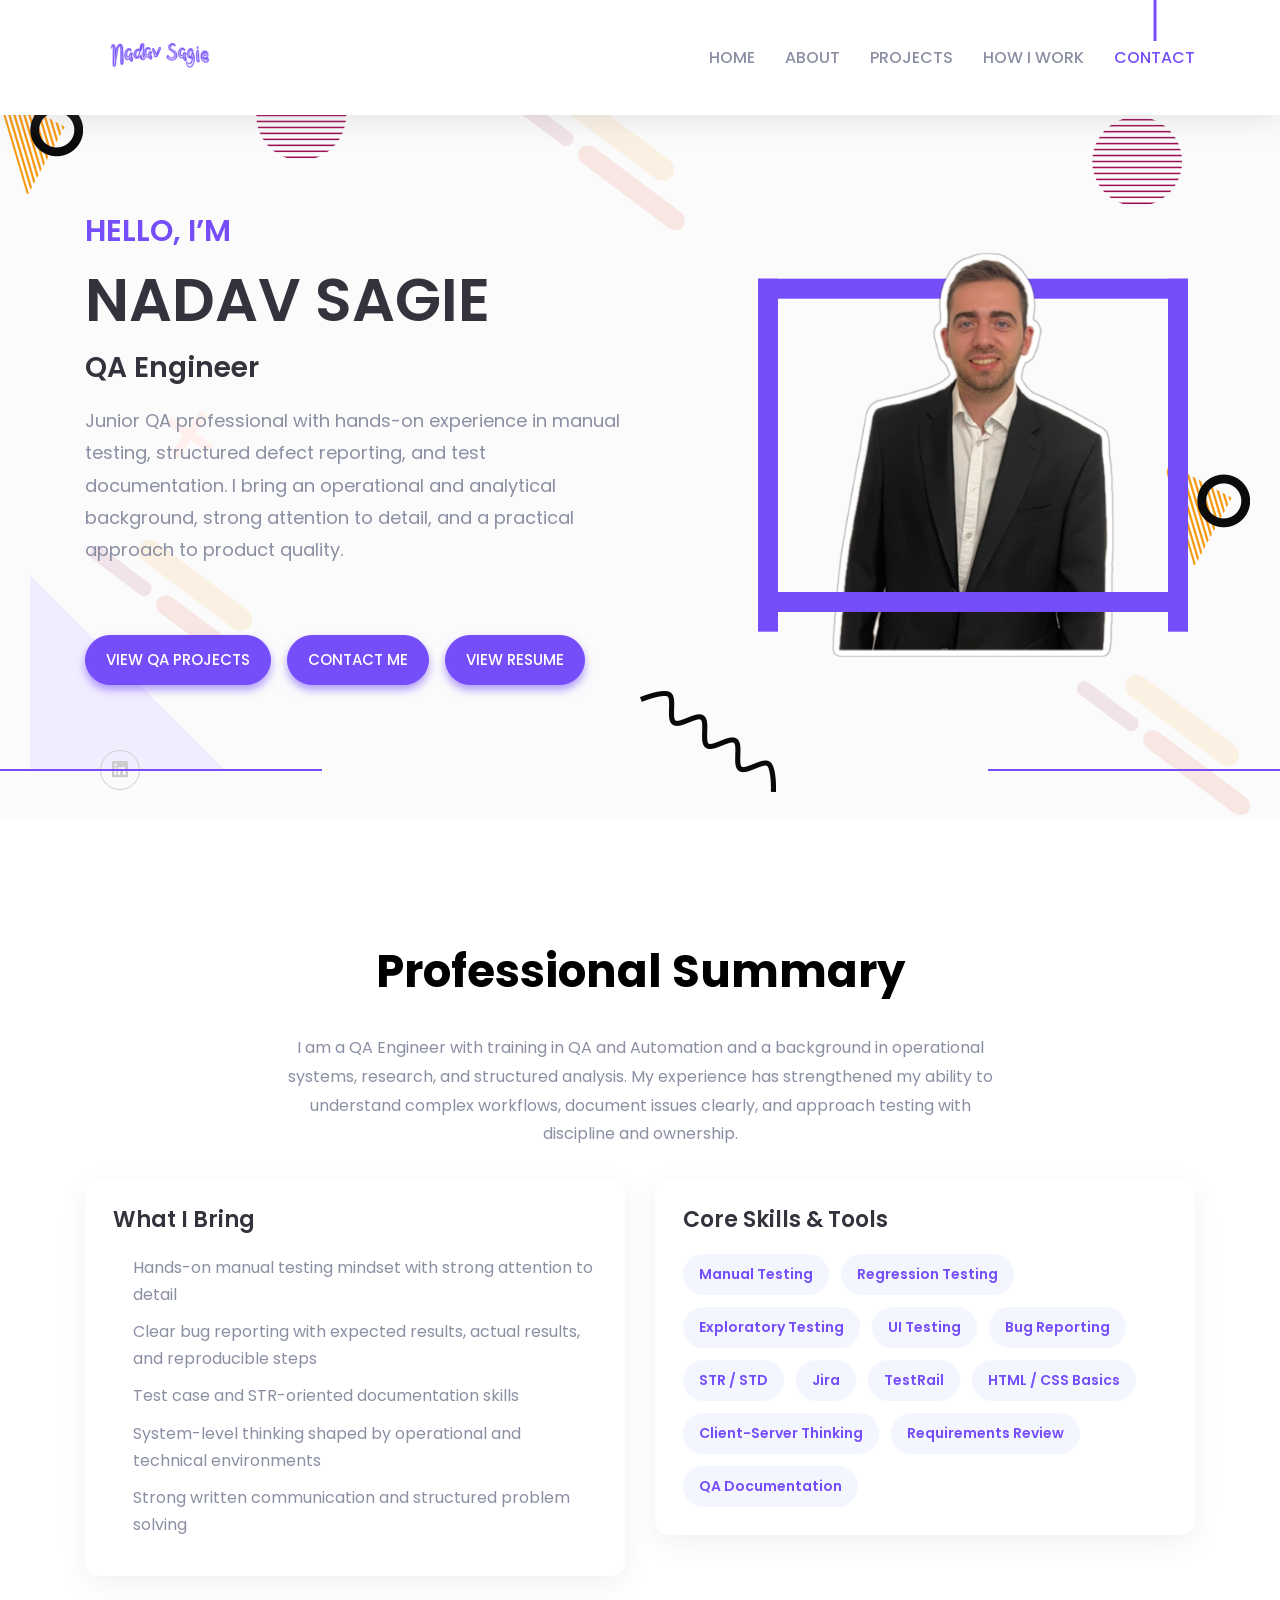
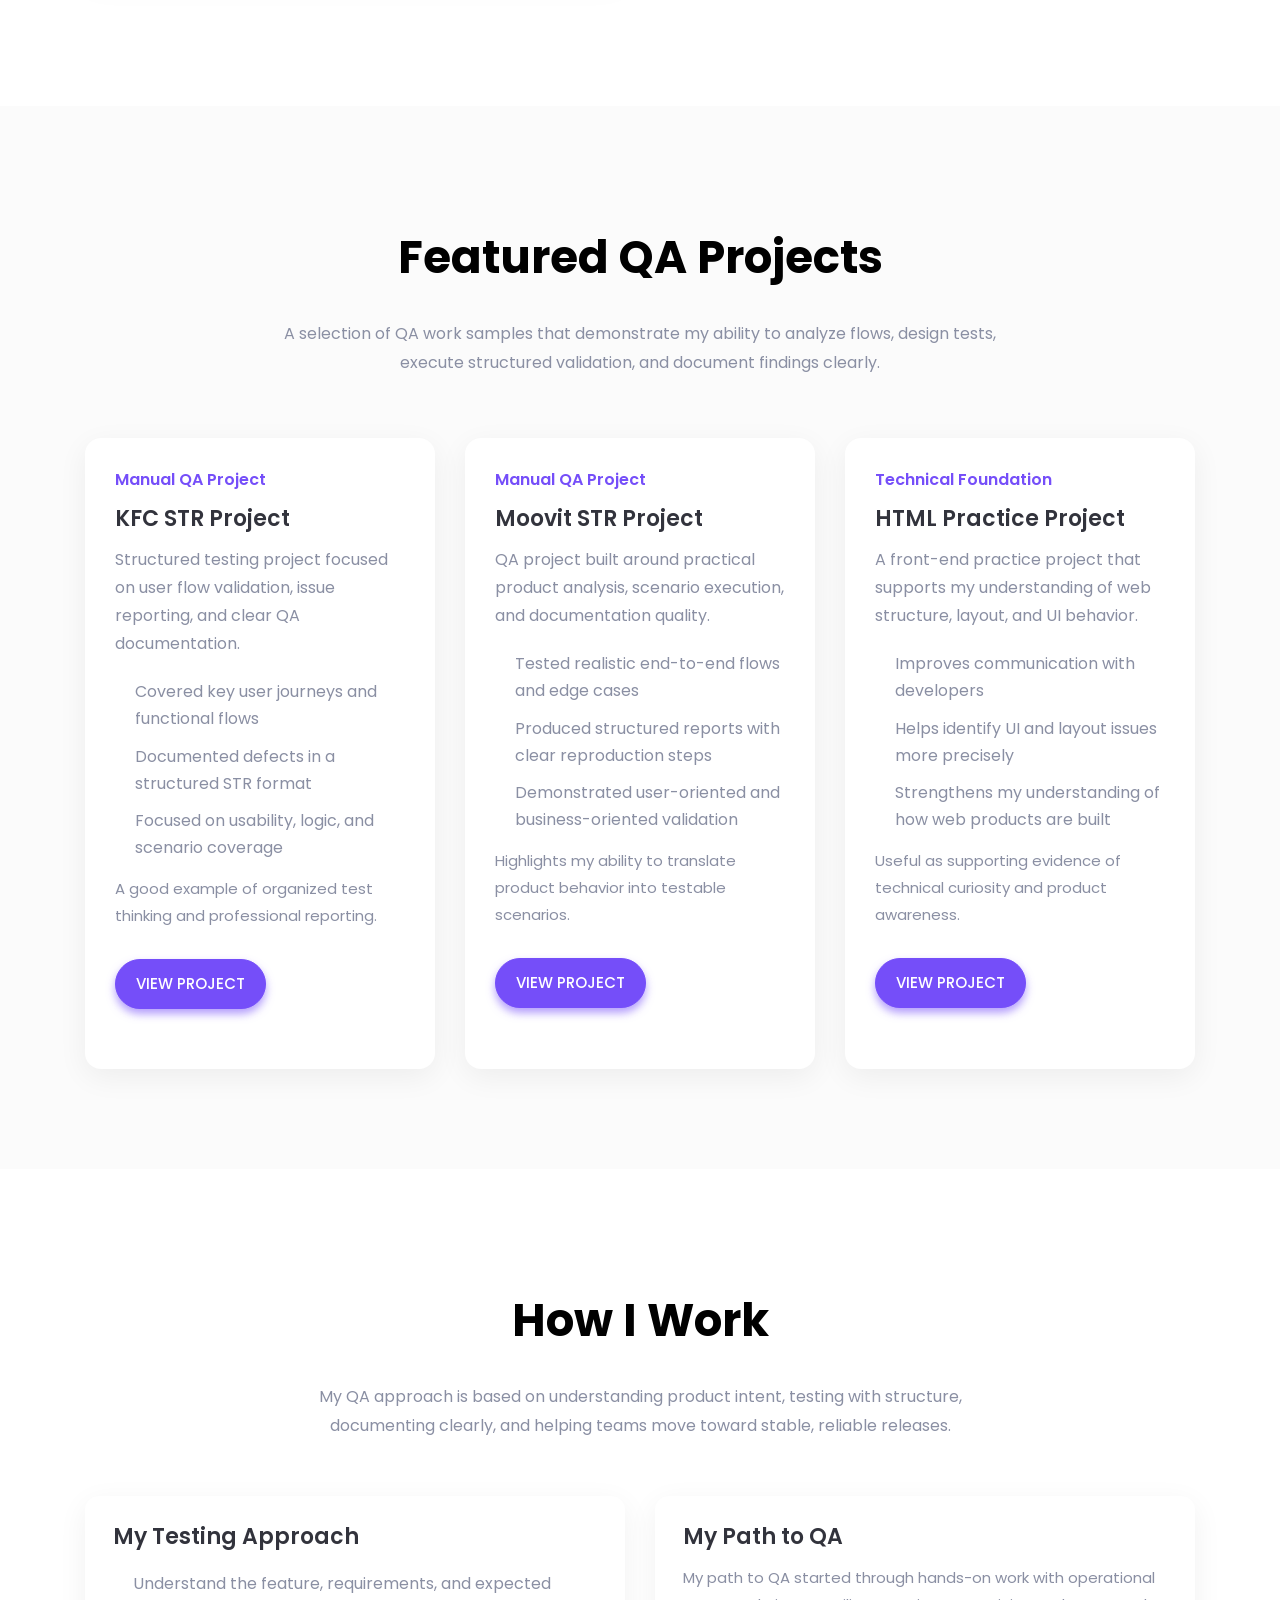
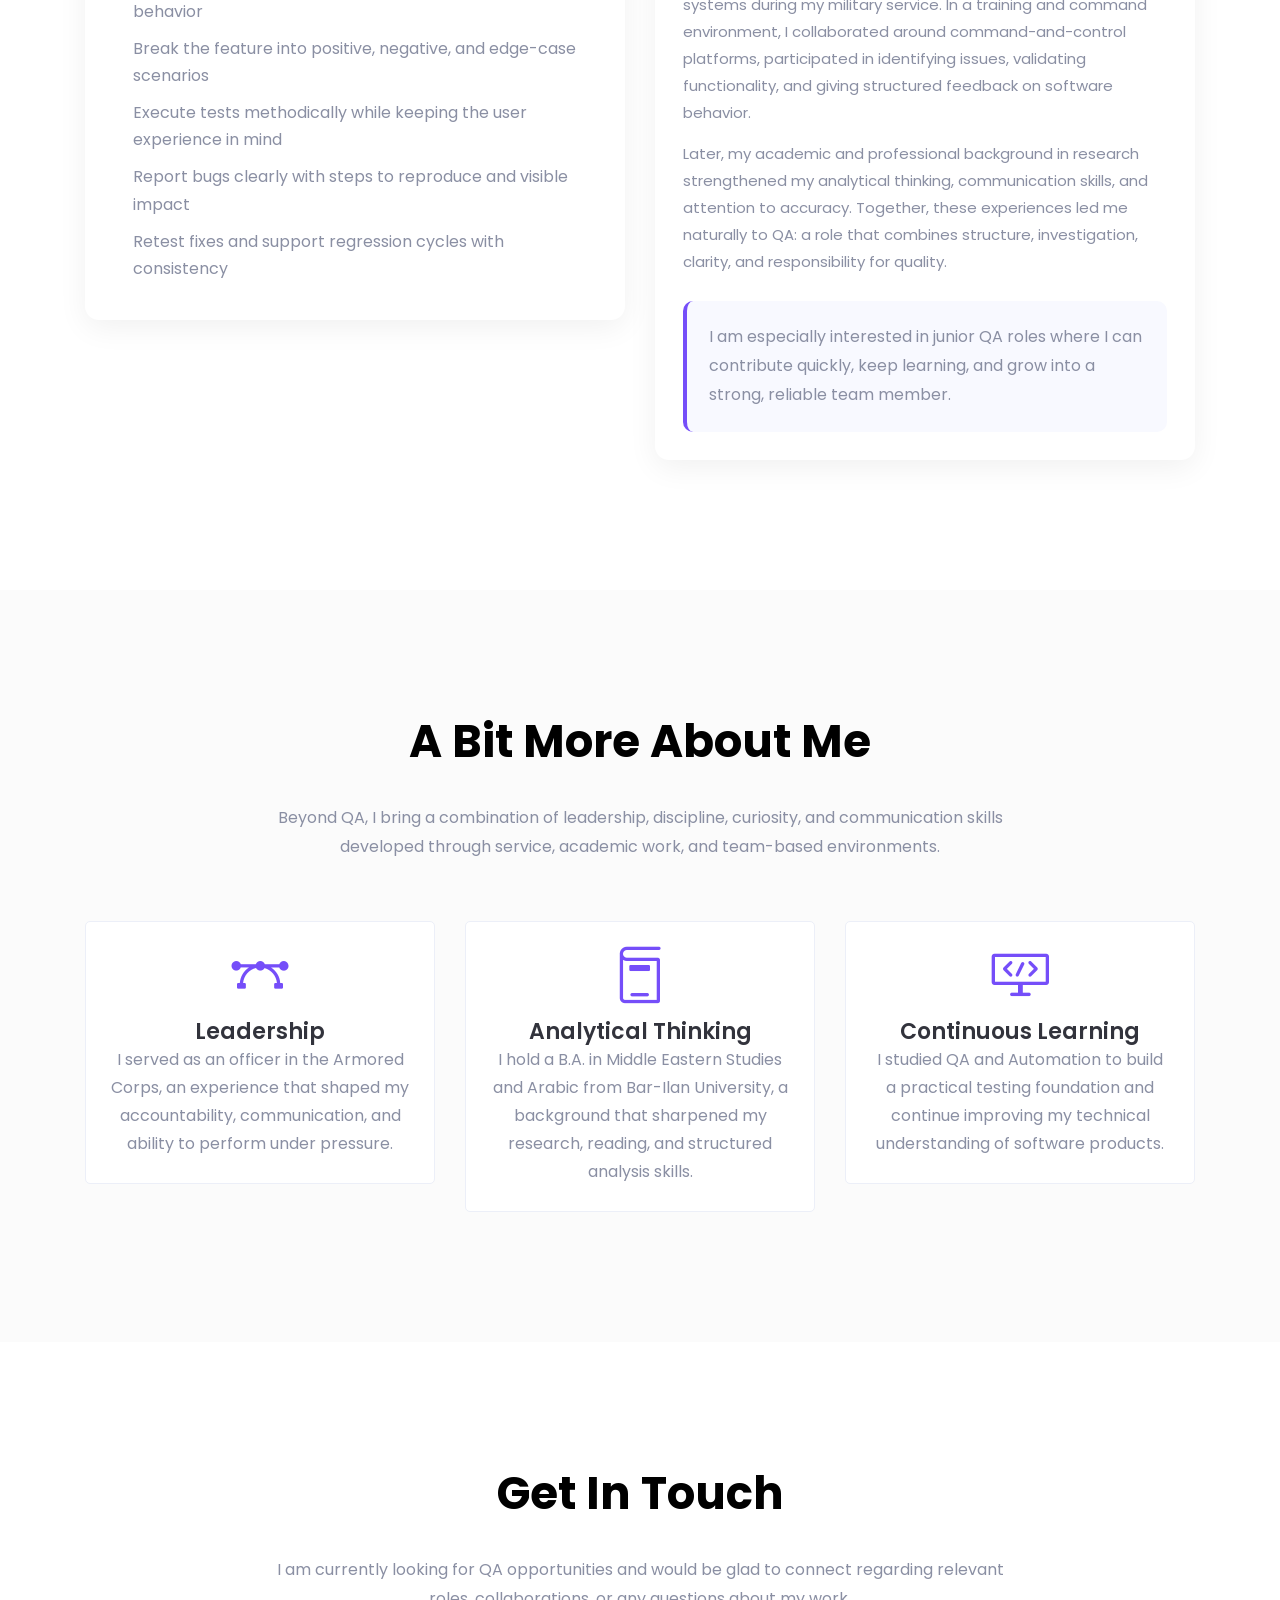
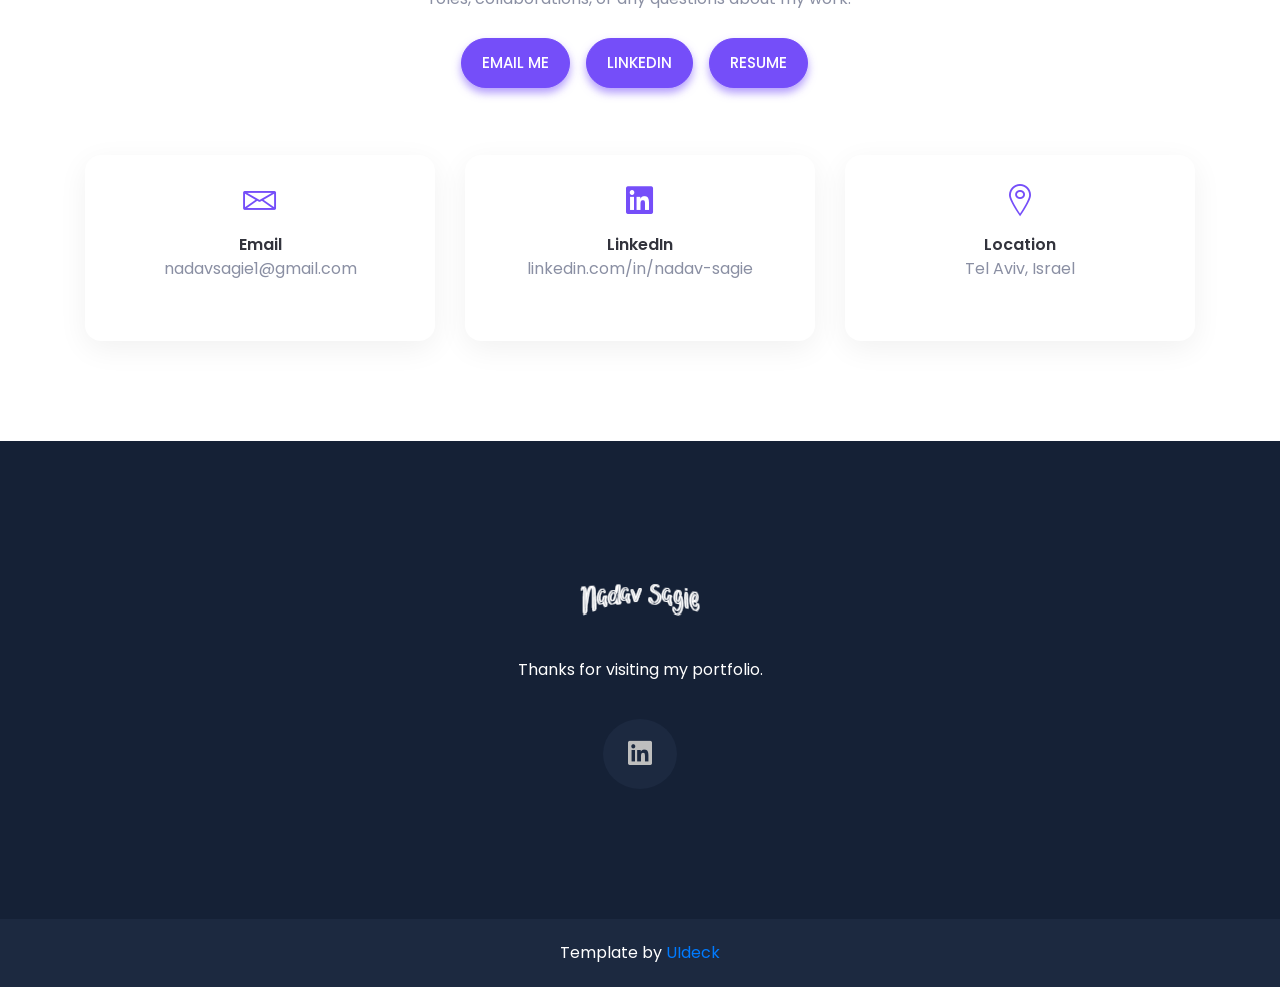
==== index.html @ 3c38ef4e "Fix(index.html): Update The Content of The Website" ====
<!doctype html>
<html lang="en">
<head>
    <meta charset="utf-8">
    <meta http-equiv="x-ua-compatible" content="ie=edge">
    <meta name="description" content="Nadav Sagie - QA Engineer portfolio featuring manual testing projects, STR documentation, bug reporting, and professional background.">
    <meta name="viewport" content="width=device-width, initial-scale=1, shrink-to-fit=no">
    <title>Nadav Sagie | QA Engineer Portfolio</title>

    <link rel="shortcut icon" href="assets/images/nspurple.png" type="image/png">
    <link rel="stylesheet" href="assets/css/bootstrap.min.css">
    <link rel="stylesheet" href="assets/css/LineIcons.css">
    <link rel="stylesheet" href="assets/css/magnific-popup.css">
    <link rel="stylesheet" href="assets/css/default.css">
    <link rel="stylesheet" href="assets/css/style.css">

    <style>
        .hero-summary {
            margin-top: 20px;
            margin-bottom: 28px;
            font-size: 18px;
            line-height: 1.8;
            max-width: 560px;
        }
        .hero-actions .main-btn {
            margin-right: 12px;
            margin-bottom: 12px;
        }
        .section-subtitle {
            max-width: 760px;
            margin: 15px auto 0;
            line-height: 1.8;
        }
        .highlight-box {
            background: #fff;
            border-radius: 14px;
            padding: 28px;
            box-shadow: 0 8px 30px rgba(0,0,0,0.06);
            margin-top: 30px;
        }
        .tag-list {
            display: flex;
            flex-wrap: wrap;
            gap: 12px;
            margin-top: 20px;
        }
        .tag {
            display: inline-block;
            padding: 10px 16px;
            border-radius: 999px;
            background: #f3f5ff;
            color: #754ef9;
            font-weight: 600;
            font-size: 14px;
        }
        .project-card {
            background: #fff;
            border-radius: 16px;
            padding: 30px;
            box-shadow: 0 8px 30px rgba(0,0,0,0.06);
            height: 100%;
            margin-top: 30px;
        }
        .project-card h4 {
            margin-bottom: 14px;
        }
        .project-meta {
            color: #754ef9;
            font-weight: 600;
            margin-bottom: 14px;
            display: block;
        }
        .project-card ul,
        .approach-list,
        .summary-list {
            padding-left: 20px;
            margin-bottom: 0;
        }
        .project-card li,
        .approach-list li,
        .summary-list li {
            margin-bottom: 10px;
            line-height: 1.7;
        }
        .mini-note {
            font-size: 15px;
            line-height: 1.8;
            margin-top: 14px;
        }
        .contact-cta {
            margin-top: 25px;
        }
        .contact-cta .main-btn {
            margin-right: 12px;
            margin-bottom: 12px;
        }
        .clean-contact-card {
            background: #fff;
            border-radius: 16px;
            padding: 28px;
            box-shadow: 0 8px 30px rgba(0,0,0,0.06);
            text-align: center;
            margin-top: 30px;
            height: 100%;
        }
        .clean-contact-card i {
            font-size: 34px;
            color: #754ef9;
            margin-bottom: 18px;
        }
        .personal-note {
            background: #f8f9ff;
            border-left: 4px solid #754ef9;
            border-radius: 10px;
            padding: 22px;
            margin-top: 26px;
            line-height: 1.8;
        }
        @media (max-width: 767px) {
            .hero-summary {
                font-size: 16px;
            }
        }
    </style>
</head>
<body>

    <div class="preloader">
        <div class="loader_34">
            <div class="ytp-spinner">
                <div class="ytp-spinner-container">
                    <div class="ytp-spinner-rotator">
                        <div class="ytp-spinner-left"><div class="ytp-spinner-circle"></div></div>
                        <div class="ytp-spinner-right"><div class="ytp-spinner-circle"></div></div>
                    </div>
                </div>
            </div>
        </div>
    </div>

    <header id="home" class="header-area">
        <div class="navigation fixed-top">
            <div class="container">
                <div class="row">
                    <div class="col-lg-12">
                        <nav class="navbar navbar-expand-lg">
                            <a class="navbar-brand" href="index.html">
                                <img src="assets/images/logonspurplenewest.png" alt="Logo">
                            </a>
                            <button class="navbar-toggler" type="button" data-toggle="collapse" data-target="#navbarSupportedContent" aria-controls="navbarSupportedContent" aria-expanded="false" aria-label="Toggle navigation">
                                <span class="toggler-icon"></span>
                                <span class="toggler-icon"></span>
                                <span class="toggler-icon"></span>
                            </button>

                            <div class="collapse navbar-collapse" id="navbarSupportedContent">
                                <ul class="navbar-nav ml-auto">
                                    <li class="nav-item active"><a class="page-scroll" href="#home">Home</a></li>
                                    <li class="nav-item"><a class="page-scroll" href="#about">About</a></li>
                                    <li class="nav-item"><a class="page-scroll" href="#projects">Projects</a></li>
                                    <li class="nav-item"><a class="page-scroll" href="#process">How I Work</a></li>
                                    <li class="nav-item"><a class="page-scroll" href="#contact">Contact</a></li>
                                </ul>
                            </div>
                        </nav>
                    </div>
                </div>
            </div>
        </div>

        <div id="parallax" class="header-content d-flex align-items-center">
            <div class="header-shape shape-one layer" data-depth="0.10"><img src="assets/images/banner/shape/shape-1.png" alt="Shape"></div>
            <div class="header-shape shape-tow layer" data-depth="0.30"><img src="assets/images/banner/shape/shape-2.png" alt="Shape"></div>
            <div class="header-shape shape-three layer" data-depth="0.40"><img src="assets/images/banner/shape/shape-3.png" alt="Shape"></div>
            <div class="header-shape shape-fore layer" data-depth="0.60"><img src="assets/images/banner/shape/shape-2.png" alt="Shape"></div>
            <div class="header-shape shape-five layer" data-depth="0.20"><img src="assets/images/banner/shape/shape-1.png" alt="Shape"></div>
            <div class="header-shape shape-six layer" data-depth="0.15"><img src="assets/images/banner/shape/shape-4.png" alt="Shape"></div>
            <div class="header-shape shape-seven layer" data-depth="0.50"><img src="assets/images/banner/shape/shape-5.png" alt="Shape"></div>
            <div class="header-shape shape-eight layer" data-depth="0.40"><img src="assets/images/banner/shape/shape-3.png" alt="Shape"></div>
            <div class="header-shape shape-nine layer" data-depth="0.20"><img src="assets/images/banner/shape/shape-6.png" alt="Shape"></div>
            <div class="header-shape shape-ten layer" data-depth="0.30"><img src="assets/images/banner/shape/shape-3.png" alt="Shape"></div>

            <div class="container">
                <div class="row align-items-center">
                    <div class="col-xl-6 col-lg-7">
                        <div class="header-content-right">
                            <h4 class="sub-title">Hello, I’m</h4>
                            <h1 class="title">Nadav Sagie</h1>
                            <h3>QA Engineer</h3>
                            <p class="hero-summary">
                                Junior QA professional with hands-on experience in manual testing, structured defect reporting,
                                and test documentation. I bring an operational and analytical background, strong attention to
                                detail, and a practical approach to product quality.
                            </p>
                            <div class="hero-actions">
                                <a class="main-btn" href="#projects">View QA Projects</a>
                                <a class="main-btn" href="mailto:nadavsagie1@gmail.com">Contact Me</a>
                                <a class="main-btn" href="assets/files/Nadav_Sagie_CV.pdf" target="_blank">View Resume</a>
                            </div>
                        </div>
                    </div>
                    <div class="col-lg-5 offset-xl-1">
                        <div class="header-image d-none d-lg-block">
                            <img src="assets/images/test2.png" alt="Nadav Sagie">
                        </div>
                    </div>
                </div>
            </div>

            <div class="header-social">
                <div class="container">
                    <div class="row">
                        <div class="col-lg-12">
                            <div class="header-social-icon">
                                <ul>
                                    <li><a href="https://www.linkedin.com/in/nadav-sagie/" target="_blank"><i class="lni-linkedin-original"></i></a></li>
                                </ul>
                            </div>
                        </div>
                    </div>
                </div>
            </div>
        </div>
    </header>

    <section id="about" class="about-area pt-125 pb-130">
        <div class="container">
            <div class="row justify-content-center">
                <div class="col-lg-8">
                    <div class="section-title text-center">
                        <h2 class="title">Professional Summary</h2>
                        <p class="section-subtitle">
                            I am a QA Engineer with training in QA and Automation and a background in operational systems,
                            research, and structured analysis. My experience has strengthened my ability to understand complex
                            workflows, document issues clearly, and approach testing with discipline and ownership.
                        </p>
                    </div>
                </div>
            </div>

            <div class="row">
                <div class="col-lg-6">
                    <div class="highlight-box">
                        <h4>What I Bring</h4>
                        <ul class="summary-list mt-20">
                            <li>Hands-on manual testing mindset with strong attention to detail</li>
                            <li>Clear bug reporting with expected results, actual results, and reproducible steps</li>
                            <li>Test case and STR-oriented documentation skills</li>
                            <li>System-level thinking shaped by operational and technical environments</li>
                            <li>Strong written communication and structured problem solving</li>
                        </ul>
                    </div>
                </div>
                <div class="col-lg-6">
                    <div class="highlight-box">
                        <h4>Core Skills & Tools</h4>
                        <div class="tag-list">
                            <span class="tag">Manual Testing</span>
                            <span class="tag">Regression Testing</span>
                            <span class="tag">Exploratory Testing</span>
                            <span class="tag">UI Testing</span>
                            <span class="tag">Bug Reporting</span>
                            <span class="tag">STR / STD</span>
                            <span class="tag">Jira</span>
                            <span class="tag">TestRail</span>
                            <span class="tag">HTML / CSS Basics</span>
                            <span class="tag">Client-Server Thinking</span>
                            <span class="tag">Requirements Review</span>
                            <span class="tag">QA Documentation</span>
                        </div>
                    </div>
                </div>
            </div>
        </div>
    </section>

    <section id="projects" class="services-area gray-bg pt-125 pb-130">
        <div class="container">
            <div class="row justify-content-center">
                <div class="col-lg-8">
                    <div class="section-title text-center pb-30">
                        <h2 class="title">Featured QA Projects</h2>
                        <p class="section-subtitle">
                            A selection of QA work samples that demonstrate my ability to analyze flows, design tests,
                            execute structured validation, and document findings clearly.
                        </p>
                    </div>
                </div>
            </div>

            <div class="row">
                <div class="col-lg-4 col-md-6">
                    <div class="project-card">
                        <span class="project-meta">Manual QA Project</span>
                        <h4>KFC STR Project</h4>
                        <p>
                            Structured testing project focused on user flow validation, issue reporting, and clear QA documentation.
                        </p>
                        <ul class="mt-20">
                            <li>Covered key user journeys and functional flows</li>
                            <li>Documented defects in a structured STR format</li>
                            <li>Focused on usability, logic, and scenario coverage</li>
                        </ul>
                        <p class="mini-note">A good example of organized test thinking and professional reporting.</p>
                        <a class="main-btn mt-30" href="https://nadavsagie.github.io/projectKFC/STR.pdf" target="_blank">View Project</a>
                    </div>
                </div>

                <div class="col-lg-4 col-md-6">
                    <div class="project-card">
                        <span class="project-meta">Manual QA Project</span>
                        <h4>Moovit STR Project</h4>
                        <p>
                            QA project built around practical product analysis, scenario execution, and documentation quality.
                        </p>
                        <ul class="mt-20">
                            <li>Tested realistic end-to-end flows and edge cases</li>
                            <li>Produced structured reports with clear reproduction steps</li>
                            <li>Demonstrated user-oriented and business-oriented validation</li>
                        </ul>
                        <p class="mini-note">Highlights my ability to translate product behavior into testable scenarios.</p>
                        <a class="main-btn mt-30" href="https://nadavsagie.github.io/projectMoovit/STR.pdf" target="_blank">View Project</a>
                    </div>
                </div>

                <div class="col-lg-4 col-md-6">
                    <div class="project-card">
                        <span class="project-meta">Technical Foundation</span>
                        <h4>HTML Practice Project</h4>
                        <p>
                            A front-end practice project that supports my understanding of web structure, layout, and UI behavior.
                        </p>
                        <ul class="mt-20">
                            <li>Improves communication with developers</li>
                            <li>Helps identify UI and layout issues more precisely</li>
                            <li>Strengthens my understanding of how web products are built</li>
                        </ul>
                        <p class="mini-note">Useful as supporting evidence of technical curiosity and product awareness.</p>
                        <a class="main-btn mt-30" href="https://nadavsagie.github.io/Portugal/" target="_blank">View Project</a>
                    </div>
                </div>
            </div>
        </div>
    </section>

    <section id="process" class="blog-area pt-125 pb-130">
        <div class="container">
            <div class="row justify-content-center">
                <div class="col-lg-8">
                    <div class="section-title text-center pb-25">
                        <h2 class="title">How I Work</h2>
                        <p class="section-subtitle">
                            My QA approach is based on understanding product intent, testing with structure,
                            documenting clearly, and helping teams move toward stable, reliable releases.
                        </p>
                    </div>
                </div>
            </div>

            <div class="row">
                <div class="col-lg-6">
                    <div class="highlight-box">
                        <h4>My Testing Approach</h4>
                        <ul class="approach-list mt-20">
                            <li>Understand the feature, requirements, and expected behavior</li>
                            <li>Break the feature into positive, negative, and edge-case scenarios</li>
                            <li>Execute tests methodically while keeping the user experience in mind</li>
                            <li>Report bugs clearly with steps to reproduce and visible impact</li>
                            <li>Retest fixes and support regression cycles with consistency</li>
                        </ul>
                    </div>
                </div>
                <div class="col-lg-6">
                    <div class="highlight-box">
                        <h4>My Path to QA</h4>
                        <p class="mini-note">
                            My path to QA started through hands-on work with operational systems during my military service.
                            In a training and command environment, I collaborated around command-and-control platforms,
                            participated in identifying issues, validating functionality, and giving structured feedback on software behavior.
                        </p>
                        <p class="mini-note">
                            Later, my academic and professional background in research strengthened my analytical thinking,
                            communication skills, and attention to accuracy. Together, these experiences led me naturally to QA:
                            a role that combines structure, investigation, clarity, and responsibility for quality.
                        </p>
                        <div class="personal-note">
                            I am especially interested in junior QA roles where I can contribute quickly, keep learning,
                            and grow into a strong, reliable team member.
                        </div>
                    </div>
                </div>
            </div>
        </div>
    </section>

    <section class="services-area gray-bg pt-125 pb-130">
        <div class="container">
            <div class="row justify-content-center">
                <div class="col-lg-8">
                    <div class="section-title text-center pb-30">
                        <h2 class="title">A Bit More About Me</h2>
                        <p class="section-subtitle">
                            Beyond QA, I bring a combination of leadership, discipline, curiosity, and communication skills
                            developed through service, academic work, and team-based environments.
                        </p>
                    </div>
                </div>
            </div>
            <div class="row justify-content-center">
                <div class="col-lg-4 col-md-6 col-sm-8">
                    <div class="single-service text-center mt-30">
                        <div class="service-icon"><i class="lni-vector"></i></div>
                        <div class="service-content">
                            <h4 class="service-title">Leadership</h4>
                            <p>I served as an officer in the Armored Corps, an experience that shaped my accountability, communication, and ability to perform under pressure.</p>
                        </div>
                    </div>
                </div>
                <div class="col-lg-4 col-md-6 col-sm-8">
                    <div class="single-service text-center mt-30">
                        <div class="service-icon"><i class="lni-book"></i></div>
                        <div class="service-content">
                            <h4 class="service-title">Analytical Thinking</h4>
                            <p>I hold a B.A. in Middle Eastern Studies and Arabic from Bar-Ilan University, a background that sharpened my research, reading, and structured analysis skills.</p>
                        </div>
                    </div>
                </div>
                <div class="col-lg-4 col-md-6 col-sm-8">
                    <div class="single-service text-center mt-30">
                        <div class="service-icon"><i class="lni-code-alt"></i></div>
                        <div class="service-content">
                            <h4 class="service-title">Continuous Learning</h4>
                            <p>I studied QA and Automation to build a practical testing foundation and continue improving my technical understanding of software products.</p>
                        </div>
                    </div>
                </div>
            </div>
        </div>
    </section>

    <section id="contact" class="contact-area pt-125 pb-130">
        <div class="container">
            <div class="row justify-content-center">
                <div class="col-lg-8">
                    <div class="section-title text-center pb-25">
                        <h2 class="title">Get In Touch</h2>
                        <p class="section-subtitle">
                            I am currently looking for QA opportunities and would be glad to connect regarding relevant roles,
                            collaborations, or any questions about my work.
                        </p>
                        <div class="contact-cta">
                            <a class="main-btn" href="mailto:nadavsagie1@gmail.com">Email Me</a>
                            <a class="main-btn" href="https://www.linkedin.com/in/nadav-sagie/" target="_blank">LinkedIn</a>
                            <a class="main-btn" href="assets/files/Nadav_Sagie_CV.pdf" target="_blank">Resume</a>
                        </div>
                    </div>
                </div>
            </div>

            <div class="row justify-content-center">
                <div class="col-lg-4 col-md-6 col-sm-8">
                    <div class="clean-contact-card">
                        <i class="lni-envelope"></i>
                        <h6>Email</h6>
                        <p>nadavsagie1@gmail.com</p>
                    </div>
                </div>
                <div class="col-lg-4 col-md-6 col-sm-8">
                    <div class="clean-contact-card">
                        <i class="lni-linkedin-original"></i>
                        <h6>LinkedIn</h6>
                        <p>linkedin.com/in/nadav-sagie</p>
                    </div>
                </div>
                <div class="col-lg-4 col-md-6 col-sm-8">
                    <div class="clean-contact-card">
                        <i class="lni-map-marker"></i>
                        <h6>Location</h6>
                        <p>Tel Aviv, Israel</p>
                    </div>
                </div>
            </div>
        </div>
    </section>

    <footer id="footer" class="footer-area">
        <div class="footer-widget pt-130 pb-130">
            <div class="container">
                <div class="row justify-content-center">
                    <div class="col-lg-8">
                        <div class="footer-content text-center">
                            <a href="index.html"><img src="assets/images/logowhite.png" alt="Logo"></a>
                            <p class="mt-">Thanks for visiting my portfolio.</p>
                            <ul>
                                <li><a href="https://www.linkedin.com/in/nadav-sagie/" target="_blank"><i class="lni-linkedin-original"></i></a></li>
                            </ul>
                        </div>
                    </div>
                </div>
            </div>
        </div>
        <div class="footer-copyright pb-20">
            <div class="container">
                <div class="row">
                    <div class="col-lg-12">
                        <div class="copyright-text text-center pt-20">
                            <p>Template by <a href="https://uideck.com" rel="nofollow">UIdeck</a></p>
                        </div>
                    </div>
                </div>
            </div>
        </div>
    </footer>

    <a href="#" class="back-to-top"><i class="lni-chevron-up"></i></a>

    <script src="assets/js/vendor/modernizr-3.6.0.min.js"></script>
    <script src="assets/js/vendor/jquery-1.12.4.min.js"></script>
    <script src="assets/js/bootstrap.min.js"></script>
    <script src="assets/js/popper.min.js"></script>
    <script src="assets/js/jquery.magnific-popup.min.js"></script>
    <script src="assets/js/parallax.min.js"></script>
    <script src="assets/js/waypoints.min.js"></script>
    <script src="assets/js/jquery.counterup.min.js"></script>
    <script src="assets/js/ajax-contact.js"></script>
    <script src="assets/js/jquery.appear.min.js"></script>
    <script src="assets/js/scrolling-nav.js"></script>
    <script src="assets/js/jquery.easing.min.js"></script>
    <script src="assets/js/validator.min.js"></script>
    <script src="assets/js/main.js"></script>
</body>
</html>
---- assets/css/default.css ----
/* Deafult Margin & Padding */
/*-- Margin Top --*/
.mt-5 {
	margin-top: 5px;
}
.mt-10 {
	margin-top: 10px;
}
.mt-15 {
	margin-top: 15px;
}
.mt-20 {
	margin-top: 20px;
}
.mt-25 {
	margin-top: 25px;
}
.mt-30 {
	margin-top: 30px;
}
.mt-35 {
	margin-top: 35px;
}
.mt-40 {
	margin-top: 40px;
}
.mt-45 {
	margin-top: 45px;
}
.mt-50 {
	margin-top: 50px;
}
.mt-55 {
	margin-top: 55px;
}
.mt-60 {
	margin-top: 60px;
}
.mt-65 {
	margin-top: 65px;
}
.mt-70 {
	margin-top: 70px;
}
.mt-75 {
	margin-top: 75px;
}
.mt-80 {
	margin-top: 80px;
}
.mt-85 {
	margin-top: 85px;
}
.mt-90 {
	margin-top: 90px;
}
.mt-95 {
	margin-top: 95px;
}
.mt-100 {
	margin-top: 100px;
}
.mt-105 {
	margin-top: 105px;
}
.mt-110 {
	margin-top: 110px;
}
.mt-115 {
	margin-top: 115px;
}
.mt-120 {
	margin-top: 120px;
}
.mt-125 {
	margin-top: 125px;
}
.mt-130 {
	margin-top: 130px;
}
.mt-135 {
	margin-top: 135px;
}
.mt-140 {
	margin-top: 140px;
}
.mt-145 {
	margin-top: 145px;
}
.mt-150 {
	margin-top: 150px;
}
.mt-155 {
	margin-top: 155px;
}
.mt-160 {
	margin-top: 160px;
}
.mt-165 {
	margin-top: 165px;
}
.mt-170 {
	margin-top: 170px;
}
.mt-175 {
	margin-top: 175px;
}
.mt-180 {
	margin-top: 180px;
}
.mt-185 {
	margin-top: 185px;
}
.mt-190 {
	margin-top: 190px;
}
.mt-195 {
	margin-top: 195px;
}
.mt-200 {
	margin-top: 200px;
}
/*-- Margin Bottom --*/

.mb-5 {
	margin-bottom: 5px;
}
.mb-10 {
	margin-bottom: 10px;
}
.mb-15 {
	margin-bottom: 15px;
}
.mb-20 {
	margin-bottom: 20px;
}
.mb-25 {
	margin-bottom: 25px;
}
.mb-30 {
	margin-bottom: 30px;
}
.mb-35 {
	margin-bottom: 35px;
}
.mb-40 {
	margin-bottom: 40px;
}
.mb-45 {
	margin-bottom: 45px;
}
.mb-50 {
	margin-bottom: 50px;
}
.mb-55 {
	margin-bottom: 55px;
}
.mb-60 {
	margin-bottom: 60px;
}
.mb-65 {
	margin-bottom: 65px;
}
.mb-70 {
	margin-bottom: 70px;
}
.mb-75 {
	margin-bottom: 75px;
}
.mb-80 {
	margin-bottom: 80px;
}
.mb-85 {
	margin-bottom: 85px;
}
.mb-90 {
	margin-bottom: 90px;
}
.mb-95 {
	margin-bottom: 95px;
}
.mb-100 {
	margin-bottom: 100px;
}
.mb-105 {
	margin-bottom: 105px;
}
.mb-110 {
	margin-bottom: 110px;
}
.mb-115 {
	margin-bottom: 115px;
}
.mb-120 {
	margin-bottom: 120px;
}
.mb-125 {
	margin-bottom: 125px;
}
.mb-130 {
	margin-bottom: 130px;
}
.mb-135 {
	margin-bottom: 135px;
}
.mb-140 {
	margin-bottom: 140px;
}
.mb-145 {
	margin-bottom: 145px;
}
.mb-150 {
	margin-bottom: 150px;
}
.mb-155 {
	margin-bottom: 155px;
}
.mb-160 {
	margin-bottom: 160px;
}
.mb-165 {
	margin-bottom: 165px;
}
.mb-170 {
	margin-bottom: 170px;
}
.mb-175 {
	margin-bottom: 175px;
}
.mb-180 {
	margin-bottom: 180px;
}
.mb-185 {
	margin-bottom: 185px;
}
.mb-190 {
	margin-bottom: 190px;
}
.mb-195 {
	margin-bottom: 195px;
}
.mb-200 {
	margin-bottom: 200px;
}
/*-- margin left --*/
.ml-5 {
	margin-left: 5px;
}
.ml-10 {
	margin-left: 10px;
}
.ml-15 {
	margin-left: 15px;
}
.ml-20 {
	margin-left: 20px;
}
.ml-25 {
	margin-left: 25px;
}
.ml-30 {
	margin-left: 30px;
}
.ml-35 {
	margin-left: 35px;
}
.ml-40 {
	margin-left: 40px;
}
.ml-45 {
	margin-left: 45px;
}
.ml-50 {
	margin-left: 50px;
}
.ml-55 {
	margin-left: 55px;
}
.ml-60 {
	margin-left: 60px;
}
.ml-65 {
	margin-left: 65px;
}
.ml-70 {
	margin-left: 70px;
}
.ml-75 {
	margin-left: 75px;
}
.ml-80 {
	margin-left: 80px;
}
.ml-85 {
	margin-left: 85px;
}
.ml-90 {
	margin-left: 90px;
}
.ml-95 {
	margin-left: 95px;
}
.ml-100 {
	margin-left: 100px;
}
.ml-105 {
	margin-left: 105px;
}
.ml-110 {
	margin-left: 110px;
}
.ml-115 {
	margin-left: 115px;
}
.ml-120 {
	margin-left: 120px;
}
.ml-125 {
	margin-left: 125px;
}
.ml-130 {
	margin-left: 130px;
}
.ml-135 {
	margin-left: 135px;
}
.ml-140 {
	margin-left: 140px;
}
.ml-145 {
	margin-left: 145px;
}
.ml-150 {
	margin-left: 150px;
}
.ml-155 {
	margin-left: 155px;
}
.ml-160 {
	margin-left: 160px;
}
.ml-165 {
	margin-left: 165px;
}
.ml-170 {
	margin-left: 170px;
}
.ml-175 {
	margin-left: 175px;
}
.ml-180 {
	margin-left: 180px;
}
.ml-185 {
	margin-left: 185px;
}
.ml-190 {
	margin-left: 190px;
}
.ml-195 {
	margin-left: 195px;
}
.ml-200 {
	margin-left: 200px;
}
/*-- margin right --*/
.mr-5 {
	margin-right: 5px;
}
.mr-10 {
	margin-right: 10px;
}
.mr-15 {
	margin-right: 15px;
}
.mr-20 {
	margin-right: 20px;
}
.mr-25 {
	margin-right: 25px;
}
.mr-30 {
	margin-right: 30px;
}
.mr-35 {
	margin-right: 35px;
}
.mr-40 {
	margin-right: 40px;
}
.mr-45 {
	margin-right: 45px;
}
.mr-50 {
	margin-right: 50px;
}
.mr-55 {
	margin-right: 55px;
}
.mr-60 {
	margin-right: 60px;
}
.mr-65 {
	margin-right: 65px;
}
.mr-70 {
	margin-right: 70px;
}
.mr-75 {
	margin-right: 75px;
}
.mr-80 {
	margin-right: 80px;
}
.mr-85 {
	margin-right: 85px;
}
.mr-90 {
	margin-right: 90px;
}
.mr-95 {
	margin-right: 95px;
}
.mr-100 {
	margin-right: 100px;
}
.mr-105 {
	margin-right: 105px;
}
.mr-110 {
	margin-right: 110px;
}
.mr-115 {
	margin-right: 115px;
}
.mr-120 {
	margin-right: 120px;
}
.mr-125 {
	margin-right: 125px;
}
.mr-130 {
	margin-right: 130px;
}
.mr-135 {
	margin-right: 135px;
}
.mr-140 {
	margin-right: 140px;
}
.mr-145 {
	margin-right: 145px;
}
.mr-150 {
	margin-right: 150px;
}
.mr-155 {
	margin-right: 155px;
}
.mr-160 {
	margin-right: 160px;
}
.mr-165 {
	margin-right: 165px;
}
.mr-170 {
	margin-right: 170px;
}
.mr-175 {
	margin-right: 175px;
}
.mr-180 {
	margin-right: 180px;
}
.mr-185 {
	margin-right: 185px;
}
.mr-190 {
	margin-right: 190px;
}
.mr-195 {
	margin-right: 195px;
}
.mr-200 {
	margin-right: 200px;
}


/*-- Padding Top --*/

.pt-5 {
	padding-top: 5px;
}
.pt-10 {
	padding-top: 10px;
}
.pt-15 {
	padding-top: 15px;
}
.pt-20 {
	padding-top: 20px;
}
.pt-25 {
	padding-top: 25px;
}
.pt-30 {
	padding-top: 30px;
}
.pt-35 {
	padding-top: 35px;
}
.pt-40 {
	padding-top: 40px;
}
.pt-45 {
	padding-top: 45px;
}
.pt-50 {
	padding-top: 50px;
}
.pt-55 {
	padding-top: 55px;
}
.pt-60 {
	padding-top: 60px;
}
.pt-65 {
	padding-top: 65px;
}
.pt-70 {
	padding-top: 70px;
}
.pt-75 {
	padding-top: 75px;
}
.pt-80 {
	padding-top: 80px;
}
.pt-85 {
	padding-top: 85px;
}
.pt-90 {
	padding-top: 90px;
}
.pt-95 {
	padding-top: 95px;
}
.pt-100 {
	padding-top: 100px;
}
.pt-105 {
	padding-top: 105px;
}
.pt-110 {
	padding-top: 110px;
}
.pt-115 {
	padding-top: 115px;
}
.pt-120 {
	padding-top: 120px;
}
.pt-125 {
	padding-top: 125px;
}
.pt-130 {
	padding-top: 130px;
}
.pt-135 {
	padding-top: 135px;
}
.pt-140 {
	padding-top: 140px;
}
.pt-145 {
	padding-top: 145px;
}
.pt-150 {
	padding-top: 150px;
}
.pt-155 {
	padding-top: 155px;
}
.pt-160 {
	padding-top: 160px;
}
.pt-165 {
	padding-top: 165px;
}
.pt-170 {
	padding-top: 170px;
}
.pt-175 {
	padding-top: 175px;
}
.pt-180 {
	padding-top: 180px;
}
.pt-185 {
	padding-top: 185px;
}
.pt-190 {
	padding-top: 190px;
}
.pt-195 {
	padding-top: 195px;
}
.pt-200 {
	padding-top: 200px;
}
/*-- Padding Bottom --*/

.pb-5 {
	padding-bottom: 5px;
}
.pb-10 {
	padding-bottom: 10px;
}
.pb-15 {
	padding-bottom: 15px;
}
.pb-20 {
	padding-bottom: 20px;
}
.pb-25 {
	padding-bottom: 25px;
}
.pb-30 {
	padding-bottom: 30px;
}
.pb-35 {
	padding-bottom: 35px;
}
.pb-40 {
	padding-bottom: 40px;
}
.pb-45 {
	padding-bottom: 45px;
}
.pb-50 {
	padding-bottom: 50px;
}
.pb-55 {
	padding-bottom: 55px;
}
.pb-60 {
	padding-bottom: 60px;
}
.pb-65 {
	padding-bottom: 65px;
}
.pb-70 {
	padding-bottom: 70px;
}
.pb-75 {
	padding-bottom: 75px;
}
.pb-80 {
	padding-bottom: 80px;
}
.pb-85 {
	padding-bottom: 85px;
}
.pb-90 {
	padding-bottom: 90px;
}
.pb-95 {
	padding-bottom: 95px;
}
.pb-100 {
	padding-bottom: 100px;
}
.pb-105 {
	padding-bottom: 105px;
}
.pb-110 {
	padding-bottom: 110px;
}
.pb-115 {
	padding-bottom: 115px;
}
.pb-120 {
	padding-bottom: 120px;
}
.pb-125 {
	padding-bottom: 125px;
}
.pb-130 {
	padding-bottom: 130px;
}
.pb-135 {
	padding-bottom: 135px;
}
.pb-140 {
	padding-bottom: 140px;
}
.pb-145 {
	padding-bottom: 145px;
}
.pb-150 {
	padding-bottom: 150px;
}
.pb-155 {
	padding-bottom: 155px;
}
.pb-160 {
	padding-bottom: 160px;
}
.pb-165 {
	padding-bottom: 165px;
}
.pb-170 {
	padding-bottom: 170px;
}
.pb-175 {
	padding-bottom: 175px;
}
.pb-180 {
	padding-bottom: 180px;
}
.pb-185 {
	padding-bottom: 185px;
}
.pb-190 {
	padding-bottom: 190px;
}
.pb-195 {
	padding-bottom: 195px;
}
.pb-200 {
	padding-bottom: 200px;
}

/*-- Padding left --*/

.pl-0 {
	padding-left: 0px;
}
.pl-5 {
	padding-left: 5px;
}
.pl-10 {
	padding-left: 10px;
}
.pl-15 {
	padding-left: 15px;
}
.pl-20 {
	padding-left: 20px;
}
.pl-25 {
	padding-left: 25px;
}
.pl-30 {
	padding-left: 30px;
}
.pl-35 {
	padding-left: 35px;
}
.pl-40 {
	padding-left: 40px;
}
.pl-45 {
	padding-left: 45px;
}
.pl-50 {
	padding-left: 50px;
}
.pl-55 {
	padding-left: 55px;
}
.pl-60 {
	padding-left: 60px;
}
.pl-65 {
	padding-left: 65px;
}
.pl-70 {
	padding-left: 70px;
}
.pl-75 {
	padding-left: 75px;
}
.pl-80 {
	padding-left: 80px;
}
.pl-85 {
	padding-left: 85px;
}
.pl-90 {
	padding-left: 90px;
}
.pl-100 {
	padding-left: 100px;
}
.pl-105 {
	padding-left: 105px;
}
.pl-110 {
	padding-left: 110px;
}
.pl-115 {
	padding-left: 115px;
}
.pl-120 {
	padding-left: 120px;
}
.pl-125 {
	padding-left: 125px;
}
/*-- Padding right --*/

.pr-0 {
	padding-right: 0px;
}
.pr-5 {
	padding-right: 5px;
}
.pr-10 {
	padding-right: 10px;
}
.pr-15 {
	padding-right: 15px;
}
.pr-20 {
	padding-right: 20px;
}
.pr-25 {
	padding-right: 25px;
}
.pr-30 {
	padding-right: 30px;
}
.pr-35 {
	padding-right: 35px;
}
.pr-40 {
	padding-right: 40px;
}
.pr-45 {
	padding-right: 45px;
}
.pr-50 {
	padding-right: 50px;
}
.pr-55 {
	padding-right: 55px;
}
.pr-60 {
	padding-right: 60px;
}
.pr-65 {
	padding-right: 65px;
}
.pr-70 {
	padding-right: 70px;
}
.pr-75 {
	padding-right: 75px;
}
.pr-80 {
	padding-right: 80px;
}
.pr-85 {
	padding-right: 85px;
}
.pr-90 {
	padding-right: 90px;
}
.pr-95 {
	padding-right: 95px;
}
.pr-100 {
	padding-right: 100px;
}
.pr-105 {
	padding-right: 105px;
}
/* Background Color */

.gray-bg {
	background: #fbfbfb;
}
.white-bg {
	background: #fff;
}
.black-bg {
	background: #222;
}
/* Color */

.white {
	color: #fff;
}
.black {
	color: #222;
}
/* black overlay */

[data-overlay] {
	position: relative;
}
[data-overlay]::before {
	background: #000 none repeat scroll 0 0;
	content: "";
	height: 100%;
	left: 0;
	position: absolute;
	top: 0;
	width: 100%;
	z-index: 1;
}
[data-overlay="2"]::before {
	opacity: 0.2;
}
[data-overlay="3"]::before {
	opacity: 0.3;
}
[data-overlay="4"]::before {
	opacity: 0.4;
}
[data-overlay="5"]::before {
	opacity: 0.5;
}
[data-overlay="6"]::before {
	opacity: 0.6;
}
[data-overlay="7"]::before {
	opacity: 0.7;
}
[data-overlay="8"]::before {
	opacity: 0.8;
}
[data-overlay="9"]::before {
	opacity: 0.9;
}
---- assets/css/style.css ----
/*-----------------------------------------------------------------------------------

    Template Name: Unfold - Personal Resume & CV Template
    Template URI: site.com
    Description: Unfold Personal Resume & CV Template
    Author: Uideck
    Author URI: https://uideck.com/
    Support: https://uideck.com/support/
    Version: 1.0

-----------------------------------------------------------------------------------

    CSS INDEX
    ===================

    1.COMMON
	2.HEADER
    3.ABOUT
    4.SERVICES
    4.CALL TO ACTION
    5.WORK
    6.PRICING
    7.BLOG
    8.CONTACT
    9.FOOTER
    10.PAGE BANNER
    10.SINGLE BLOG PAGE

-----------------------------------------------------------------------------------*/
/*===========================
    1. COMMON css 
===========================*/
@import url("https://fonts.googleapis.com/css?family=Poppins:400,500,600,700,800");
body {
  font-family: "Poppins", sans-serif;
  font-weight: normal;
  font-style: normal;
  color: #8a8fa3; }

* {
  margin: 0;
  padding: 0;
  -webkit-box-sizing: border-box;
  -moz-box-sizing: border-box;
  box-sizing: border-box; }

img {
  max-width: 100%; }

a:focus,
input:focus,
textarea:focus,
button:focus {
  text-decoration: none;
  outline: none; }

a:focus,
a:hover {
  text-decoration: none; }

i,
span,
a {
  display: inline-block; }

h1,
h2,
h3,
h4,
h5,
h6 {
  font-family: "Poppins", sans-serif;
  font-weight: 600;
  color: #32333c;
  margin: 0px; }

h1 {
  font-size: 60px; }

h2 {
  font-size: 36px; }

h3 {
  font-size: 28px; }

h4 {
  font-size: 22px; }

h5 {
  font-size: 18px; }

h6 {
  font-size: 16px; }

ul, ol {
  margin: 0px;
  padding: 0px;
  list-style-type: none; }

p {
  font-size: 16px;
  font-weight: 400;
  line-height: 28px;
  color: #8a8fa3;
  margin: 0px; }
  @media (max-width: 767px) {
    p {
      font-size: 15px; } }

.bg_cover {
  background-position: center center;
  background-size: cover;
  background-repeat: no-repeat;
  width: 100%;
  height: 100%; }

/*===== All Button Style =====*/
.main-btn {
  display: inline-block;
  font-weight: 500;
  text-align: center;
  white-space: nowrap;
  vertical-align: middle;
  -webkit-user-select: none;
  -moz-user-select: none;
  -ms-user-select: none;
  user-select: none;
  border: 1px solid #754ef9;
  padding: 0 20px;
  font-size: 15px;
  line-height: 48px;
  border-radius: 50px;
  color: #fff;
  cursor: pointer;
  z-index: 5;
  -webkit-transition: all 0.3s ease-out 0s;
  -moz-transition: all 0.3s ease-out 0s;
  -ms-transition: all 0.3s ease-out 0s;
  -o-transition: all 0.3s ease-out 0s;
  transition: all 0.3s ease-out 0s;
  -webkit-box-shadow: 0px 5px 8px 0px rgba(118, 78, 249, 0.55);
  -moz-box-shadow: 0px 5px 8px 0px rgba(118, 78, 249, 0.55);
  box-shadow: 0px 5px 8px 0px rgba(118, 78, 249, 0.55);
  background-color: #754ef9;
  text-transform: uppercase; }
  .main-btn:hover {
    background-color: #fff;
    color: #754ef9;
    border-color: #754ef9; }
  .main-btn.main-btn-2 {
    background-color: transparent;
    color: #fff;
    border-color: #fff;
    -webkit-box-shadow: none;
    -moz-box-shadow: none;
    box-shadow: none; }
    .main-btn.main-btn-2:hover {
      background-color: #754ef9;
      color: #fff;
      border-color: #754ef9; }

/*===== All Section Title Style =====*/
.section-title .title {
  font-weight: 700;
  font-size: 45px;
  color: #000;
  padding-bottom: 20px; }
  @media (max-width: 767px) {
    .section-title .title {
      font-size: 30px; } }

/*===== All Preloader Style =====*/
.preloader {
  /* Body Overlay */
  position: fixed;
  top: 0;
  left: 0;
  display: table;
  height: 100%;
  width: 100%;
  /* Change Background Color */
  background: #fff;
  z-index: 99999; }
  .preloader .loader_34 {
    display: table-cell;
    vertical-align: middle;
    text-align: center; }
    .preloader .loader_34 .ytp-spinner {
      position: absolute;
      left: 50%;
      top: 50%;
      width: 64px;
      margin-left: -32px;
      z-index: 18;
      pointer-events: none; }
      .preloader .loader_34 .ytp-spinner .ytp-spinner-container {
        pointer-events: none;
        position: absolute;
        width: 100%;
        padding-bottom: 100%;
        top: 50%;
        left: 50%;
        margin-top: -50%;
        margin-left: -50%;
        -webkit-animation: ytp-spinner-linspin 1568.23529647ms linear infinite;
        -moz-animation: ytp-spinner-linspin 1568.23529647ms linear infinite;
        -o-animation: ytp-spinner-linspin 1568.23529647ms linear infinite;
        animation: ytp-spinner-linspin 1568.23529647ms linear infinite; }
        .preloader .loader_34 .ytp-spinner .ytp-spinner-container .ytp-spinner-rotator {
          position: absolute;
          width: 100%;
          height: 100%;
          -webkit-animation: ytp-spinner-easespin 5332ms cubic-bezier(0.4, 0, 0.2, 1) infinite both;
          -moz-animation: ytp-spinner-easespin 5332ms cubic-bezier(0.4, 0, 0.2, 1) infinite both;
          -o-animation: ytp-spinner-easespin 5332ms cubic-bezier(0.4, 0, 0.2, 1) infinite both;
          animation: ytp-spinner-easespin 5332ms cubic-bezier(0.4, 0, 0.2, 1) infinite both; }
          .preloader .loader_34 .ytp-spinner .ytp-spinner-container .ytp-spinner-rotator .ytp-spinner-left {
            position: absolute;
            top: 0;
            left: 0;
            bottom: 0;
            overflow: hidden;
            right: 50%; }
          .preloader .loader_34 .ytp-spinner .ytp-spinner-container .ytp-spinner-rotator .ytp-spinner-right {
            position: absolute;
            top: 0;
            right: 0;
            bottom: 0;
            overflow: hidden;
            left: 50%; }
    .preloader .loader_34 .ytp-spinner-circle {
      box-sizing: border-box;
      position: absolute;
      width: 200%;
      height: 100%;
      border-style: solid;
      /* Spinner Color */
      border-color: #754ef9 #754ef9 #ddd;
      border-radius: 50%;
      border-width: 6px; }
    .preloader .loader_34 .ytp-spinner-left .ytp-spinner-circle {
      left: 0;
      right: -100%;
      border-right-color: #ddd;
      -webkit-animation: ytp-spinner-left-spin 1333ms cubic-bezier(0.4, 0, 0.2, 1) infinite both;
      -moz-animation: ytp-spinner-left-spin 1333ms cubic-bezier(0.4, 0, 0.2, 1) infinite both;
      -o-animation: ytp-spinner-left-spin 1333ms cubic-bezier(0.4, 0, 0.2, 1) infinite both;
      animation: ytp-spinner-left-spin 1333ms cubic-bezier(0.4, 0, 0.2, 1) infinite both; }
    .preloader .loader_34 .ytp-spinner-right .ytp-spinner-circle {
      left: -100%;
      right: 0;
      border-left-color: #ddd;
      -webkit-animation: ytp-right-spin 1333ms cubic-bezier(0.4, 0, 0.2, 1) infinite both;
      -moz-animation: ytp-right-spin 1333ms cubic-bezier(0.4, 0, 0.2, 1) infinite both;
      -o-animation: ytp-right-spin 1333ms cubic-bezier(0.4, 0, 0.2, 1) infinite both;
      animation: ytp-right-spin 1333ms cubic-bezier(0.4, 0, 0.2, 1) infinite both; }

/* Preloader Animations */
@-webkit-keyframes ytp-spinner-linspin {
  to {
    -webkit-transform: rotate(360deg);
    -moz-transform: rotate(360deg);
    -ms-transform: rotate(360deg);
    -o-transform: rotate(360deg);
    transform: rotate(360deg); } }
@keyframes ytp-spinner-linspin {
  to {
    -webkit-transform: rotate(360deg);
    -moz-transform: rotate(360deg);
    -ms-transform: rotate(360deg);
    -o-transform: rotate(360deg);
    transform: rotate(360deg); } }
@-webkit-keyframes ytp-spinner-easespin {
  12.5% {
    -webkit-transform: rotate(135deg);
    -moz-transform: rotate(135deg);
    -ms-transform: rotate(135deg);
    -o-transform: rotate(135deg);
    transform: rotate(135deg); }
  25% {
    -webkit-transform: rotate(270deg);
    -moz-transform: rotate(270deg);
    -ms-transform: rotate(270deg);
    -o-transform: rotate(270deg);
    transform: rotate(270deg); }
  37.5% {
    -webkit-transform: rotate(405deg);
    -moz-transform: rotate(405deg);
    -ms-transform: rotate(405deg);
    -o-transform: rotate(405deg);
    transform: rotate(405deg); }
  50% {
    -webkit-transform: rotate(540deg);
    -moz-transform: rotate(540deg);
    -ms-transform: rotate(540deg);
    -o-transform: rotate(540deg);
    transform: rotate(540deg); }
  62.5% {
    -webkit-transform: rotate(675deg);
    -moz-transform: rotate(675deg);
    -ms-transform: rotate(675deg);
    -o-transform: rotate(675deg);
    transform: rotate(675deg); }
  75% {
    -webkit-transform: rotate(810deg);
    -moz-transform: rotate(810deg);
    -ms-transform: rotate(810deg);
    -o-transform: rotate(810deg);
    transform: rotate(810deg); }
  87.5% {
    -webkit-transform: rotate(945deg);
    -moz-transform: rotate(945deg);
    -ms-transform: rotate(945deg);
    -o-transform: rotate(945deg);
    transform: rotate(945deg); }
  to {
    -webkit-transform: rotate(1080deg);
    -moz-transform: rotate(1080deg);
    -ms-transform: rotate(1080deg);
    -o-transform: rotate(1080deg);
    transform: rotate(1080deg); } }
@keyframes ytp-spinner-easespin {
  12.5% {
    -webkit-transform: rotate(135deg);
    -moz-transform: rotate(135deg);
    -ms-transform: rotate(135deg);
    -o-transform: rotate(135deg);
    transform: rotate(135deg); }
  25% {
    -webkit-transform: rotate(270deg);
    -moz-transform: rotate(270deg);
    -ms-transform: rotate(270deg);
    -o-transform: rotate(270deg);
    transform: rotate(270deg); }
  37.5% {
    -webkit-transform: rotate(405deg);
    -moz-transform: rotate(405deg);
    -ms-transform: rotate(405deg);
    -o-transform: rotate(405deg);
    transform: rotate(405deg); }
  50% {
    -webkit-transform: rotate(540deg);
    -moz-transform: rotate(540deg);
    -ms-transform: rotate(540deg);
    -o-transform: rotate(540deg);
    transform: rotate(540deg); }
  62.5% {
    -webkit-transform: rotate(675deg);
    -moz-transform: rotate(675deg);
    -ms-transform: rotate(675deg);
    -o-transform: rotate(675deg);
    transform: rotate(675deg); }
  75% {
    -webkit-transform: rotate(810deg);
    -moz-transform: rotate(810deg);
    -ms-transform: rotate(810deg);
    -o-transform: rotate(810deg);
    transform: rotate(810deg); }
  87.5% {
    -webkit-transform: rotate(945deg);
    -moz-transform: rotate(945deg);
    -ms-transform: rotate(945deg);
    -o-transform: rotate(945deg);
    transform: rotate(945deg); }
  to {
    -webkit-transform: rotate(1080deg);
    -moz-transform: rotate(1080deg);
    -ms-transform: rotate(1080deg);
    -o-transform: rotate(1080deg);
    transform: rotate(1080deg); } }
@-webkit-keyframes ytp-spinner-left-spin {
  0% {
    -webkit-transform: rotate(130deg);
    -moz-transform: rotate(130deg);
    -ms-transform: rotate(130deg);
    -o-transform: rotate(130deg);
    transform: rotate(130deg); }
  50% {
    -webkit-transform: rotate(-5deg);
    -moz-transform: rotate(-5deg);
    -ms-transform: rotate(-5deg);
    -o-transform: rotate(-5deg);
    transform: rotate(-5deg); }
  to {
    -webkit-transform: rotate(130deg);
    -moz-transform: rotate(130deg);
    -ms-transform: rotate(130deg);
    -o-transform: rotate(130deg);
    transform: rotate(130deg); } }
@keyframes ytp-spinner-left-spin {
  0% {
    -webkit-transform: rotate(130deg);
    -moz-transform: rotate(130deg);
    -ms-transform: rotate(130deg);
    -o-transform: rotate(130deg);
    transform: rotate(130deg); }
  50% {
    -webkit-transform: rotate(-5deg);
    -moz-transform: rotate(-5deg);
    -ms-transform: rotate(-5deg);
    -o-transform: rotate(-5deg);
    transform: rotate(-5deg); }
  to {
    -webkit-transform: rotate(130deg);
    -moz-transform: rotate(130deg);
    -ms-transform: rotate(130deg);
    -o-transform: rotate(130deg);
    transform: rotate(130deg); } }
@-webkit-keyframes ytp-right-spin {
  0% {
    -webkit-transform: rotate(-130deg);
    -moz-transform: rotate(-130deg);
    -ms-transform: rotate(-130deg);
    -o-transform: rotate(-130deg);
    transform: rotate(-130deg); }
  50% {
    -webkit-transform: rotate(5deg);
    -moz-transform: rotate(5deg);
    -ms-transform: rotate(5deg);
    -o-transform: rotate(5deg);
    transform: rotate(5deg); }
  to {
    -webkit-transform: rotate(-130deg);
    -moz-transform: rotate(-130deg);
    -ms-transform: rotate(-130deg);
    -o-transform: rotate(-130deg);
    transform: rotate(-130deg); } }
@keyframes ytp-right-spin {
  0% {
    -webkit-transform: rotate(-130deg);
    -moz-transform: rotate(-130deg);
    -ms-transform: rotate(-130deg);
    -o-transform: rotate(-130deg);
    transform: rotate(-130deg); }
  50% {
    -webkit-transform: rotate(5deg);
    -moz-transform: rotate(5deg);
    -ms-transform: rotate(5deg);
    -o-transform: rotate(5deg);
    transform: rotate(5deg); }
  to {
    -webkit-transform: rotate(-130deg);
    -moz-transform: rotate(-130deg);
    -ms-transform: rotate(-130deg);
    -o-transform: rotate(-130deg);
    transform: rotate(-130deg); } }
/*===========================
    2.HEADER css 
===========================*/
.navigation {
  -webkit-box-shadow: 0px 0px 29px 0px rgba(134, 134, 134, 0.25);
  -moz-box-shadow: 0px 0px 29px 0px rgba(134, 134, 134, 0.25);
  box-shadow: 0px 0px 29px 0px rgba(134, 134, 134, 0.25);
  padding: 30px 0;
  background-color: #fff;
  -webkit-transition: all 0.3s ease-out 0s;
  -moz-transition: all 0.3s ease-out 0s;
  -ms-transition: all 0.3s ease-out 0s;
  -o-transition: all 0.3s ease-out 0s;
  transition: all 0.3s ease-out 0s; }
  .navigation.sticky {
    padding: 20px 0;
    -webkit-transition: all 0.3s ease-out 0s;
    -moz-transition: all 0.3s ease-out 0s;
    -ms-transition: all 0.3s ease-out 0s;
    -o-transition: all 0.3s ease-out 0s;
    transition: all 0.3s ease-out 0s; }
  .navigation .navbar {
    padding: 0;
    position: relative; }
    .navigation .navbar .navbar-brand {
      padding-top: 0;
      padding-bottom: 5px; }
    .navigation .navbar .navbar-toggler {
      padding: 2px 6px; }
      .navigation .navbar .navbar-toggler .toggler-icon {
        width: 30px;
        height: 2px;
        background-color: #32333c;
        margin: 5px 0;
        display: block;
        position: relative;
        -webkit-transition: all 0.3s ease-out 0s;
        -moz-transition: all 0.3s ease-out 0s;
        -ms-transition: all 0.3s ease-out 0s;
        -o-transition: all 0.3s ease-out 0s;
        transition: all 0.3s ease-out 0s; }
      .navigation .navbar .navbar-toggler.active .toggler-icon:nth-of-type(1) {
        -webkit-transform: rotate(45deg);
        -moz-transform: rotate(45deg);
        -ms-transform: rotate(45deg);
        -o-transform: rotate(45deg);
        transform: rotate(45deg);
        top: 7px; }
      .navigation .navbar .navbar-toggler.active .toggler-icon:nth-of-type(2) {
        opacity: 0; }
      .navigation .navbar .navbar-toggler.active .toggler-icon:nth-of-type(3) {
        -webkit-transform: rotate(135deg);
        -moz-transform: rotate(135deg);
        -ms-transform: rotate(135deg);
        -o-transform: rotate(135deg);
        transform: rotate(135deg);
        top: -7px; }
    @media only screen and (min-width: 768px) and (max-width: 991px) {
      .navigation .navbar .navbar-collapse {
        position: absolute;
        top: 158%;
        left: 0;
        width: 100%;
        background-color: #fff;
        z-index: 99;
        -webkit-box-shadow: 0px 10px 15px 0px rgba(134, 134, 134, 0.15);
        -moz-box-shadow: 0px 10px 15px 0px rgba(134, 134, 134, 0.15);
        box-shadow: 0px 10px 15px 0px rgba(134, 134, 134, 0.15);
        padding: 3px 12px; } }
    @media (max-width: 767px) {
      .navigation .navbar .navbar-collapse {
        position: absolute;
        top: 158%;
        left: 0;
        width: 100%;
        background-color: #fff;
        z-index: 99;
        -webkit-box-shadow: 0px 10px 15px 0px rgba(134, 134, 134, 0.15);
        -moz-box-shadow: 0px 10px 15px 0px rgba(134, 134, 134, 0.15);
        box-shadow: 0px 10px 15px 0px rgba(134, 134, 134, 0.15);
        padding: 3px 12px; } }
    .navigation .navbar .navbar-nav .nav-item {
      margin-left: 30px; }
      @media only screen and (min-width: 768px) and (max-width: 991px) {
        .navigation .navbar .navbar-nav .nav-item {
          margin: 4px 0; } }
      @media (max-width: 767px) {
        .navigation .navbar .navbar-nav .nav-item {
          margin: 4px 0; } }
      .navigation .navbar .navbar-nav .nav-item:first-child {
        margin-left: 0; }
      .navigation .navbar .navbar-nav .nav-item a {
        text-transform: uppercase;
        font-size: 16px;
        color: #8a8fa3;
        font-weight: 500;
        position: relative;
        -webkit-transition: all 0.3s ease-out 0s;
        -moz-transition: all 0.3s ease-out 0s;
        -ms-transition: all 0.3s ease-out 0s;
        -o-transition: all 0.3s ease-out 0s;
        transition: all 0.3s ease-out 0s; }
        .navigation .navbar .navbar-nav .nav-item a::before {
          position: absolute;
          content: '';
          width: 3px;
          height: 0;
          background-color: #754ef9;
          left: 50%;
          top: -50px;
          -webkit-transform: translateX(-50%);
          -moz-transform: translateX(-50%);
          -ms-transform: translateX(-50%);
          -o-transform: translateX(-50%);
          transform: translateX(-50%);
          -webkit-transition: all 0.3s ease-out 0s;
          -moz-transition: all 0.3s ease-out 0s;
          -ms-transition: all 0.3s ease-out 0s;
          -o-transition: all 0.3s ease-out 0s;
          transition: all 0.3s ease-out 0s; }
          @media only screen and (min-width: 768px) and (max-width: 991px) {
            .navigation .navbar .navbar-nav .nav-item a::before {
              display: none; } }
          @media (max-width: 767px) {
            .navigation .navbar .navbar-nav .nav-item a::before {
              display: none; } }
      .navigation .navbar .navbar-nav .nav-item.active a, .navigation .navbar .navbar-nav .nav-item:hover a {
        color: #754ef9; }
        .navigation .navbar .navbar-nav .nav-item.active a::before, .navigation .navbar .navbar-nav .nav-item:hover a::before {
          height: 45px; }

.header-content {
  height: 730px;
  width: 100%;
  margin-top: 90px;
  position: relative;
  overflow: hidden;
  background-color: #fbfbfb; }
  @media only screen and (min-width: 768px) and (max-width: 991px) {
    .header-content {
      height: 550px; } }
  @media (max-width: 767px) {
    .header-content {
      height: 550px; } }
  .header-content .header-shape {
    position: absolute !important; }
    .header-content .header-shape.shape-one {
      top: 0 !important;
      left: 0 !important; }
      @media (max-width: 767px) {
        .header-content .header-shape.shape-one img {
          width: 40px; } }
    .header-content .header-shape.shape-tow {
      top: -18px !important;
      left: 20% !important; }
      @media (max-width: 767px) {
        .header-content .header-shape.shape-tow img {
          width: 40px; } }
    .header-content .header-shape.shape-three {
      top: 0 !important;
      left: 40% !important; }
      @media (max-width: 767px) {
        .header-content .header-shape.shape-three img {
          width: 100px; } }
    .header-content .header-shape.shape-fore {
      top: 28px !important;
      right: 7.6% !important;
      left: auto !important; }
      @media (max-width: 767px) {
        .header-content .header-shape.shape-fore img {
          width: 40px; } }
    .header-content .header-shape.shape-five {
      right: 30px !important;
      bottom: 35% !important;
      left: auto !important;
      top: auto !important; }
      @media (max-width: 767px) {
        .header-content .header-shape.shape-five {
          right: 20px !important;
          bottom: 48% !important; } }
      @media (max-width: 767px) {
        .header-content .header-shape.shape-five img {
          width: 40px; } }
    .header-content .header-shape.shape-six {
      top: 44% !important;
      left: 13% !important;
      -webkit-transform: translateY(-50%);
      -moz-transform: translateY(-50%);
      -ms-transform: translateY(-50%);
      -o-transform: translateY(-50%);
      transform: translateY(-50%); }
      @media (max-width: 767px) {
        .header-content .header-shape.shape-six img {
          width: 40px; } }
    .header-content .header-shape.shape-seven {
      left: 30px !important;
      bottom: 50px !important;
      top: auto !important; }
      @media (max-width: 767px) {
        .header-content .header-shape.shape-seven {
          left: 15px !important;
          bottom: 25px !important; } }
      @media (max-width: 767px) {
        .header-content .header-shape.shape-seven img {
          width: 100px; } }
    .header-content .header-shape.shape-eight {
      left: 90px !important;
      bottom: 140px !important;
      top: auto !important; }
      @media (max-width: 767px) {
        .header-content .header-shape.shape-eight {
          left: 50px !important;
          bottom: 70px !important; } }
      @media (max-width: 767px) {
        .header-content .header-shape.shape-eight img {
          width: 100px; } }
    .header-content .header-shape.shape-nine {
      left: 50% !important;
      -webkit-transform: translateX(-50%);
      -moz-transform: translateX(-50%);
      -ms-transform: translateX(-50%);
      -o-transform: translateX(-50%);
      transform: translateX(-50%);
      bottom: 28px !important;
      top: auto !important; }
      @media (max-width: 767px) {
        .header-content .header-shape.shape-nine {
          left: 65% !important;
          bottom: 20px !important; } }
      @media (max-width: 767px) {
        .header-content .header-shape.shape-nine img {
          width: 100px; } }
    .header-content .header-shape.shape-ten {
      right: 30px !important;
      bottom: 5px !important;
      left: auto !important;
      top: auto !important; }
      @media (max-width: 767px) {
        .header-content .header-shape.shape-ten {
          right: 0px !important;
          bottom: 140px !important; } }
      @media (max-width: 767px) {
        .header-content .header-shape.shape-ten img {
          width: 100px; } }

.header-content-right {
  position: relative; }
  .header-content-right .sub-title {
    font-size: 30px;
    color: #754ef9;
    text-transform: uppercase;
    padding-bottom: 15px; }
    @media (max-width: 767px) {
      .header-content-right .sub-title {
        font-size: 24px; } }
  .header-content-right .title {
    font-size: 60px;
    text-transform: uppercase;
    padding-bottom: 15px; }
    @media (max-width: 767px) {
      .header-content-right .title {
        font-size: 38px; } }
  .header-content-right p {
    padding-bottom: 40px; }

.header-image {
  max-width: 430px;
  margin: 0 auto;
  position: relative; }
  .header-image::before {
    position: absolute;
    content: '';
    width: 100%;
    height: 82%;
    border: 20px solid #754ef9;
    border-bottom: 0;
    top: 50%;
    left: 0;
    -webkit-transform: translateY(-50%);
    -moz-transform: translateY(-50%);
    -ms-transform: translateY(-50%);
    -o-transform: translateY(-50%);
    transform: translateY(-50%); }
  .header-image::after {
    position: absolute;
    content: '';
    width: 100%;
    height: 20px;
    background-color: #754ef9;
    left: 0;
    bottom: 58px;
    z-index: 11; }
  .header-image img {
    position: relative;
    z-index: 5; }

.header-social {
  position: absolute;
  bottom: 30px;
  left: 15px;
  width: 100%; }
  .header-social .header-social-icon {
    position: relative; }
    .header-social .header-social-icon::before {
      position: absolute;
      content: '';
      width: 100%;
      height: 2px;
      background-color: #754ef9;
      left: -80%;
      top: 50%;
      -webkit-transform: translateY(-50%);
      -moz-transform: translateY(-50%);
      -ms-transform: translateY(-50%);
      -o-transform: translateY(-50%);
      transform: translateY(-50%); }
	 .header-social .header-social-icon::after {
      position: absolute;
      content: '';
      width: 100%;
      height: 2px;
      background-color: #754ef9;
      right: -80%;
      top: 50%;
      -webkit-transform: translateY(-50%);
      -moz-transform: translateY(-50%);
      -ms-transform: translateY(-50%);
      -o-transform: translateY(-50%);
      transform: translateY(-50%); }
    .header-social .header-social-icon ul li {
      display: inline-block;
      margin-left: 13px; }
      .header-social .header-social-icon ul li:first-child {
        margin-left: 0; }
      .header-social .header-social-icon ul li a {
        color: #ccc;
        font-size: 20px;
        width: 40px;
        height: 40px;
        line-height: 40px;
        border-radius: 50%;
        border: 1px solid #ccc;
        -webkit-transition: all 0.3s ease-out 0s;
        -moz-transition: all 0.3s ease-out 0s;
        -ms-transition: all 0.3s ease-out 0s;
        -o-transition: all 0.3s ease-out 0s;
        transition: all 0.3s ease-out 0s;
        text-align: center; }
        .header-social .header-social-icon ul li a:hover {
          color: #fff;
          background-color: #754ef9;
          border-color: #754ef9; }

/*===========================
        3.ABOUT css 
===========================*/
@media only screen and (min-width: 768px) and (max-width: 991px) {
  .about-area {
    padding-top: 90px;
    padding-bottom: 100px; } }
@media (max-width: 767px) {
  .about-area {
    padding-top: 70px;
    padding-bottom: 80px; } }

.about-content .about-title {
  font-size: 18px;
  font-weight: 500;
  padding-bottom: 15px; }
.about-content ul {
  padding-top: 15px; }
  .about-content ul li {
    width: 50%;
    float: left;
    margin-top: 5px; }
    @media only screen and (min-width: 992px) and (max-width: 1200px) {
      .about-content ul li {
        width: 100%;
        float: none; } }
    @media (max-width: 767px) {
      .about-content ul li {
        width: 100%;
        float: none; } }
    @media only screen and (min-width: 576px) and (max-width: 767px) {
      .about-content ul li {
        width: 50%;
        float: left; } }
.about-content .single-info .info-icon i {
  font-size: 16px;
  color: #754ef9; }
.about-content .single-info .info-text {
  padding-left: 13px; }
  .about-content .single-info .info-text p span {
    color: #32333c; }

.about-skills .skill-item .skill-header {
  position: relative; }
  .about-skills .skill-item .skill-header .skill-title {
    font-size: 16px;
    font-weight: 400; }
  .about-skills .skill-item .skill-header .skill-percentage {
    position: absolute;
    top: 0;
    right: 0;
    font-size: 16px;
    color: #32333c;
    font-weight: 400;
    display: -webkit-flex;
    display: -moz-flex;
    display: -ms-flex;
    display: -o-flex;
    display: flex; }
    .about-skills .skill-item .skill-header .skill-percentage .count-box {
      font-size: 16px;
      color: #32333c; }
.about-skills .skill-item .skill-bar {
  margin-top: 15px; }
  .about-skills .skill-item .skill-bar .bar-inner {
    width: 100%;
    height: 5px;
    border-radius: 5px;
    background-color: #d9d9d9;
    position: relative; }
    .about-skills .skill-item .skill-bar .bar-inner .progress-line {
      position: absolute;
      top: 0;
      left: 0;
      height: 5px;
      border-radius: 5px;
      background-color: #754ef9;
      -webkit-transition: all 2s ease-out 0s;
      -moz-transition: all 2s ease-out 0s;
      -ms-transition: all 2s ease-out 0s;
      -o-transition: all 2s ease-out 0s;
      transition: all 2s ease-out 0s;
      width: 0; }

/*===========================
        4.SERVICES css 
===========================*/
@media only screen and (min-width: 768px) and (max-width: 991px) {
  .services-area {
    padding-top: 90px;
    padding-bottom: 100px; } }
@media (max-width: 767px) {
  .services-area {
    padding-top: 70px;
    padding-bottom: 80px; } }

.single-service {
  background-color: #fff;
  border: 1px solid #eceff8;
  border-radius: 5px;
  padding: 25px;
  -webkit-transition: all 0.3s ease-out 0s;
  -moz-transition: all 0.3s ease-out 0s;
  -ms-transition: all 0.3s ease-out 0s;
  -o-transition: all 0.3s ease-out 0s;
  transition: all 0.3s ease-out 0s; }
  @media (max-width: 767px) {
    .single-service {
      padding: 15px; } }
  .single-service .service-icon i {
    font-size: 60px;
    color: #754ef9;
    line-height: 56px; }
  .single-service .service-content {
    margin-top: 11px; }
    .single-service .service-content .service-title a {
      font-size: 22px;
      font-weight: 600;
      color: #32333c;
      margin-bottom: 20px;
      -webkit-transition: all 0.3s ease-out 0s;
      -moz-transition: all 0.3s ease-out 0s;
      -ms-transition: all 0.3s ease-out 0s;
      -o-transition: all 0.3s ease-out 0s;
      transition: all 0.3s ease-out 0s; }
      .single-service .service-content .service-title a:hover {
        color: #754ef9; }
  .single-service:hover {
    -webkit-box-shadow: 0px 0px 21px 0px rgba(152, 152, 152, 0.23);
    -moz-box-shadow: 0px 0px 21px 0px rgba(152, 152, 152, 0.23);
    box-shadow: 0px 0px 21px 0px rgba(152, 152, 152, 0.23); }

/*===========================
    4.CALL TO ACTION css 
===========================*/
.call-to-action {
  position: relative;
  z-index: 9; }
  @media only screen and (min-width: 768px) and (max-width: 991px) {
    .call-to-action {
      padding-top: 90px;
      padding-bottom: 100px; } }
  @media (max-width: 767px) {
    .call-to-action {
      padding-top: 70px;
      padding-bottom: 80px; } }
  .call-to-action::before {
    position: absolute;
    content: '';
    top: 0;
    left: 0;
    width: 100%;
    height: 100%;
    background-color: rgba(117, 78, 249, 0.7);
    z-index: -1; }

.call-action-content .action-title {
  font-size: 45px;
  font-weight: 700;
  color: #fff;
  padding-bottom: 30px; }
  @media (max-width: 767px) {
    .call-action-content .action-title {
      font-size: 30px; } }
.call-action-content p {
  color: #fff;
  padding-bottom: 25px; }
.call-action-content ul li {
  display: inline-block;
  margin: 10px 15px 0; }
  .call-action-content ul li .main-btn {
    width: 180px;
    padding: 0; }
    .call-action-content ul li .main-btn.custom {
      -webkit-box-shadow: none;
      -moz-box-shadow: none;
      box-shadow: none;
      background-color: #fff;
      color: #754ef9;
      border-color: #fff; }
      .call-action-content ul li .main-btn.custom:hover {
        background-color: #754ef9;
        color: #fff;
        border-color: #754ef9; }
    .call-action-content ul li .main-btn.custom-2 {
      color: #fff;
      background-color: transparent;
      border-color: #fff; }
      .call-action-content ul li .main-btn.custom-2:hover {
        background-color: rgba(255, 255, 255, 0.5);
        color: #fff;
        border-color: #fff; }

/*===========================
        5.WORK css 
===========================*/
@media only screen and (min-width: 768px) and (max-width: 991px) {
  .work-area {
    padding-top: 90px;
    padding-bottom: 100px; } }
@media (max-width: 767px) {
  .work-area {
    padding-top: 70px;
    padding-bottom: 80px; } }

.single-work {
  position: relative; }
  .single-work .work-image img {
    width: 100%; }
  .single-work .work-overlay {
    position: absolute;
    top: 0;
    left: 0;
    width: 100%;
    height: 100%;
    background-color: rgba(117, 78, 249, 0.8);
    opacity: 0;
    visibility: hidden;
    -webkit-transition: all 0.3s ease-out 0s;
    -moz-transition: all 0.3s ease-out 0s;
    -ms-transition: all 0.3s ease-out 0s;
    -o-transition: all 0.3s ease-out 0s;
    transition: all 0.3s ease-out 0s; }
    .single-work .work-overlay .work-content {
      position: absolute;
      top: 50%;
      left: 0;
      width: 100%;
      -webkit-transform: translateY(-50%);
      -moz-transform: translateY(-50%);
      -ms-transform: translateY(-50%);
      -o-transform: translateY(-50%);
      transform: translateY(-50%); }
      .single-work .work-overlay .work-content .work-title {
        font-size: 22px;
        color: #fff;
        font-weight: 60;
        -webkit-transform: translateY(-100%);
        -moz-transform: translateY(-100%);
        -ms-transform: translateY(-100%);
        -o-transform: translateY(-100%);
        transform: translateY(-100%);
        margin-bottom: 15px;
        -webkit-transition: all 0.3s ease-out 0s;
        -moz-transition: all 0.3s ease-out 0s;
        -ms-transition: all 0.3s ease-out 0s;
        -o-transition: all 0.3s ease-out 0s;
        transition: all 0.3s ease-out 0s;
        opacity: 0; }
      .single-work .work-overlay .work-content ul {
        position: relative;
        padding-top: 20px; }
        .single-work .work-overlay .work-content ul::before {
          position: absolute;
          content: '';
          width: 60px;
          height: 2px;
          background-color: #fff;
          left: 50%;
          -webkit-transform: translateX(-50%);
          -moz-transform: translateX(-50%);
          -ms-transform: translateX(-50%);
          -o-transform: translateX(-50%);
          transform: translateX(-50%);
          top: 0; }
        .single-work .work-overlay .work-content ul li {
          display: inline-block;
          margin: 0 15px;
          -webkit-transition: all 0.3s ease-out 0s;
          -moz-transition: all 0.3s ease-out 0s;
          -ms-transition: all 0.3s ease-out 0s;
          -o-transition: all 0.3s ease-out 0s;
          transition: all 0.3s ease-out 0s;
          opacity: 0; }
          .single-work .work-overlay .work-content ul li a {
            width: 50px;
            height: 50px;
            line-height: 50px;
            font-size: 25px;
            color: #fff;
            border-radius: 50%;
            border: 1px solid #fff;
            text-align: center;
            -webkit-transition: all 0.3s ease-out 0s;
            -moz-transition: all 0.3s ease-out 0s;
            -ms-transition: all 0.3s ease-out 0s;
            -o-transition: all 0.3s ease-out 0s;
            transition: all 0.3s ease-out 0s; }
            .single-work .work-overlay .work-content ul li a:hover {
              background-color: #fff;
              color: #754ef9; }
          .single-work .work-overlay .work-content ul li:nth-of-type(1) {
            -webkit-transform: translateX(-100%);
            -moz-transform: translateX(-100%);
            -ms-transform: translateX(-100%);
            -o-transform: translateX(-100%);
            transform: translateX(-100%); }
          .single-work .work-overlay .work-content ul li:nth-of-type(2) {
            -webkit-transform: translateX(100%);
            -moz-transform: translateX(100%);
            -ms-transform: translateX(100%);
            -o-transform: translateX(100%);
            transform: translateX(100%); }
  .single-work:hover .work-overlay {
    opacity: 1;
    visibility: visible; }
    .single-work:hover .work-overlay .work-content .work-title {
      -webkit-transform: translateY(0);
      -moz-transform: translateY(0);
      -ms-transform: translateY(0);
      -o-transform: translateY(0);
      transform: translateY(0);
      opacity: 1; }
    .single-work:hover .work-overlay .work-content ul li {
      -webkit-transform: translateX(0);
      -moz-transform: translateX(0);
      -ms-transform: translateX(0);
      -o-transform: translateX(0);
      transform: translateX(0);
      opacity: 1; }

/*===========================
       6.PRICING css 
===========================*/
@media only screen and (min-width: 768px) and (max-width: 991px) {
  .pricing-area {
    padding-top: 90px;
    padding-bottom: 100px; } }
@media (max-width: 767px) {
  .pricing-area {
    padding-top: 70px;
    padding-bottom: 80px; } }

.single-pricing .pricing-package {
  background-color: #754ef9;
  border-top-left-radius: 5px;
  border-top-right-radius: 5px; }
  .single-pricing .pricing-package .package-title {
    font-size: 22px;
    color: #fff;
    padding: 25px; }
.single-pricing .pricing-body {
  border: 1px solid #ddd;
  border-bottom-left-radius: 5px;
  border-bottom-right-radius: 5px; }
  .single-pricing .pricing-body .pricing-text {
    border-bottom: 1px solid #ddd;
    padding: 20px 25px; }
    .single-pricing .pricing-body .pricing-text .price {
      font-size: 30px;
      font-weight: 600;
      color: #754ef9;
      padding-top: 15px; }
  .single-pricing .pricing-body .pricing-list {
    padding-top: 30px; }
    .single-pricing .pricing-body .pricing-list ul li {
      line-height: 36px;
      color: #32333c;
      font-size: 16px; }
  .single-pricing .pricing-body .pricing-btn {
    padding-top: 25px;
    padding-bottom: 40px; }
    .single-pricing .pricing-body .pricing-btn .main-btn {
      background-color: #fff;
      color: #754ef9; }
      .single-pricing .pricing-body .pricing-btn .main-btn:hover {
        background-color: #754ef9;
        color: #fff; }
.single-pricing.active {
  -webkit-box-shadow: 0px 0px 21px 0px rgba(152, 152, 152, 0.23);
  -moz-box-shadow: 0px 0px 21px 0px rgba(152, 152, 152, 0.23);
  box-shadow: 0px 0px 21px 0px rgba(152, 152, 152, 0.23); }
  .single-pricing.active .pricing-body .pricing-btn .main-btn {
    background-color: #754ef9;
    color: #fff; }
    .single-pricing.active .pricing-body .pricing-btn .main-btn:hover {
      background-color: #fff;
      color: #754ef9; }

/*===========================
       7.BLOG css 
===========================*/
@media only screen and (min-width: 768px) and (max-width: 991px) {
  .blog-area {
    padding-top: 90px;
    padding-bottom: 100px; } }
@media (max-width: 767px) {
  .blog-area {
    padding-top: 70px;
    padding-bottom: 80px; } }

.single-blog {
  -webkit-box-shadow: 0px 0px 15px 0px rgba(152, 152, 152, 0.25);
  -moz-box-shadow: 0px 0px 15px 0px rgba(152, 152, 152, 0.25);
  box-shadow: 0px 0px 15px 0px rgba(152, 152, 152, 0.25);
  position: relative;
  border-radius: 5px;
  overflow: hidden; }
  .single-blog .blog-image {
    overflow: hidden; }
    .single-blog .blog-image img {
      width: 100%;
      -webkit-transition: all 0.3s ease-out 0s;
      -moz-transition: all 0.3s ease-out 0s;
      -ms-transition: all 0.3s ease-out 0s;
      -o-transition: all 0.3s ease-out 0s;
      transition: all 0.3s ease-out 0s; }
  .single-blog .blog-content {
    width: 75%;
    position: absolute;
    bottom: 0;
    left: 0;
    background-color: #fff;
    padding: 25px;
    -webkit-transition: all 0.3s ease-out 0s;
    -moz-transition: all 0.3s ease-out 0s;
    -ms-transition: all 0.3s ease-out 0s;
    -o-transition: all 0.3s ease-out 0s;
    transition: all 0.3s ease-out 0s; }
    @media (max-width: 767px) {
      .single-blog .blog-content {
        padding: 20px; } }
    .single-blog .blog-content .blog-title a {
      font-size: 22px;
      font-weight: 600;
      padding-bottom: 5px;
      -webkit-transition: all 0.3s ease-out 0s;
      -moz-transition: all 0.3s ease-out 0s;
      -ms-transition: all 0.3s ease-out 0s;
      -o-transition: all 0.3s ease-out 0s;
      transition: all 0.3s ease-out 0s;
      color: #32333c; }
      @media (max-width: 767px) {
        .single-blog .blog-content .blog-title a {
          font-size: 18px; } }
    .single-blog .blog-content span {
      font-size: 16px;
      color: #8a8fa3;
      -webkit-transition: all 0.3s ease-out 0s;
      -moz-transition: all 0.3s ease-out 0s;
      -ms-transition: all 0.3s ease-out 0s;
      -o-transition: all 0.3s ease-out 0s;
      transition: all 0.3s ease-out 0s; }
  .single-blog:hover .blog-image img {
    -webkit-transform: scale(1.2);
    -moz-transform: scale(1.2);
    -ms-transform: scale(1.2);
    -o-transform: scale(1.2);
    transform: scale(1.2); }
  .single-blog:hover .blog-content {
    background-color: #754ef9; }
    .single-blog:hover .blog-content .blog-title a {
      color: #fff; }
    .single-blog:hover .blog-content span {
      color: #fff; }

/*===========================
       8.CONTACT css 
===========================*/
@media only screen and (min-width: 768px) and (max-width: 991px) {
  .contact-area {
    padding-top: 90px;
    padding-bottom: 100px; } }
@media (max-width: 767px) {
  .contact-area {
    padding-top: 70px;
    padding-bottom: 80px; } }

.contact-box {
  background-color: #fff;
  border: 1px solid #ddd;
  padding: 30px 35px;
  -webkit-transition: all 0.3s ease-out 0s;
  -moz-transition: all 0.3s ease-out 0s;
  -ms-transition: all 0.3s ease-out 0s;
  -o-transition: all 0.3s ease-out 0s;
  transition: all 0.3s ease-out 0s; }
  @media only screen and (min-width: 992px) and (max-width: 1200px) {
    .contact-box {
      padding: 30px 25px; } }
  @media (max-width: 767px) {
    .contact-box {
      padding: 30px 25px; } }
  .contact-box .contact-icon i {
    font-size: 48px;
    color: #754ef9; }
  .contact-box .contact-content {
    margin-top: 15px; }
    .contact-box .contact-content .contact-title {
      font-size: 18px;
      font-weight: 600;
      padding-bottom: 15px; }
  .contact-box:hover {
    -webkit-box-shadow: 0px 0px 21px 0px rgba(152, 152, 152, 0.23);
    -moz-box-shadow: 0px 0px 21px 0px rgba(152, 152, 152, 0.23);
    box-shadow: 0px 0px 21px 0px rgba(152, 152, 152, 0.23); }

p.form-message.success, p.form-message.error {
  font-size: 16px;
  color: #333;
  background: #ddd;
  padding: 10px 15px;
  margin-top: 15px; }
  p.form-message.success.form-message.error, p.form-message.error.form-message.error {
    color: #f00; }

.single-form {
  margin-top: 30px; }
  .single-form input, .single-form textarea {
    width: 100%;
    height: 55px;
    border-radius: 5px;
    border: 1px solid #ddd;
    padding: 0 25px;
    font-size: 16px;
    color: #8a8fa3; }
    .single-form input.placeholder, .single-form textarea.placeholder {
      opacity: 1;
      color: #8a8fa3; }
    .single-form input:-moz-placeholder, .single-form textarea:-moz-placeholder {
      opacity: 1;
      color: #8a8fa3; }
    .single-form input::-moz-placeholder, .single-form textarea::-moz-placeholder {
      opacity: 1;
      color: #8a8fa3; }
    .single-form input::-webkit-input-placeholder, .single-form textarea::-webkit-input-placeholder {
      opacity: 1;
      color: #8a8fa3; }
    .single-form input:focus, .single-form textarea:focus {
      border-color: #754ef9; }
  .single-form textarea {
    height: 135px;
    padding-top: 10px;
    resize: none; }

.contact-map .gmap_canvas iframe {
  width: 100%;
  height: 335px;
  padding: 10px;
  border-radius: 5px;
  background-color: #fff;
  -webkit-box-shadow: 0px 0px 12px 0px rgba(152, 152, 152, 0.46);
  -moz-box-shadow: 0px 0px 12px 0px rgba(152, 152, 152, 0.46);
  box-shadow: 0px 0px 12px 0px rgba(152, 152, 152, 0.46); }

/*===========================
       9.FOOTER css 
===========================*/
.footer-widget {
  background-color: #152136; }
  @media only screen and (min-width: 768px) and (max-width: 991px) {
    .footer-widget {
      padding-top: 100px;
      padding-bottom: 100px; } }
  @media (max-width: 767px) {
    .footer-widget {
      padding-top: 80px;
      padding-bottom: 80px; } }

.footer-content p {
  color: #fff;
  margin-top: 35px; }
.footer-content ul {
  margin-top: 35px; }
  .footer-content ul li {
    display: inline-block;
    margin: 0 14px; }
    @media (max-width: 767px) {
      .footer-content ul li {
        margin: 0 7px; } }
    .footer-content ul li a {
      font-size: 30px;
      width: 74px;
      height: 70px;
      line-height: 74px;
      text-align: center;
      border-radius: 50%;
      color: #bebebe;
      background-color: #1c2940;
      -webkit-transition: all 0.3s ease-out 0s;
      -moz-transition: all 0.3s ease-out 0s;
      -ms-transition: all 0.3s ease-out 0s;
      -o-transition: all 0.3s ease-out 0s;
      transition: all 0.3s ease-out 0s; }
      @media (max-width: 767px) {
        .footer-content ul li a {
          width: 52px;
          height: 50px;
          line-height: 50px;
          font-size: 20px; } }
      .footer-content ul li a:hover {
        background-color: #754ef9;
        color: #fff; }

.footer-copyright {
  background-color: #1c2940; }
  .footer-copyright .copyright-text p {
    color: #fff; }

.back-to-top {
  font-size: 20px;
  color: #fff;
  position: fixed;
  right: 20px;
  bottom: 20px;
  width: 50px;
  height: 50px;
  line-height: 46px;
  border-radius: 50%;
  border: 2px solid #586376;
  background-color: #152136;
  text-align: center;
  z-index: 99;
  -webkit-transition: all 0.3s ease-out 0s;
  -moz-transition: all 0.3s ease-out 0s;
  -ms-transition: all 0.3s ease-out 0s;
  -o-transition: all 0.3s ease-out 0s;
  transition: all 0.3s ease-out 0s;
  display: none; }
  .back-to-top:hover {
    color: #fff;
    background-color: #754ef9;
    border-color: #754ef9; }

/*===========================
      10.PAGE BANNER css 
===========================*/
.page-banner {
  margin-top: 95px;
  padding-top: 118px;
  padding-bottom: 122px; }
  @media only screen and (min-width: 768px) and (max-width: 991px) {
    .page-banner {
      padding-top: 88px;
      padding-bottom: 92px; } }
  @media (max-width: 767px) {
    .page-banner {
      padding-top: 73px;
      padding-bottom: 72px; } }

.page-banner-content {
  position: relative;
  z-index: 9; }
  .page-banner-content .page-title {
    font-size: 48px;
    text-transform: uppercase;
    color: #fff;
    padding-bottom: 10px; }
    @media (max-width: 767px) {
      .page-banner-content .page-title {
        font-size: 28px; } }
    @media only screen and (min-width: 768px) and (max-width: 991px) {
      .page-banner-content .page-title {
        font-size: 38px; } }
  .page-banner-content .breadcrumb {
    background: none;
    border-radius: 0;
    padding: 0;
    margin-bottom: 0; }
    .page-banner-content .breadcrumb .breadcrumb-item {
      color: #fff;
      font-size: 16px;
      font-weight: 500;
      text-transform: uppercase;
      position: relative;
      padding-left: 26px; }
      .page-banner-content .breadcrumb .breadcrumb-item a {
        color: #fff;
        font-size: 16px;
        font-weight: 500; }
      .page-banner-content .breadcrumb .breadcrumb-item + .breadcrumb-item::before {
        position: absolute;
        content: '';
        width: 10px;
        height: 2px;
        background-color: #fff;
        left: 7px;
        top: 50%;
        -webkit-transform: translateY(-50%);
        -moz-transform: translateY(-50%);
        -ms-transform: translateY(-50%);
        -o-transform: translateY(-50%);
        transform: translateY(-50%); }

/*===========================
   10.SINGLE BLOG PAGE css 
===========================*/
@media only screen and (min-width: 768px) and (max-width: 991px) {
  .single-blog-page {
    padding-top: 70px;
    padding-bottom: 100px; } }
@media (max-width: 767px) {
  .single-blog-page {
    padding-top: 30px;
    padding-bottom: 80px; } }

.single-blog-post .blog-content {
  padding-top: 32px;
  padding-bottom: 45px;
  border-bottom: 1px solid #ddd; }
  .single-blog-post .blog-content .blog-title {
    font-size: 24px;
    color: #32333c;
    padding-bottom: 10px; }
    @media (max-width: 767px) {
      .single-blog-post .blog-content .blog-title {
        font-size: 18px; } }
  .single-blog-post .blog-content .meta li {
    display: inline-block;
    margin-right: 40px; }
    @media (max-width: 767px) {
      .single-blog-post .blog-content .meta li {
        margin-right: 20px; } }
    .single-blog-post .blog-content .meta li:last-child {
      margin-right: 0; }
    .single-blog-post .blog-content .meta li a {
      font-size: 16px;
      color: #8a8fa3;
      -webkit-transition: all 0.3s ease-out 0s;
      -moz-transition: all 0.3s ease-out 0s;
      -ms-transition: all 0.3s ease-out 0s;
      -o-transition: all 0.3s ease-out 0s;
      transition: all 0.3s ease-out 0s; }
      @media (max-width: 767px) {
        .single-blog-post .blog-content .meta li a {
          font-size: 14px; } }
      .single-blog-post .blog-content .meta li a:hover {
        color: #754ef9; }
      .single-blog-post .blog-content .meta li a i {
        color: #754ef9;
        margin-right: 5px; }
  .single-blog-post .blog-content .blockquote {
    margin-bottom: 0;
    padding: 20px 80px; }
    @media (max-width: 767px) {
      .single-blog-post .blog-content .blockquote {
        padding: 20px 25px; } }
    .single-blog-post .blog-content .blockquote p {
      color: #32333c;
      font-weight: 500;
      position: relative; }
      .single-blog-post .blog-content .blockquote p .quote-left {
        position: absolute;
        top: 5px;
        left: -30px; }
      .single-blog-post .blog-content .blockquote p .quote-right {
        margin-left: 10px; }
.single-blog-post .blog-tag-share .blog-tag span {
  text-transform: uppercase;
  color: #32333c;
  font-size: 16px;
  font-weight: 600; }
.single-blog-post .blog-tag-share .blog-tag .tag li {
  display: inline-block;
  margin-left: 10px; }
  .single-blog-post .blog-tag-share .blog-tag .tag li a {
    text-transform: uppercase;
    color: #8a8fa3;
    -webkit-transition: all 0.3s ease-out 0s;
    -moz-transition: all 0.3s ease-out 0s;
    -ms-transition: all 0.3s ease-out 0s;
    -o-transition: all 0.3s ease-out 0s;
    transition: all 0.3s ease-out 0s;
    font-size: 16px; }
    @media (max-width: 767px) {
      .single-blog-post .blog-tag-share .blog-tag .tag li a {
        font-size: 14px; } }
    .single-blog-post .blog-tag-share .blog-tag .tag li a:hover {
      color: #754ef9; }
.single-blog-post .blog-tag-share .blgo-share span {
  text-transform: uppercase;
  color: #32333c;
  font-size: 16px;
  font-weight: 600; }
.single-blog-post .blog-tag-share .blgo-share .share li {
  display: inline-block;
  margin-left: 10px; }
  .single-blog-post .blog-tag-share .blgo-share .share li a {
    font-size: 16px; }
    .single-blog-post .blog-tag-share .blgo-share .share li a.color-1 {
      color: #3b5998; }
    .single-blog-post .blog-tag-share .blgo-share .share li a.color-2 {
      color: #55acee; }
    .single-blog-post .blog-tag-share .blgo-share .share li a.color-3 {
      color: #dc4e41; }
    .single-blog-post .blog-tag-share .blgo-share .share li a.color-4 {
      color: #517fa4; }
.single-blog-post .blog-comment .title {
  font-size: 22px;
  font-weight: 600; }
.single-blog-post .blog-comment .author-comment ul li {
  margin-top: 25px; }
@media (max-width: 767px) {
  .single-blog-post .blog-comment .author-comment .single-comment .comment-thumb img {
    width: 80px; } }
.single-blog-post .blog-comment .author-comment .single-comment .comment-content {
  padding-left: 30px; }
  @media (max-width: 767px) {
    .single-blog-post .blog-comment .author-comment .single-comment .comment-content {
      padding-left: 0;
      padding-top: 25px; } }
  @media only screen and (min-width: 576px) and (max-width: 767px) {
    .single-blog-post .blog-comment .author-comment .single-comment .comment-content {
      padding-left: 30px;
      padding-top: 0; } }
  .single-blog-post .blog-comment .author-comment .single-comment .comment-content .author-name {
    font-size: 16px; }
  .single-blog-post .blog-comment .author-comment .single-comment .comment-content span {
    font-size: 14px;
    color: #8a8fa3;
    padding-bottom: 10px; }
.single-blog-post .blog-comment .author-comment .comment-replay {
  padding-left: 30px; }
.single-blog-post .blog-comment .comment-form .comment-form-box .single-input {
  margin-top: 30px; }
  .single-blog-post .blog-comment .comment-form .comment-form-box .single-input input, .single-blog-post .blog-comment .comment-form .comment-form-box .single-input textarea {
    width: 100%;
    height: 55px;
    border: 1px solid #ddd;
    padding: 0 30px;
    border-radius: 5px; }
    .single-blog-post .blog-comment .comment-form .comment-form-box .single-input input.placeholder, .single-blog-post .blog-comment .comment-form .comment-form-box .single-input textarea.placeholder {
      opacity: 1;
      color: #8a8fa3; }
    .single-blog-post .blog-comment .comment-form .comment-form-box .single-input input:-moz-placeholder, .single-blog-post .blog-comment .comment-form .comment-form-box .single-input textarea:-moz-placeholder {
      opacity: 1;
      color: #8a8fa3; }
    .single-blog-post .blog-comment .comment-form .comment-form-box .single-input input::-moz-placeholder, .single-blog-post .blog-comment .comment-form .comment-form-box .single-input textarea::-moz-placeholder {
      opacity: 1;
      color: #8a8fa3; }
    .single-blog-post .blog-comment .comment-form .comment-form-box .single-input input::-webkit-input-placeholder, .single-blog-post .blog-comment .comment-form .comment-form-box .single-input textarea::-webkit-input-placeholder {
      opacity: 1;
      color: #8a8fa3; }
    .single-blog-post .blog-comment .comment-form .comment-form-box .single-input input:focus, .single-blog-post .blog-comment .comment-form .comment-form-box .single-input textarea:focus {
      border-color: #754ef9; }
  .single-blog-post .blog-comment .comment-form .comment-form-box .single-input textarea {
    height: 160px;
    padding-top: 20px;
    resize: none; }
  .single-blog-post .blog-comment .comment-form .comment-form-box .single-input .main-btn {
    width: 160px; }

.blog-sidebar .sidebar-search {
  position: relative; }
  .blog-sidebar .sidebar-search input {
    width: 100%;
    height: 60px;
    border: 1px solid #ddd;
    padding: 0 30px;
    border-radius: 50px; }
    .blog-sidebar .sidebar-search input.placeholder {
      opacity: 1;
      color: #8a8fa3; }
    .blog-sidebar .sidebar-search input:-moz-placeholder {
      opacity: 1;
      color: #8a8fa3; }
    .blog-sidebar .sidebar-search input::-moz-placeholder {
      opacity: 1;
      color: #8a8fa3; }
    .blog-sidebar .sidebar-search input::-webkit-input-placeholder {
      opacity: 1;
      color: #8a8fa3; }
    .blog-sidebar .sidebar-search input:focus {
      border-color: #754ef9; }
  .blog-sidebar .sidebar-search button {
    width: 65px;
    height: 60px;
    text-align: center;
    background-color: #754ef9;
    font-size: 30px;
    color: #fff;
    border: 1px solid #754ef9;
    border-top-right-radius: 50px;
    border-bottom-right-radius: 50px;
    position: absolute;
    top: 0;
    right: 0;
    line-height: 64px;
    cursor: pointer; }
.blog-sidebar .sidebar-title {
  font-size: 22px;
  font-weight: 600; }
.blog-sidebar .sidebar-post {
  padding: 25px 20px;
  border: 1px solid #ddd;
  border-radius: 5px; }
  .blog-sidebar .sidebar-post .single-sidebar-post {
    margin-top: 25px; }
    .blog-sidebar .sidebar-post .single-sidebar-post .post-thumb a img {
      border-radius: 3px; }
    .blog-sidebar .sidebar-post .single-sidebar-post .post-content {
      padding-left: 20px; }
      .blog-sidebar .sidebar-post .single-sidebar-post .post-content .post-title a {
        line-height: 22px;
        font-size: 15px;
        color: #32333c;
        -webkit-transition: all 0.3s ease-out 0s;
        -moz-transition: all 0.3s ease-out 0s;
        -ms-transition: all 0.3s ease-out 0s;
        -o-transition: all 0.3s ease-out 0s;
        transition: all 0.3s ease-out 0s; }
        @media (max-width: 767px) {
          .blog-sidebar .sidebar-post .single-sidebar-post .post-content .post-title a {
            font-size: 14px; } }
        @media only screen and (min-width: 576px) and (max-width: 767px) {
          .blog-sidebar .sidebar-post .single-sidebar-post .post-content .post-title a {
            font-size: 15px; } }
        .blog-sidebar .sidebar-post .single-sidebar-post .post-content .post-title a:hover {
          color: #754ef9; }
      .blog-sidebar .sidebar-post .single-sidebar-post .post-content span {
        color: #8a8fa3;
        font-size: 14px; }
.blog-sidebar .sidebar-category {
  padding: 25px 20px;
  border: 1px solid #ddd;
  border-radius: 5px; }
  .blog-sidebar .sidebar-category ul li a {
    display: block;
    font-size: 16px;
    color: #8a8fa3;
    margin-top: 10px;
    -webkit-transition: all 0.3s ease-out 0s;
    -moz-transition: all 0.3s ease-out 0s;
    -ms-transition: all 0.3s ease-out 0s;
    -o-transition: all 0.3s ease-out 0s;
    transition: all 0.3s ease-out 0s; }
    .blog-sidebar .sidebar-category ul li a span {
      float: right; }
    .blog-sidebar .sidebar-category ul li a:hover {
      color: #754ef9; }
.blog-sidebar .sidebar-subscribe {
  padding: 25px 20px;
  border: 1px solid #ddd;
  border-radius: 5px; }
  .blog-sidebar .sidebar-subscribe .subscribe-form {
    position: relative; }
    .blog-sidebar .sidebar-subscribe .subscribe-form input {
      width: 100%;
      height: 50px;
      border: 1px solid #ddd;
      padding: 0 30px;
      border-radius: 50px;
      background-color: #f2f2f2; }
      .blog-sidebar .sidebar-subscribe .subscribe-form input.placeholder {
        opacity: 1;
        color: #8a8fa3; }
      .blog-sidebar .sidebar-subscribe .subscribe-form input:-moz-placeholder {
        opacity: 1;
        color: #8a8fa3; }
      .blog-sidebar .sidebar-subscribe .subscribe-form input::-moz-placeholder {
        opacity: 1;
        color: #8a8fa3; }
      .blog-sidebar .sidebar-subscribe .subscribe-form input::-webkit-input-placeholder {
        opacity: 1;
        color: #8a8fa3; }
      .blog-sidebar .sidebar-subscribe .subscribe-form input:focus {
        border-color: #754ef9; }
    .blog-sidebar .sidebar-subscribe .subscribe-form button {
      width: 65px;
      height: 50px;
      text-align: center;
      background-color: #754ef9;
      font-size: 20px;
      color: #fff;
      border: 1px solid #754ef9;
      border-top-right-radius: 50px;
      border-bottom-right-radius: 50px;
      position: absolute;
      top: 0;
      right: 0;
      line-height: 54px;
      cursor: pointer; }

/*# sourceMappingURL=style.css.map */
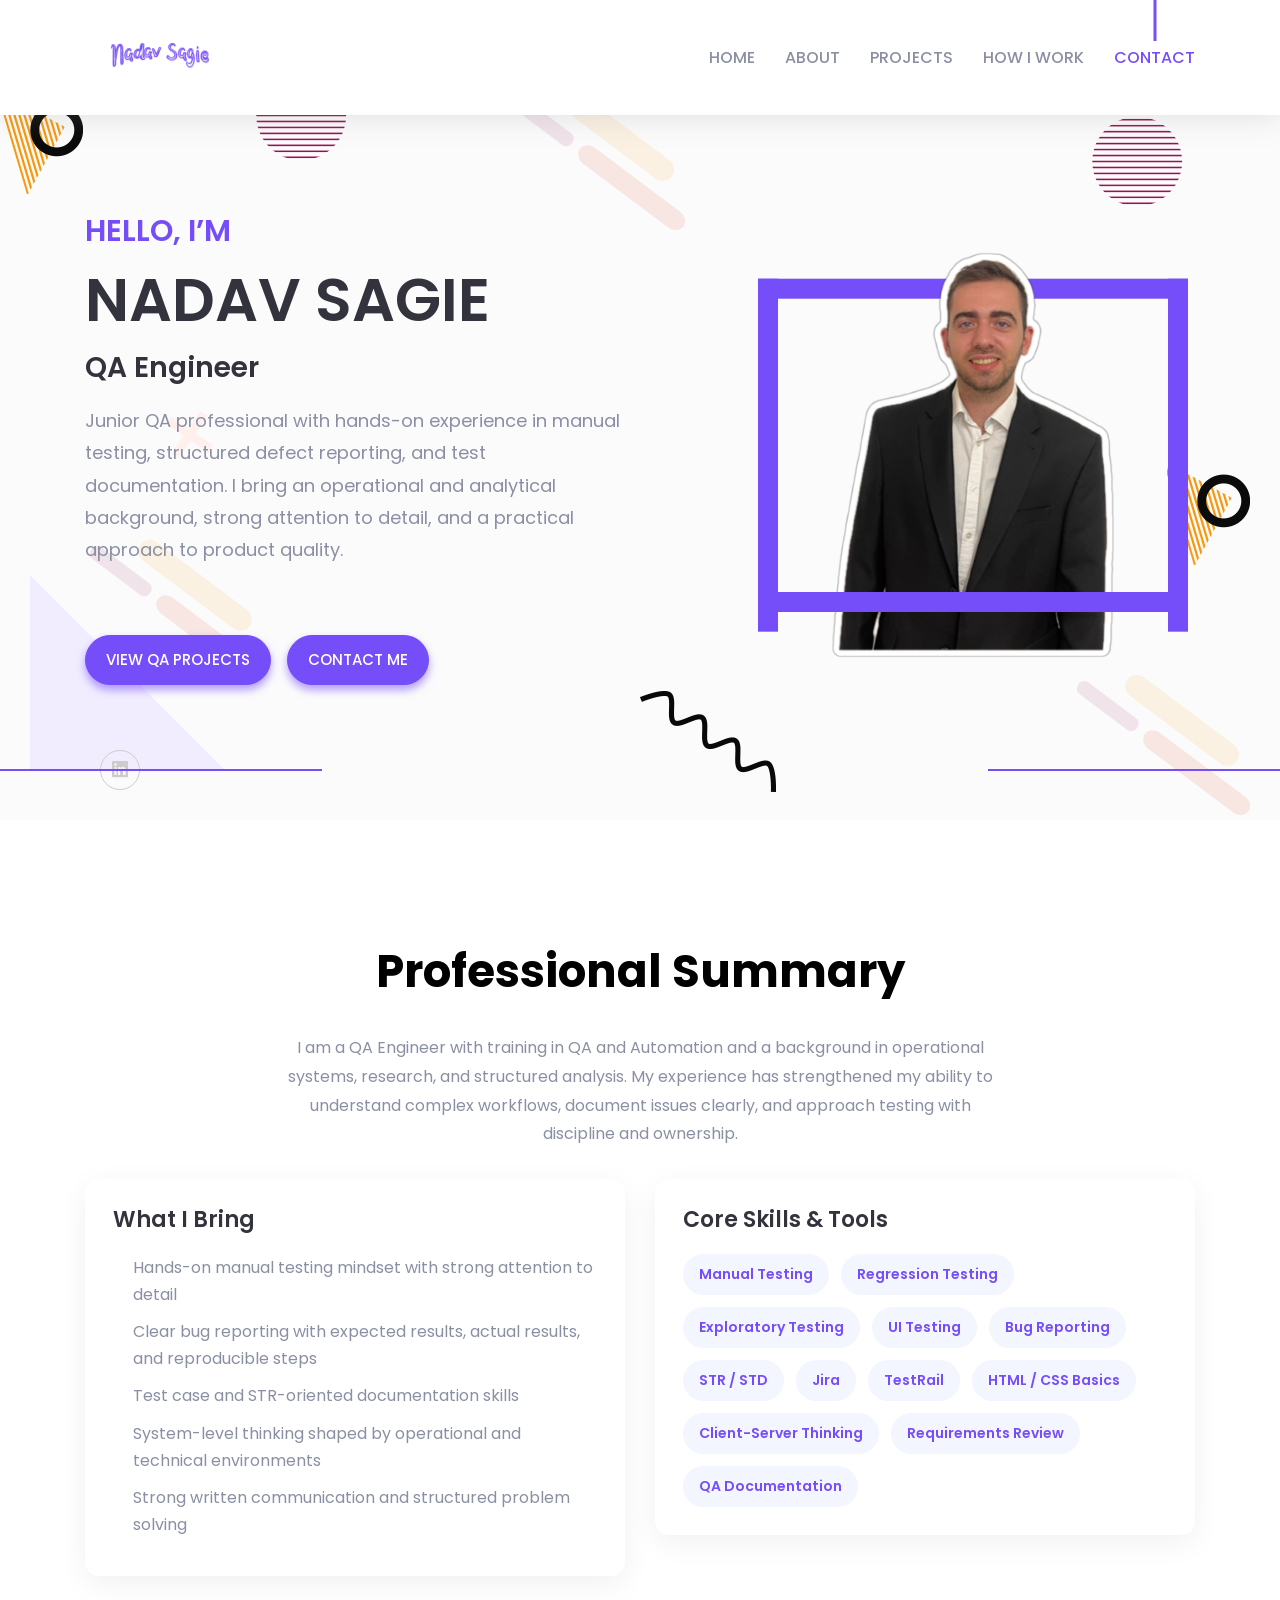
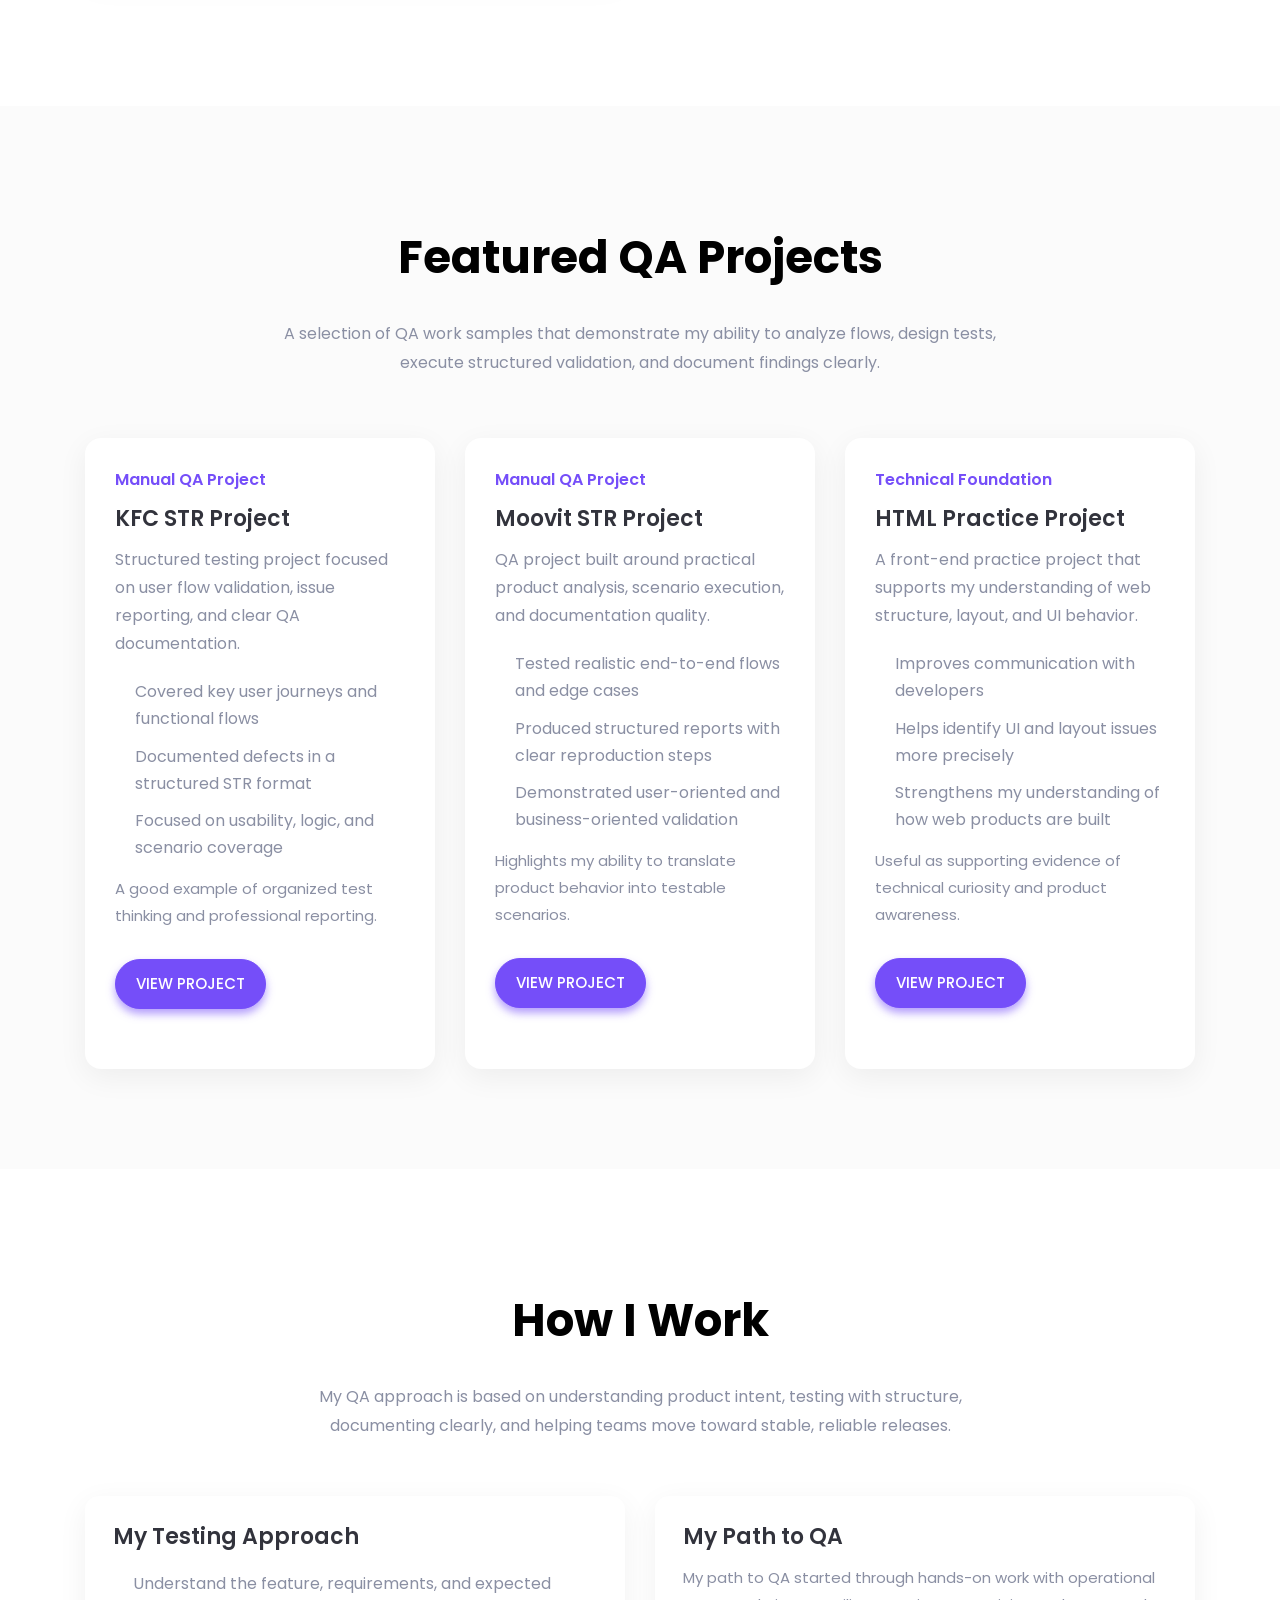
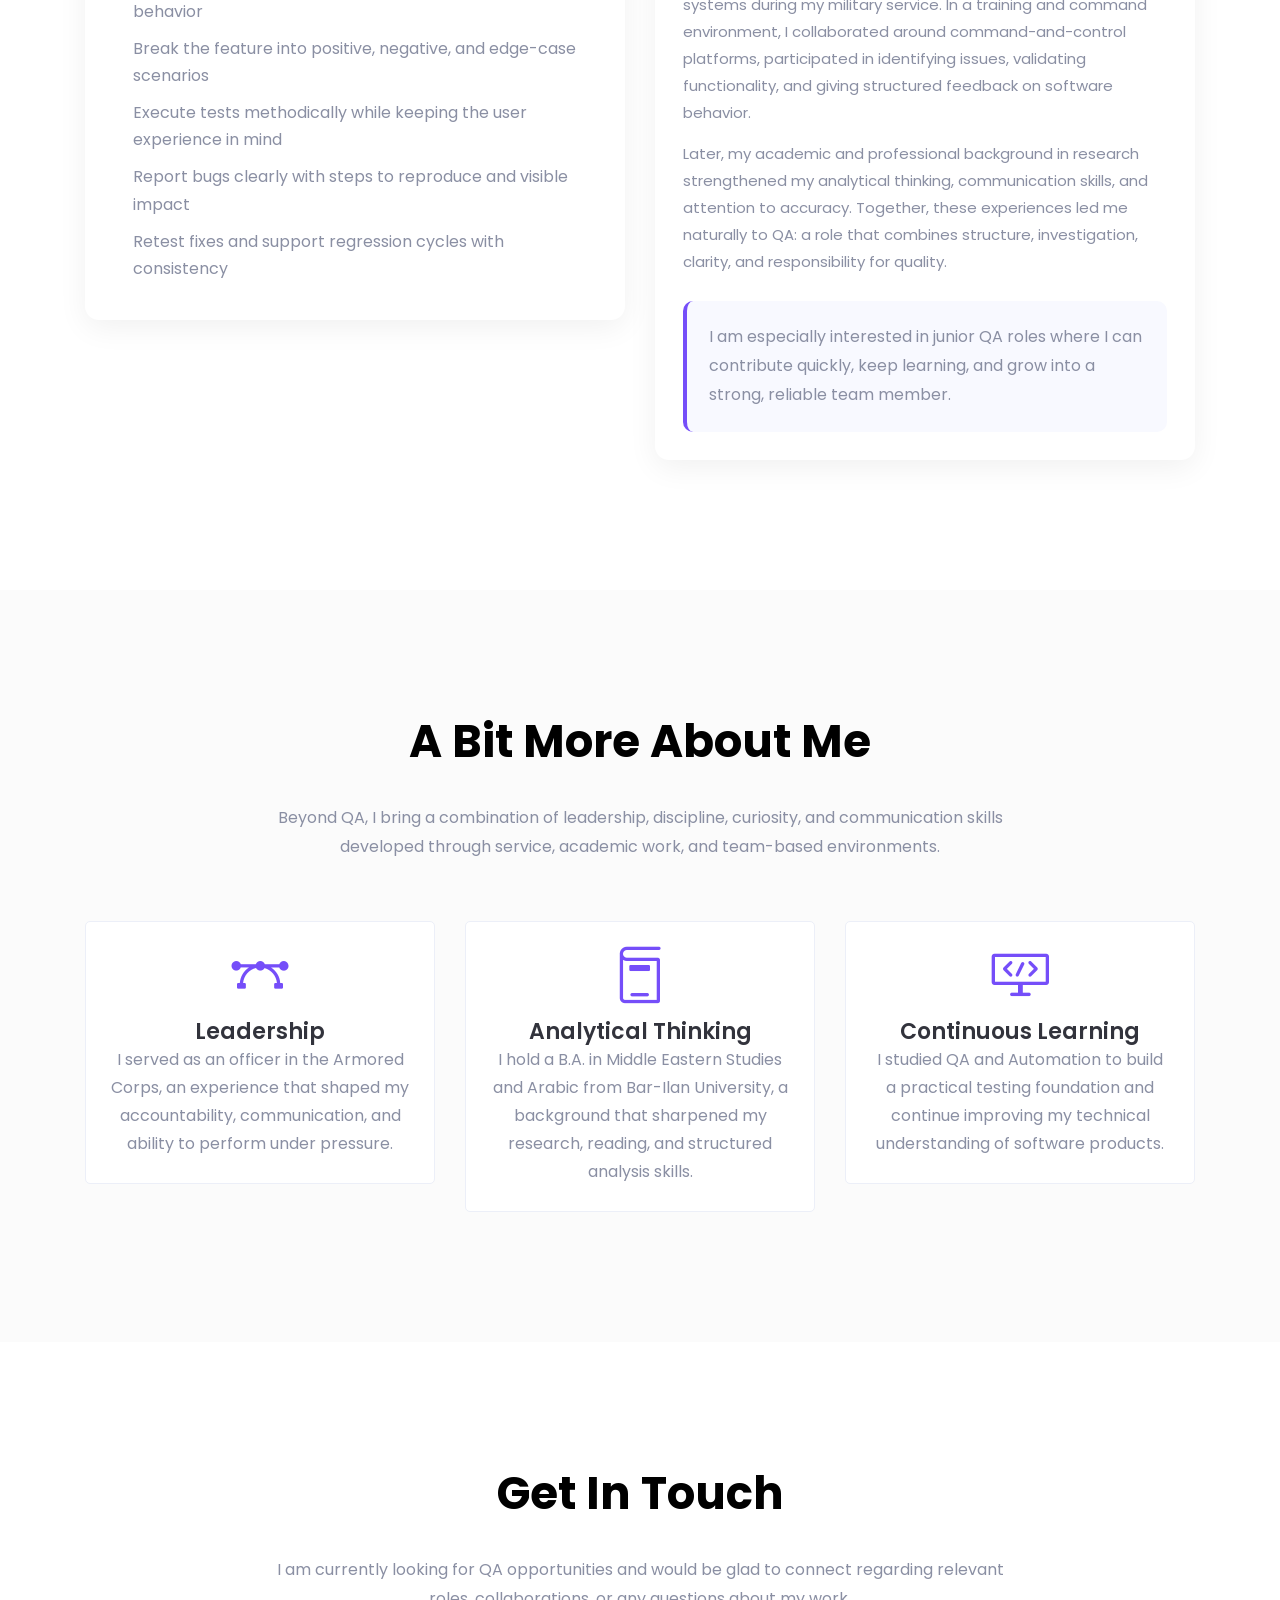
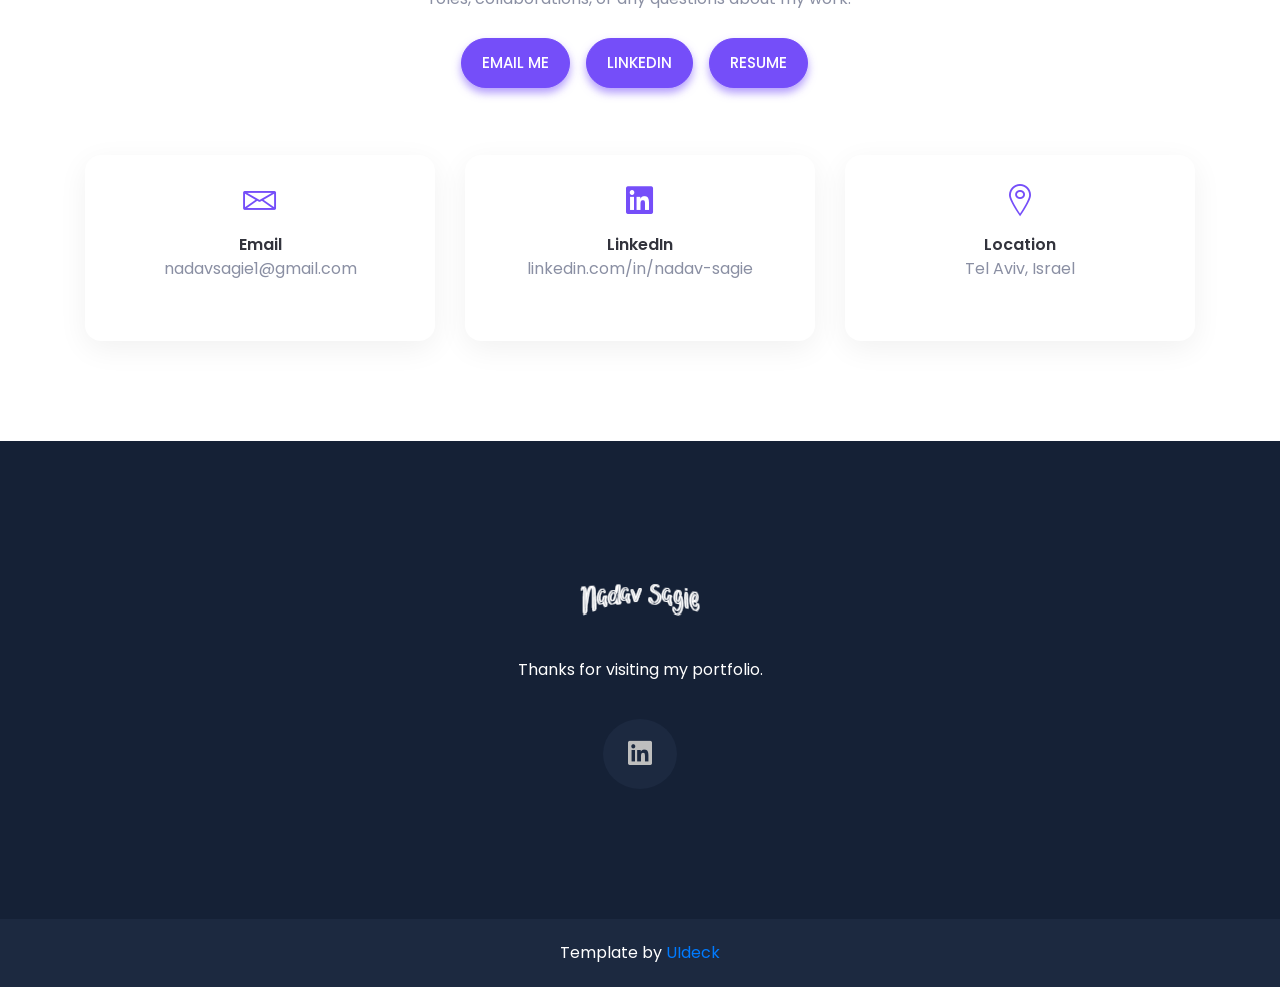
==== commit fc1db6dd: "Fix(Footer-Container): Make Foother Container Smaller" ====
--- a/index.html
+++ b/index.html
@@ -195,7 +195,6 @@
                             <div class="hero-actions">
                                 <a class="main-btn" href="#projects">View QA Projects</a>
                                 <a class="main-btn" href="mailto:nadavsagie1@gmail.com">Contact Me</a>
-                                <a class="main-btn" href="assets/files/Nadav_Sagie_CV.pdf" target="_blank">View Resume</a>
                             </div>
                         </div>
                     </div>
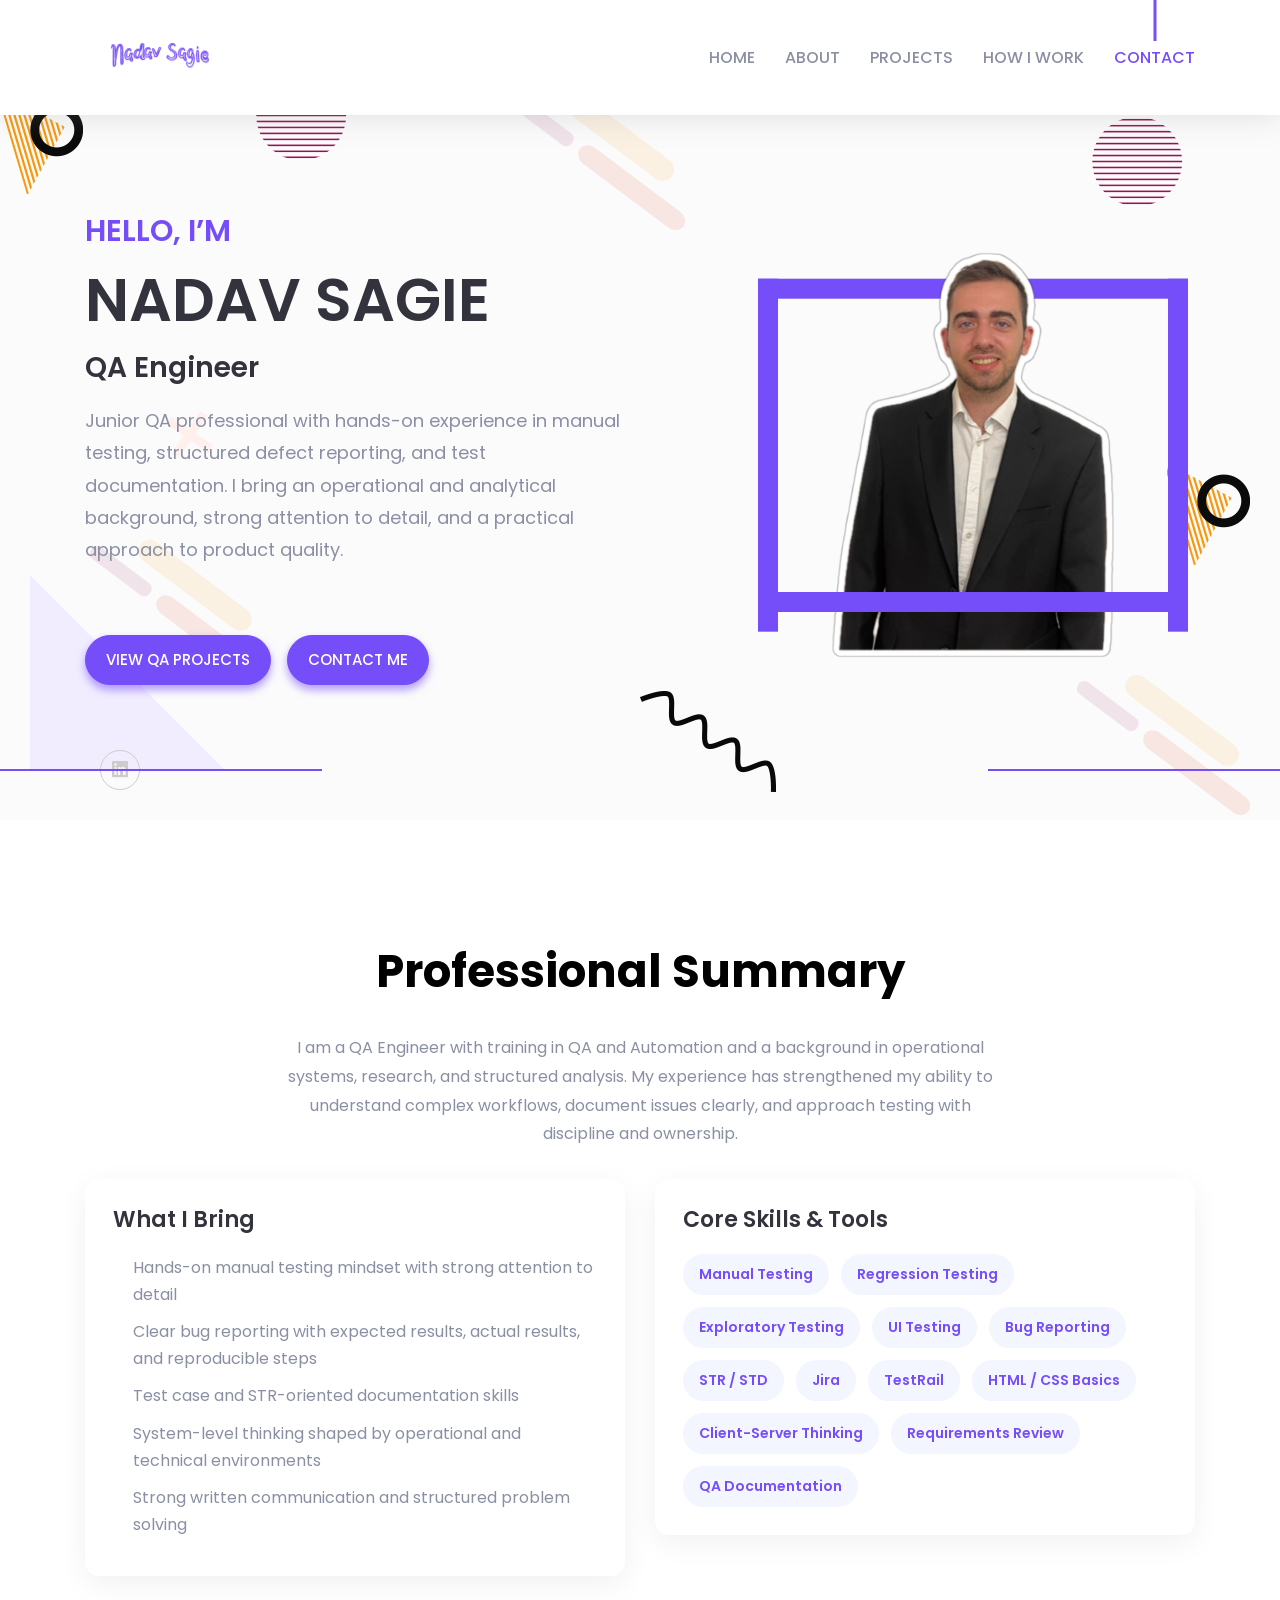
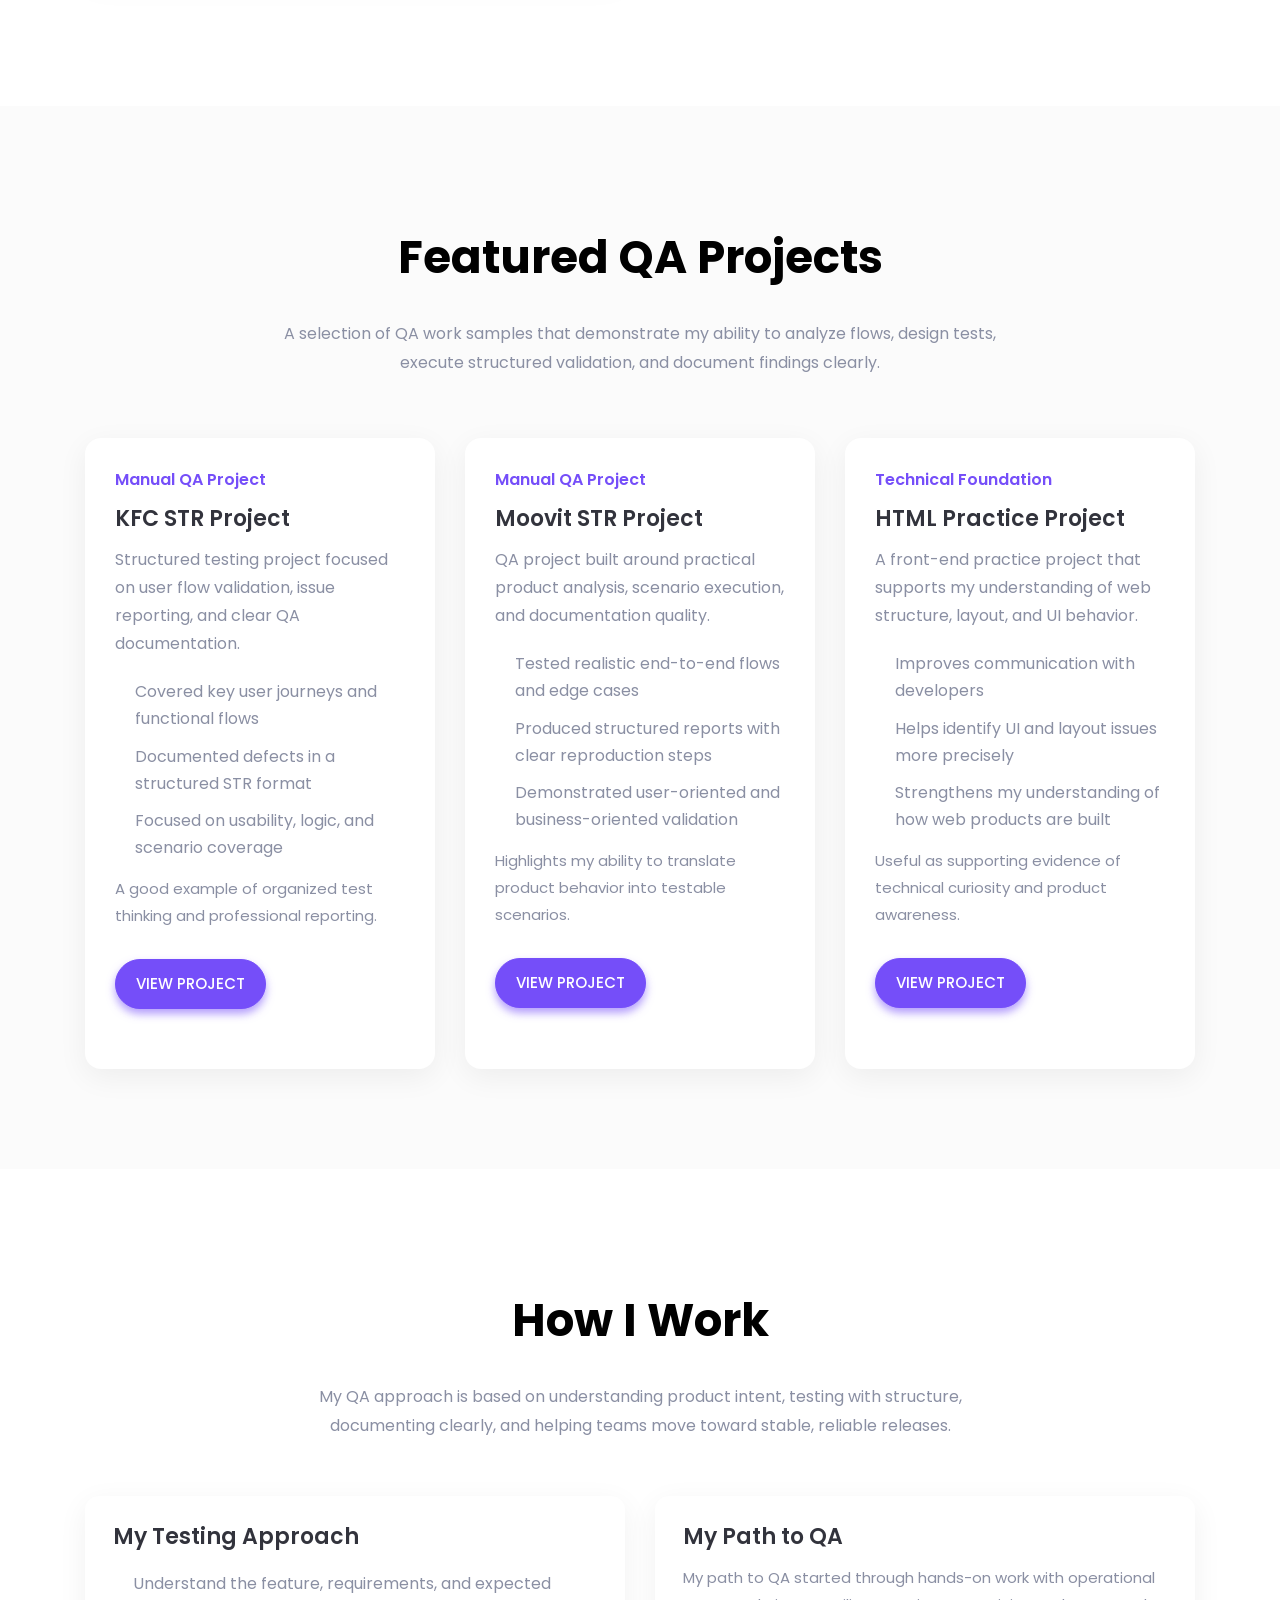
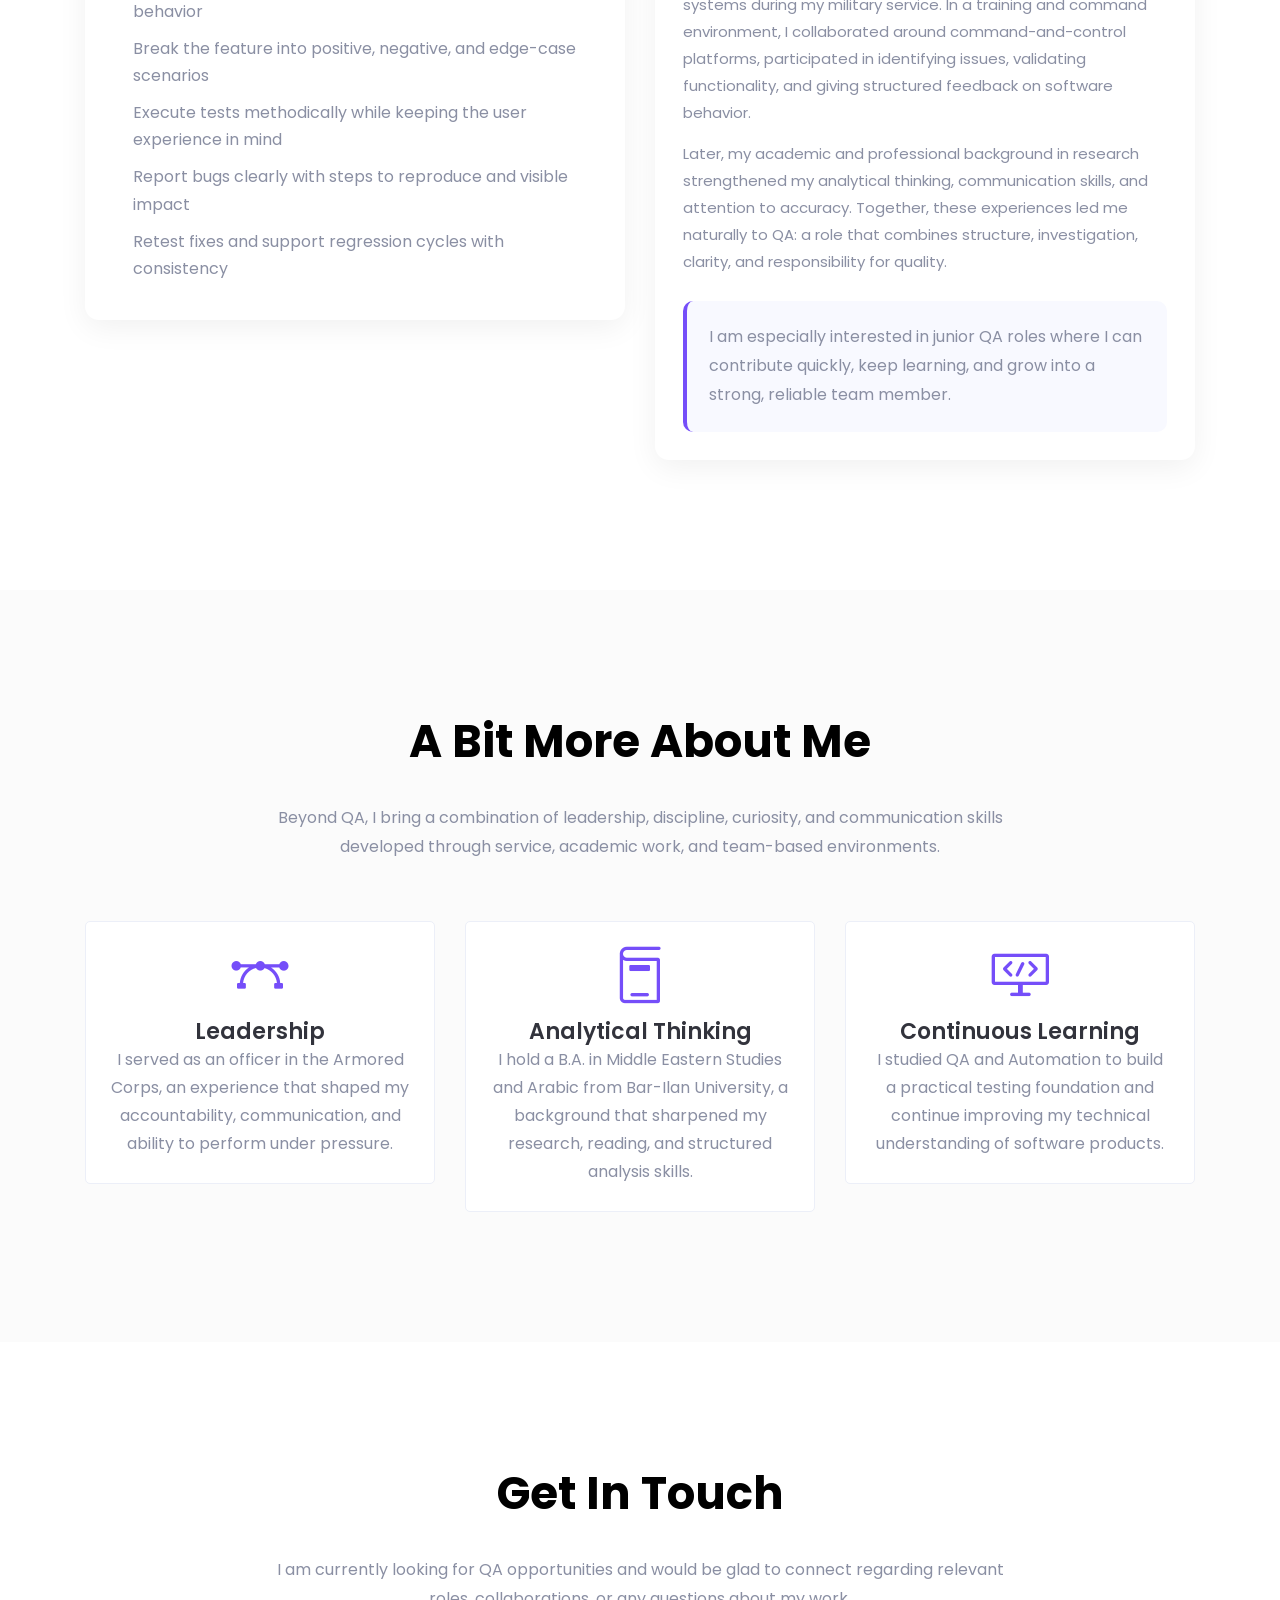
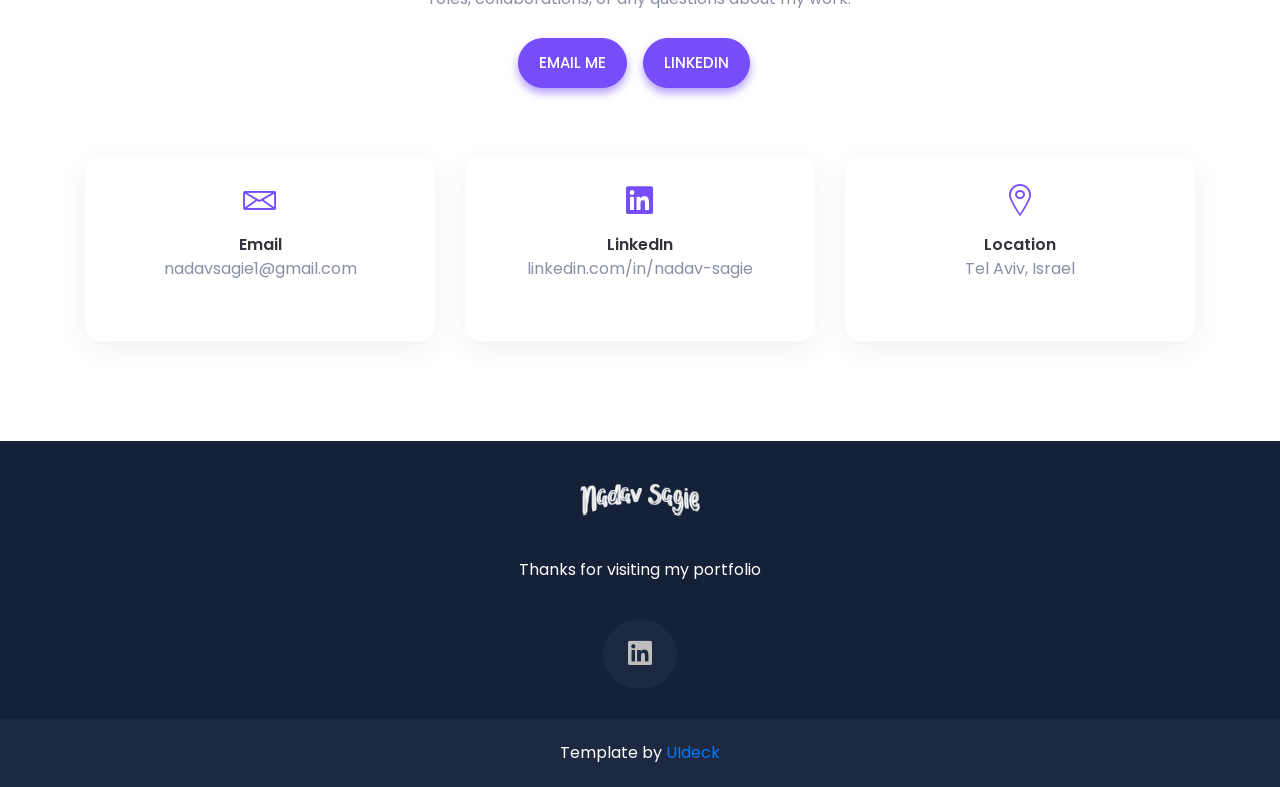
==== commit b253ba1e: "Fix(Footer-Container): Make Foother Container Smaller" ====
--- a/index.html
+++ b/index.html
@@ -450,7 +450,6 @@
                         <div class="contact-cta">
                             <a class="main-btn" href="mailto:nadavsagie1@gmail.com">Email Me</a>
                             <a class="main-btn" href="https://www.linkedin.com/in/nadav-sagie/" target="_blank">LinkedIn</a>
-                            <a class="main-btn" href="assets/files/Nadav_Sagie_CV.pdf" target="_blank">Resume</a>
                         </div>
                     </div>
                 </div>
@@ -483,13 +482,13 @@
     </section>
 
     <footer id="footer" class="footer-area">
-        <div class="footer-widget pt-130 pb-130">
+        <div class="footer-widget pt-30 pb-30">
             <div class="container">
                 <div class="row justify-content-center">
                     <div class="col-lg-8">
                         <div class="footer-content text-center">
                             <a href="index.html"><img src="assets/images/logowhite.png" alt="Logo"></a>
-                            <p class="mt-">Thanks for visiting my portfolio.</p>
+                            <p class="mt-">Thanks for visiting my portfolio</p>
                             <ul>
                                 <li><a href="https://www.linkedin.com/in/nadav-sagie/" target="_blank"><i class="lni-linkedin-original"></i></a></li>
                             </ul>
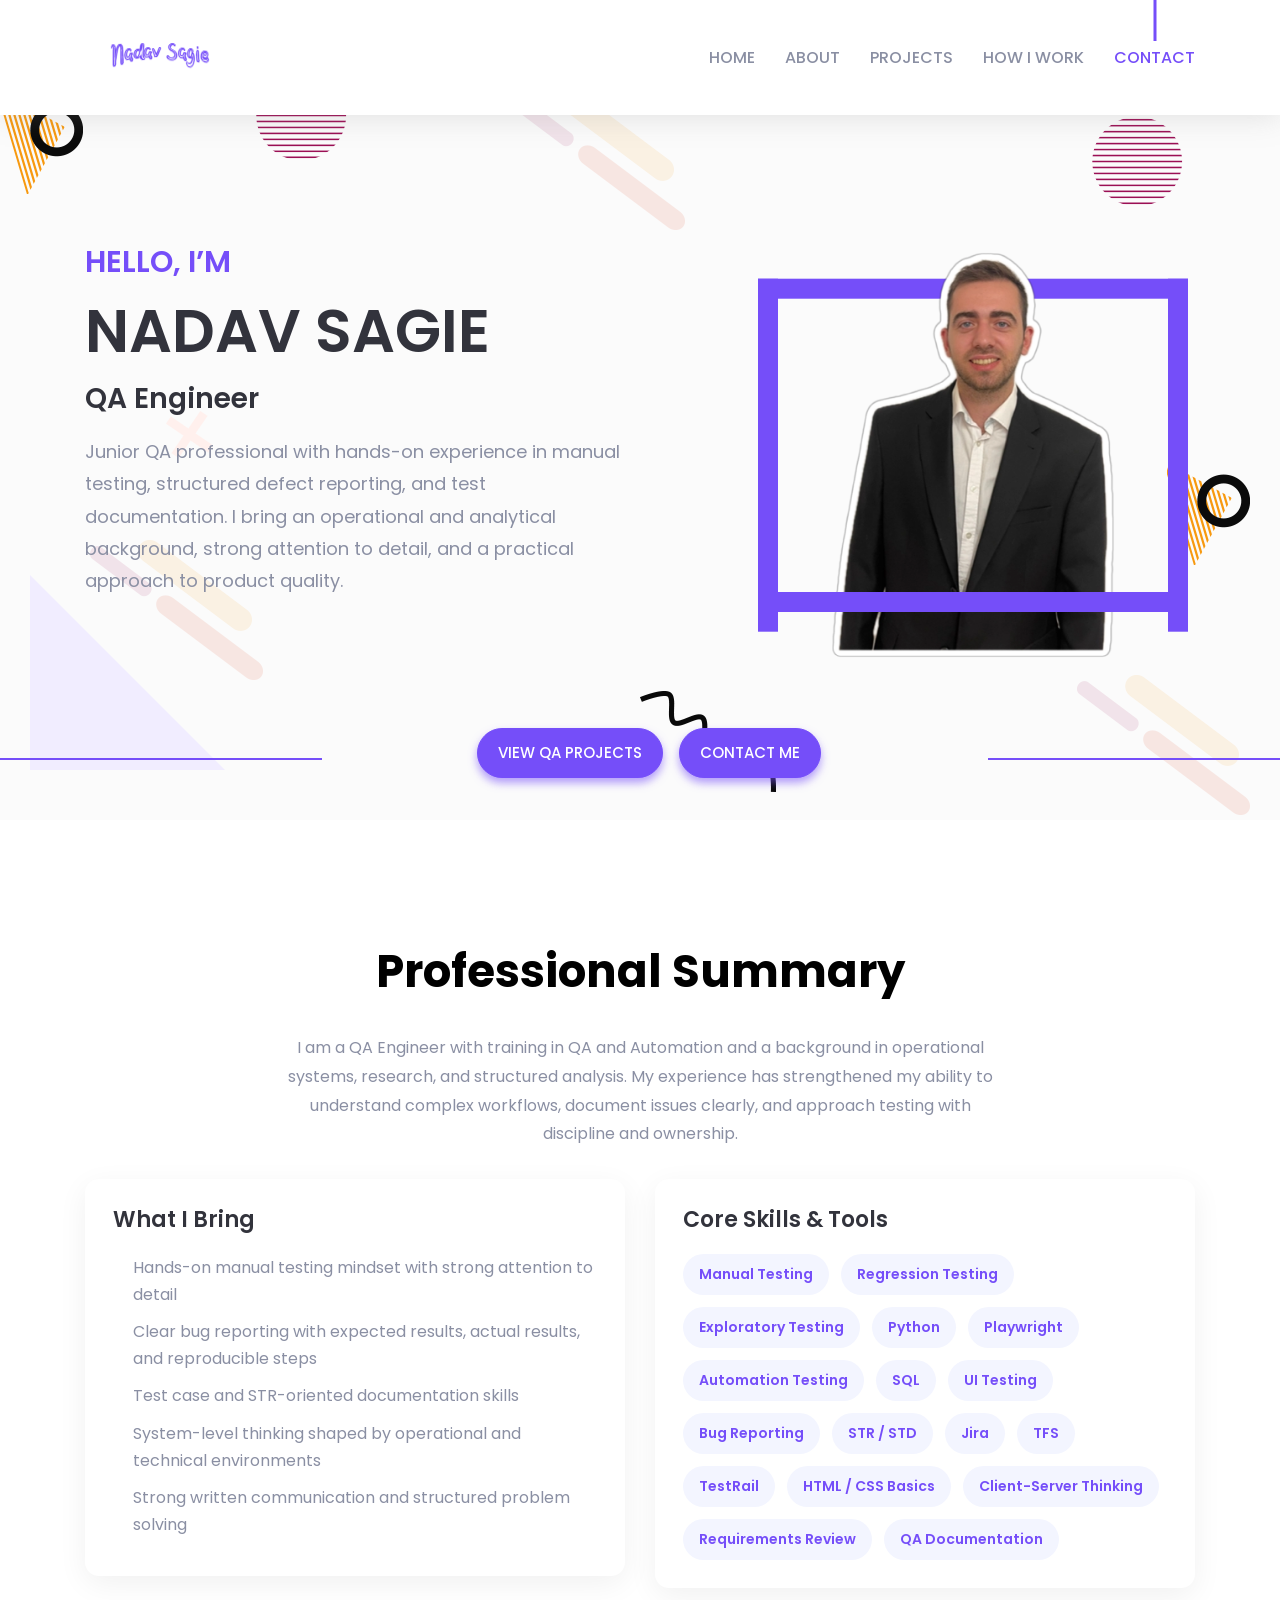
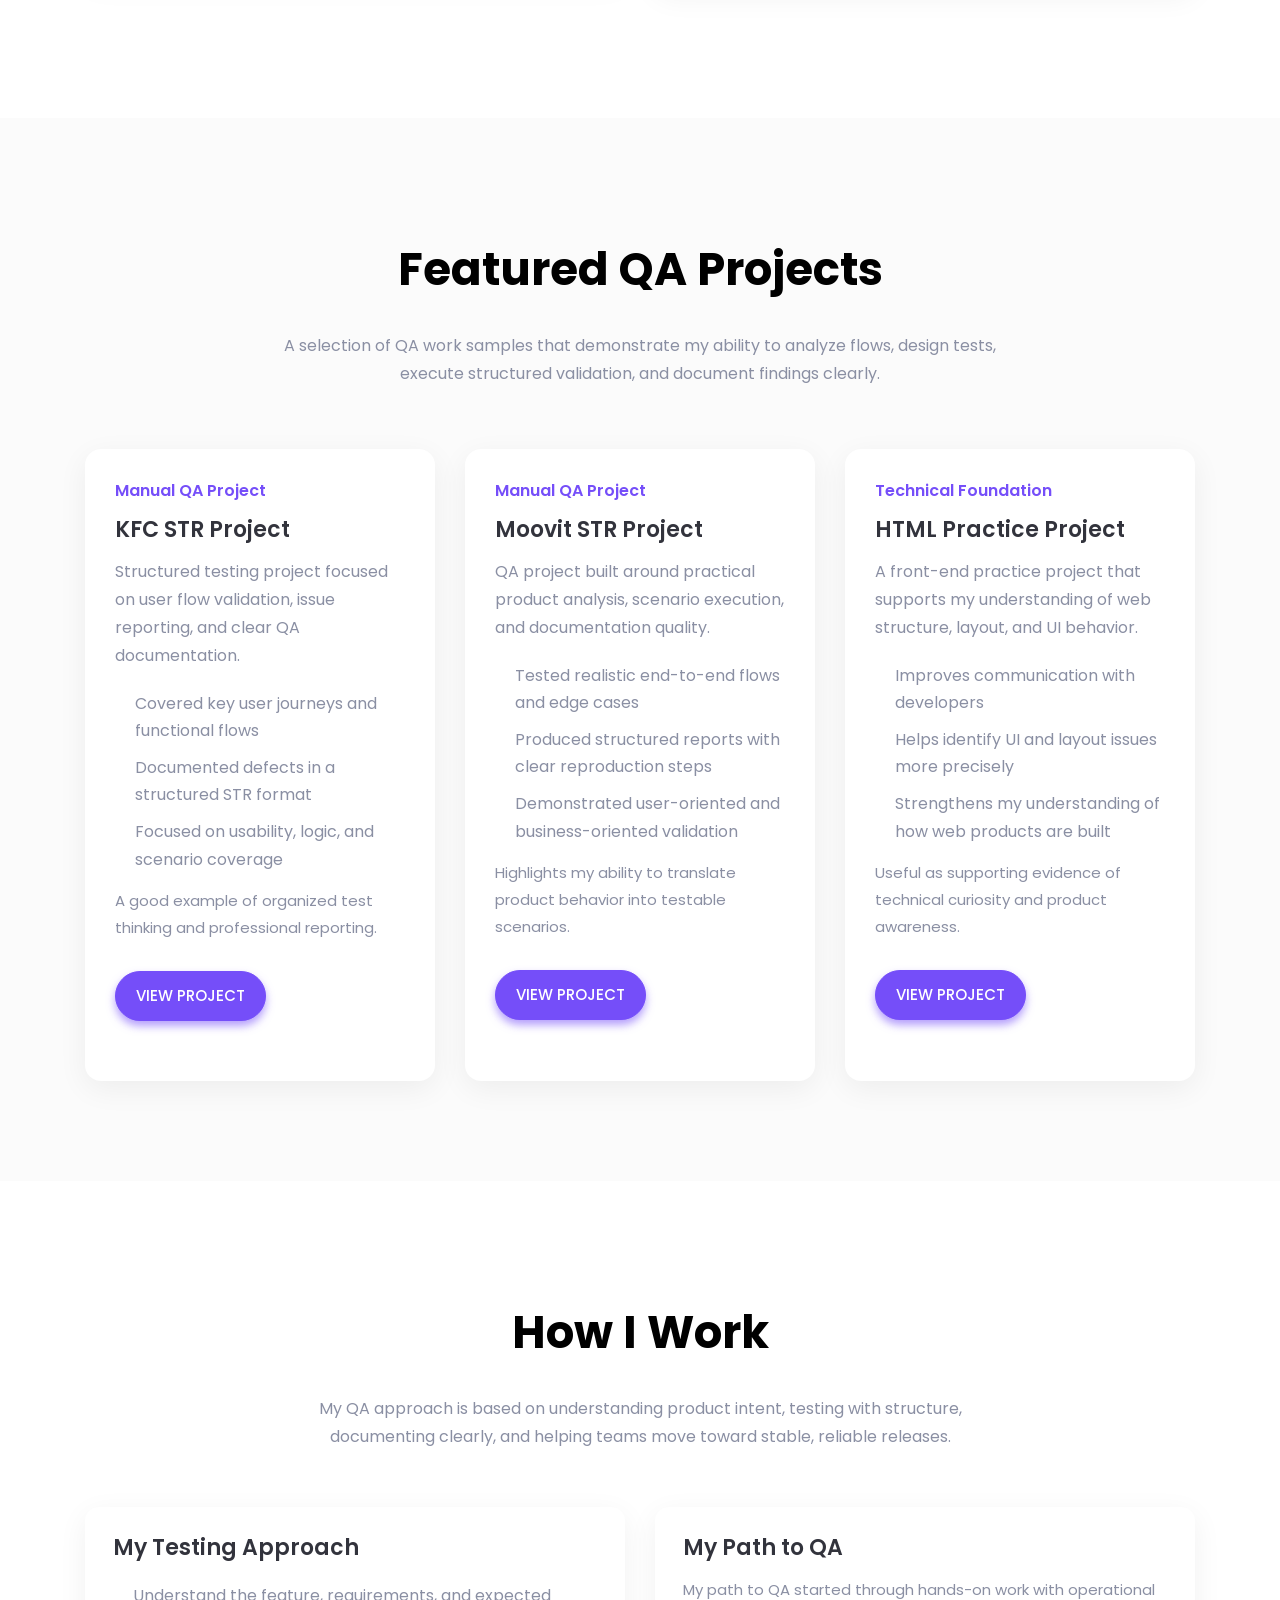
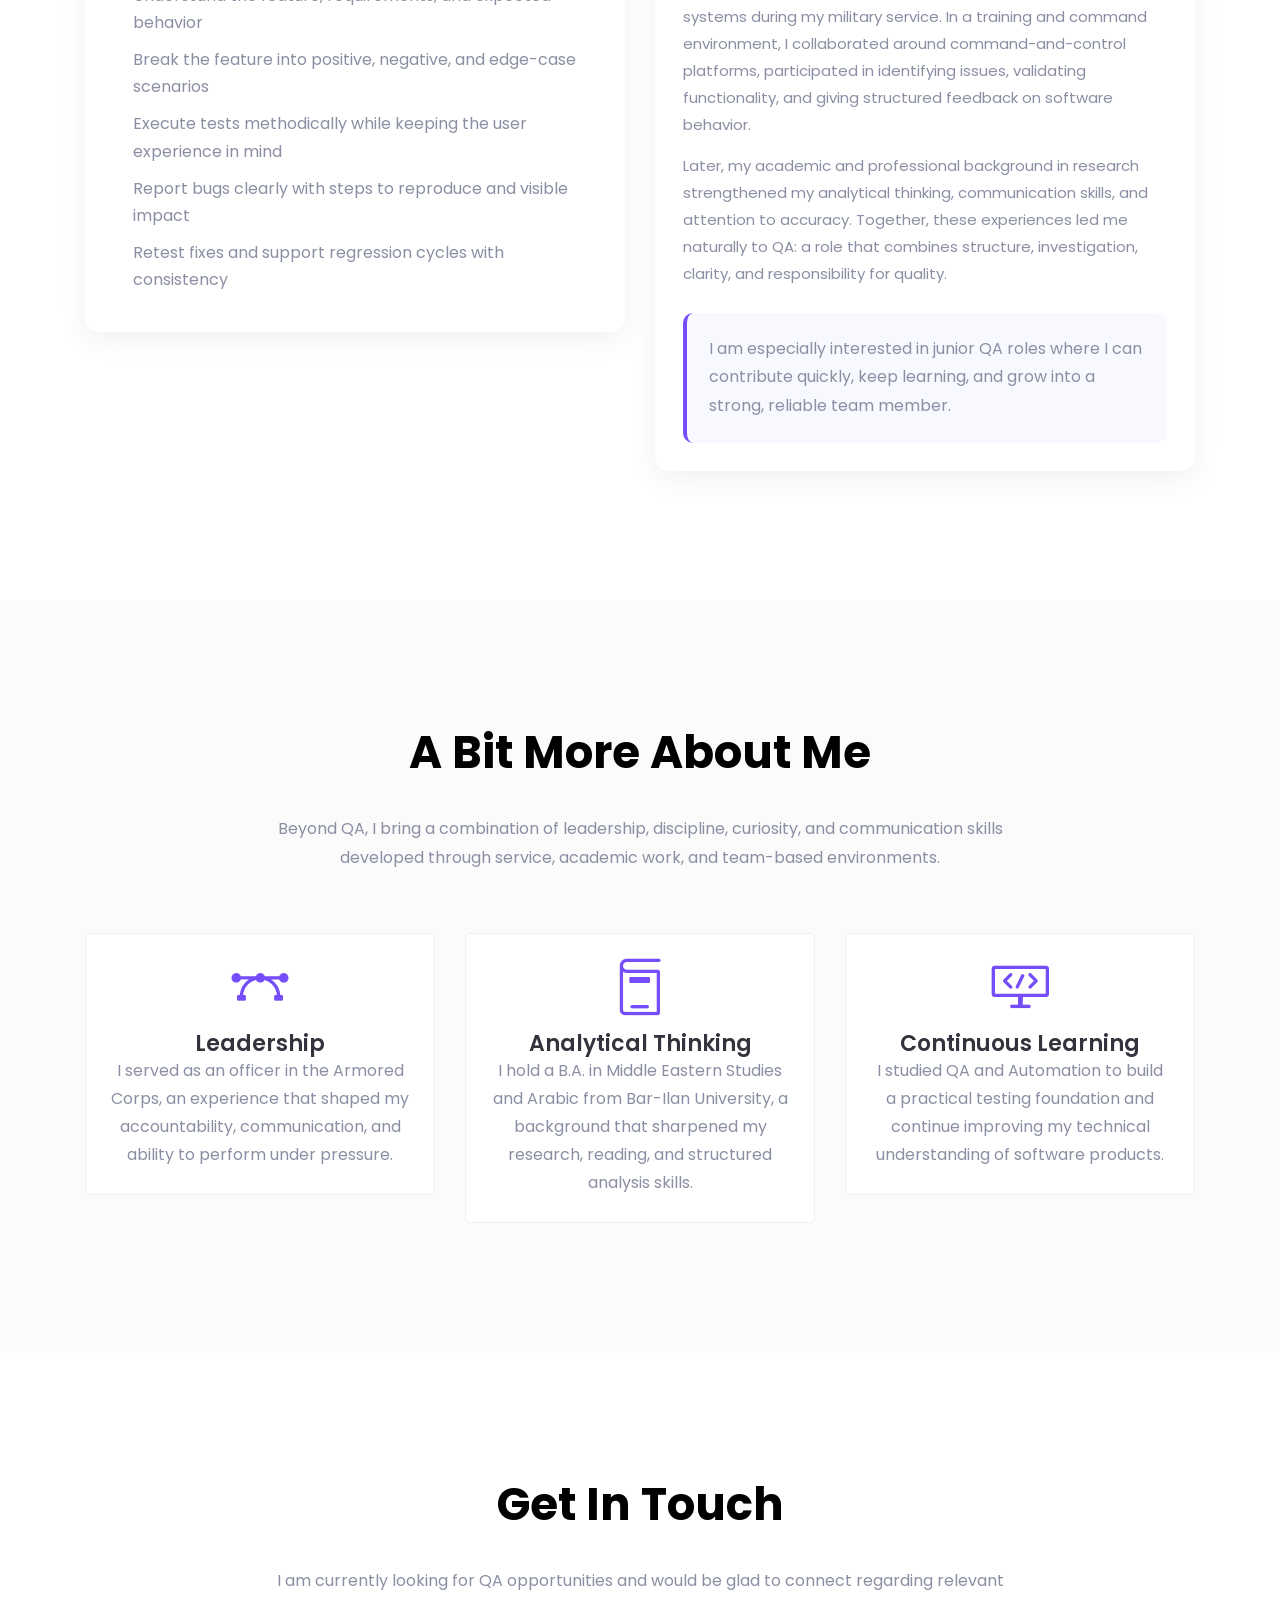
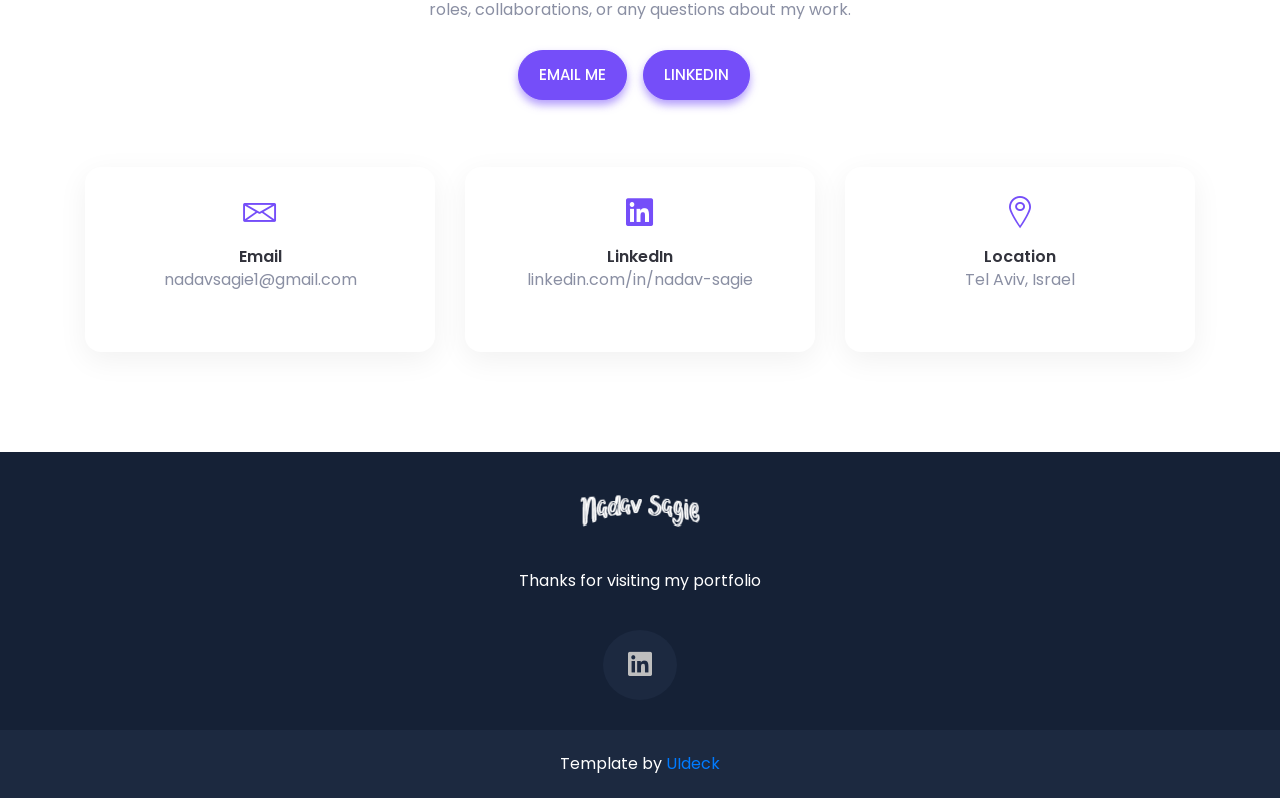
==== commit be1e067f: "Fix(Footer-Container): Update Content" ====
--- a/index.html
+++ b/index.html
@@ -192,10 +192,6 @@
                                 and test documentation. I bring an operational and analytical background, strong attention to
                                 detail, and a practical approach to product quality.
                             </p>
-                            <div class="hero-actions">
-                                <a class="main-btn" href="#projects">View QA Projects</a>
-                                <a class="main-btn" href="mailto:nadavsagie1@gmail.com">Contact Me</a>
-                            </div>
                         </div>
                     </div>
                     <div class="col-lg-5 offset-xl-1">
@@ -210,11 +206,14 @@
                 <div class="container">
                     <div class="row">
                         <div class="col-lg-12">
-                            <div class="header-social-icon">
-                                <ul>
-                                    <li><a href="https://www.linkedin.com/in/nadav-sagie/" target="_blank"><i class="lni-linkedin-original"></i></a></li>
-                                </ul>
+
+                            <div class="header-social-icon text-center">
+                                <div class="hero-actions">
+                                    <a class="main-btn" href="#projects">View QA Projects</a>
+                                    <a class="main-btn" href="mailto:nadavsagie1@gmail.com">Contact Me</a>
+                                </div>
                             </div>
+
                         </div>
                     </div>
                 </div>
@@ -257,10 +256,15 @@
                             <span class="tag">Manual Testing</span>
                             <span class="tag">Regression Testing</span>
                             <span class="tag">Exploratory Testing</span>
+                            <span class="tag">Python</span>
+                            <span class="tag">Playwright</span>
+                            <span class="tag">Automation Testing</span>
+                            <span class="tag">SQL</span>
                             <span class="tag">UI Testing</span>
                             <span class="tag">Bug Reporting</span>
                             <span class="tag">STR / STD</span>
                             <span class="tag">Jira</span>
+                            <span class="tag">TFS</span>
                             <span class="tag">TestRail</span>
                             <span class="tag">HTML / CSS Basics</span>
                             <span class="tag">Client-Server Thinking</span>
@@ -465,7 +469,9 @@
                 </div>
                 <div class="col-lg-4 col-md-6 col-sm-8">
                     <div class="clean-contact-card">
-                        <i class="lni-linkedin-original"></i>
+                        <a href="https://www.linkedin.com/in/nadav-sagie/" target="_blank">
+                             <i class="lni-linkedin-original"></i>
+                        </a>
                         <h6>LinkedIn</h6>
                         <p>linkedin.com/in/nadav-sagie</p>
                     </div>
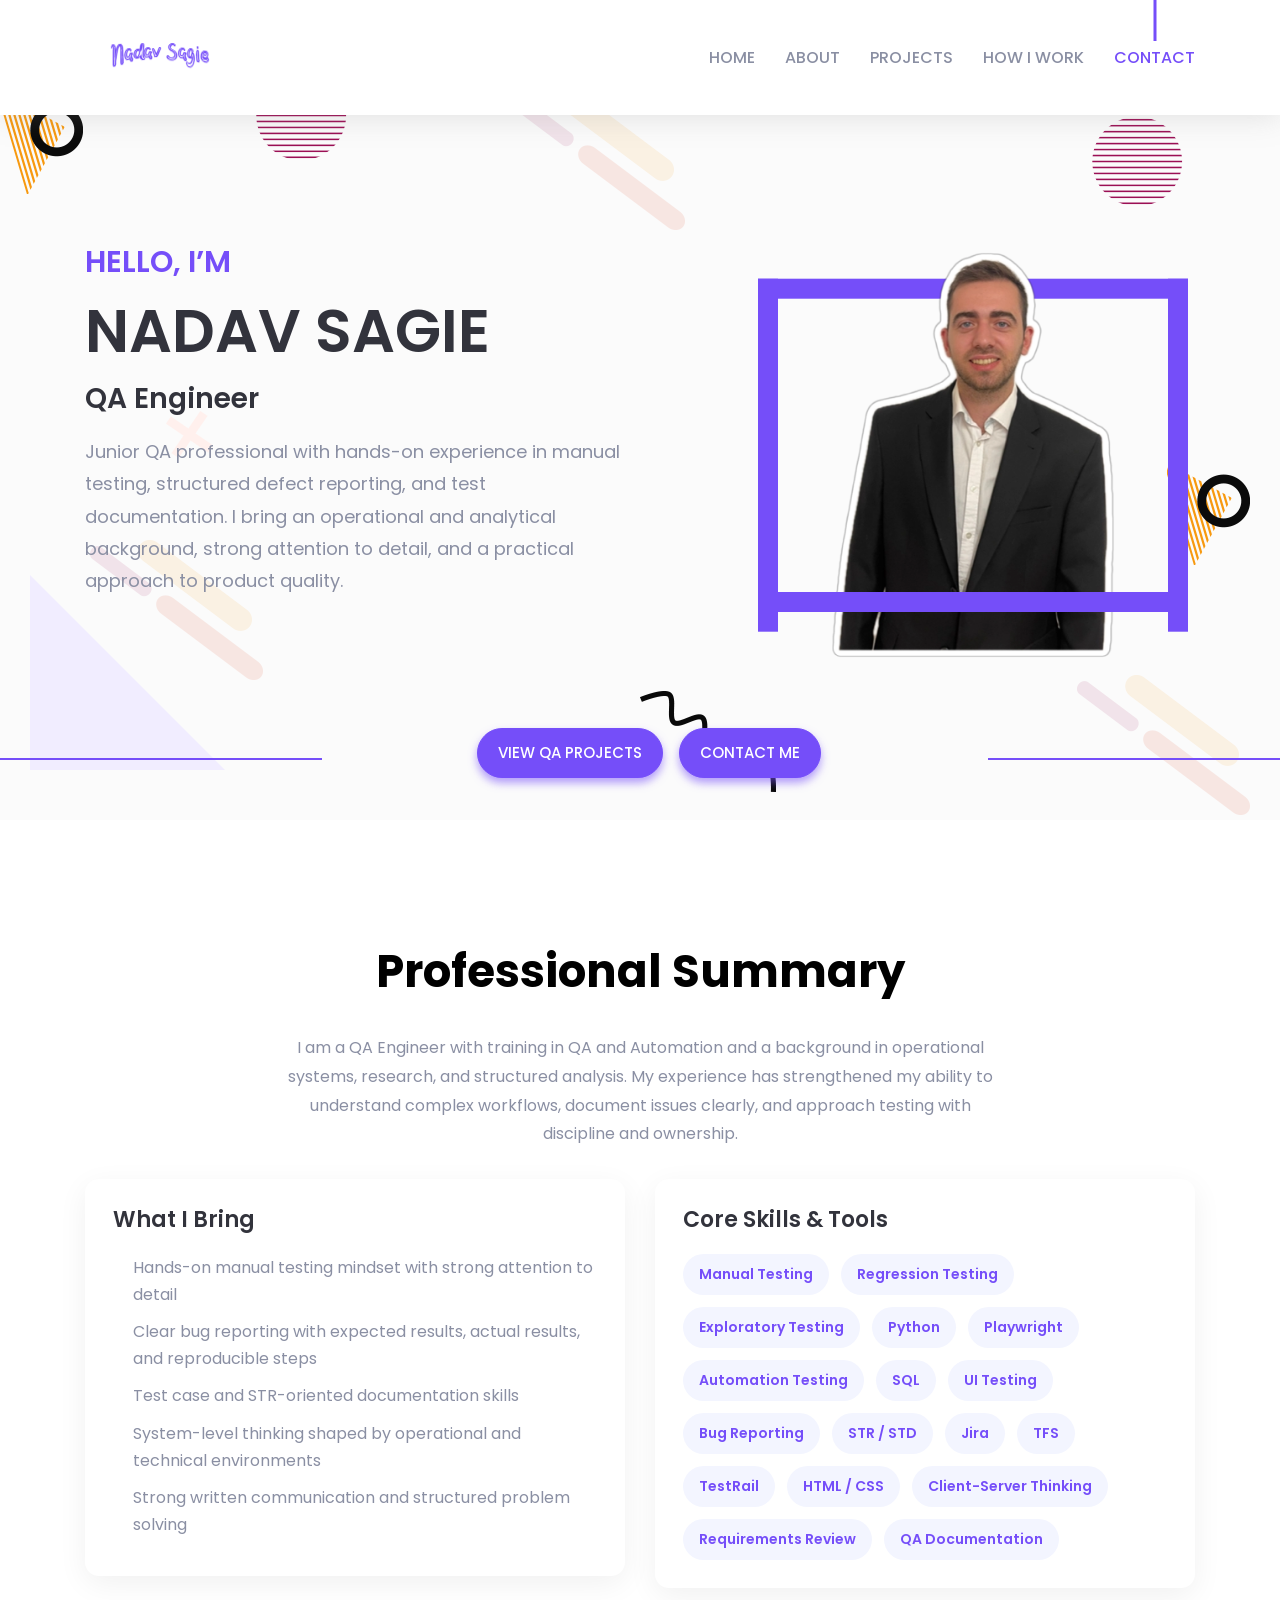
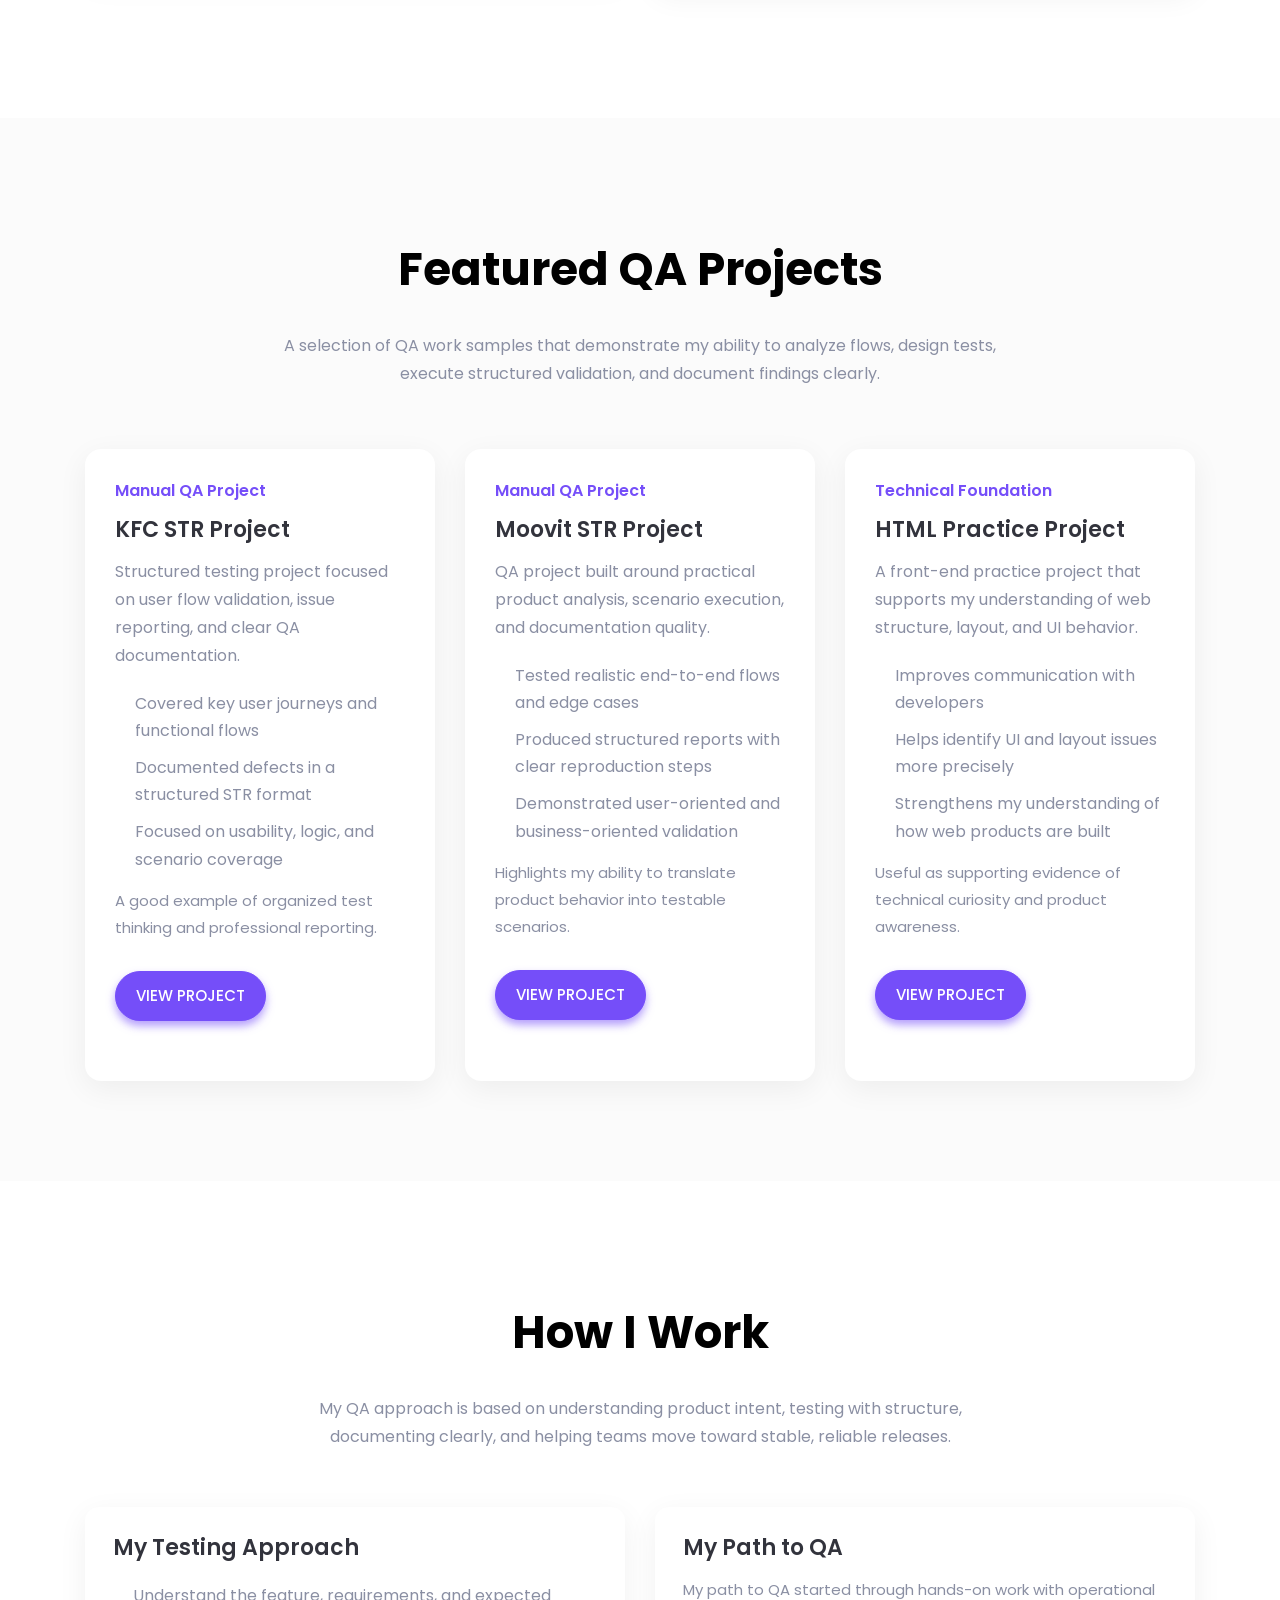
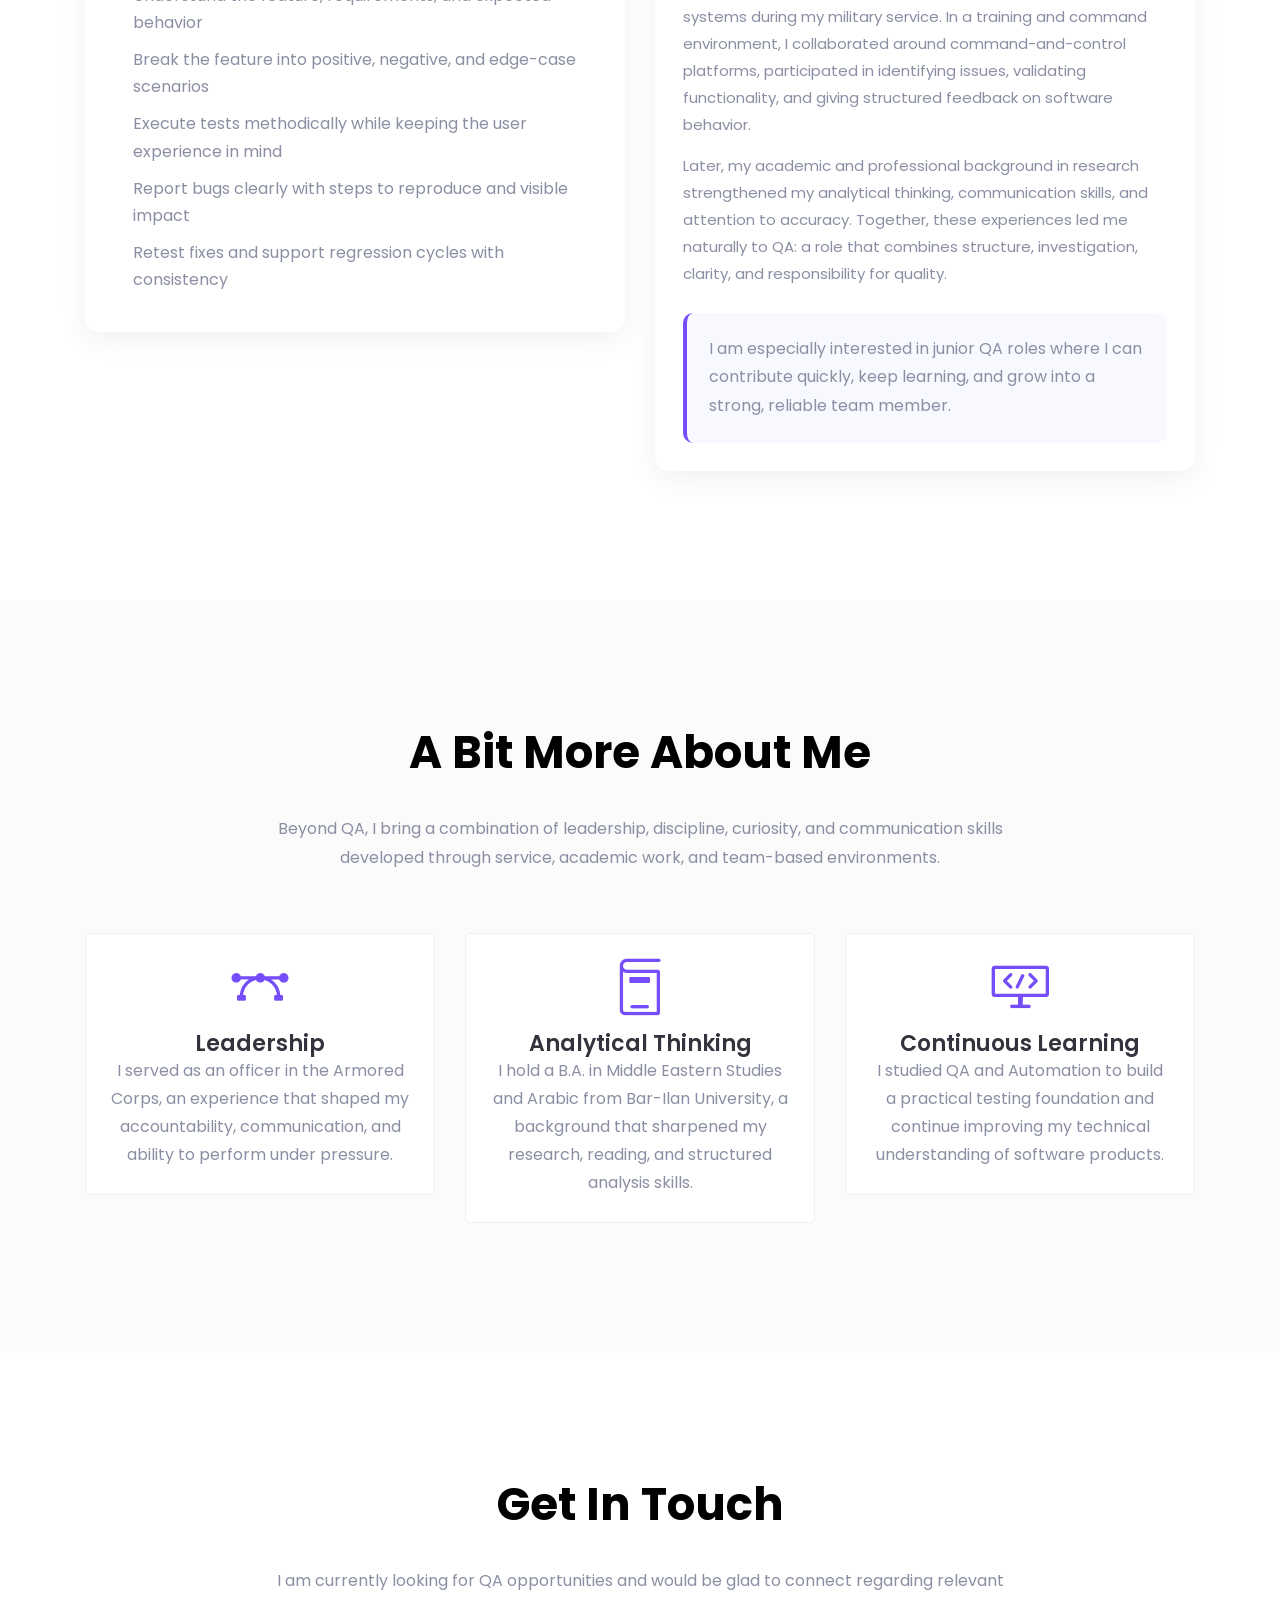
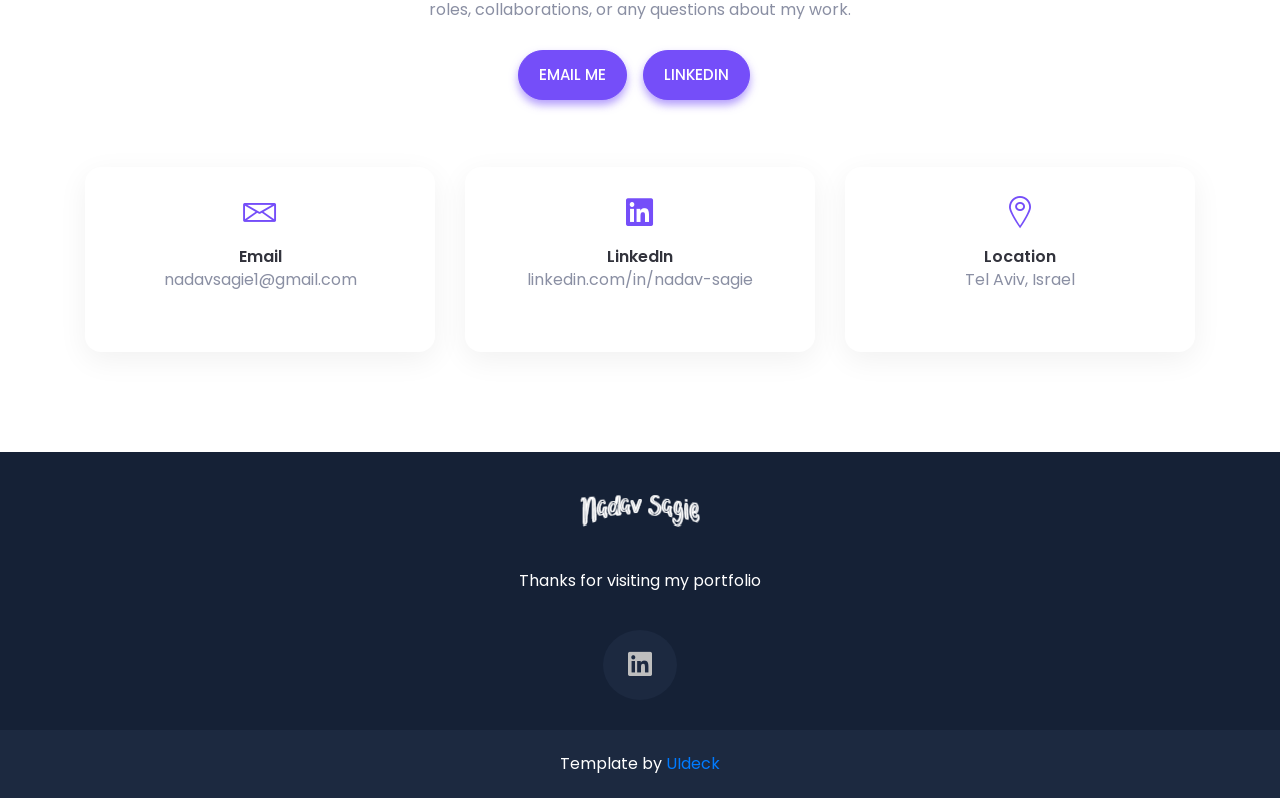
==== commit 70eb9a08: "Fix(Footer-Container): Update Content" ====
--- a/index.html
+++ b/index.html
@@ -266,7 +266,7 @@
                             <span class="tag">Jira</span>
                             <span class="tag">TFS</span>
                             <span class="tag">TestRail</span>
-                            <span class="tag">HTML / CSS Basics</span>
+                            <span class="tag">HTML / CSS</span>
                             <span class="tag">Client-Server Thinking</span>
                             <span class="tag">Requirements Review</span>
                             <span class="tag">QA Documentation</span>
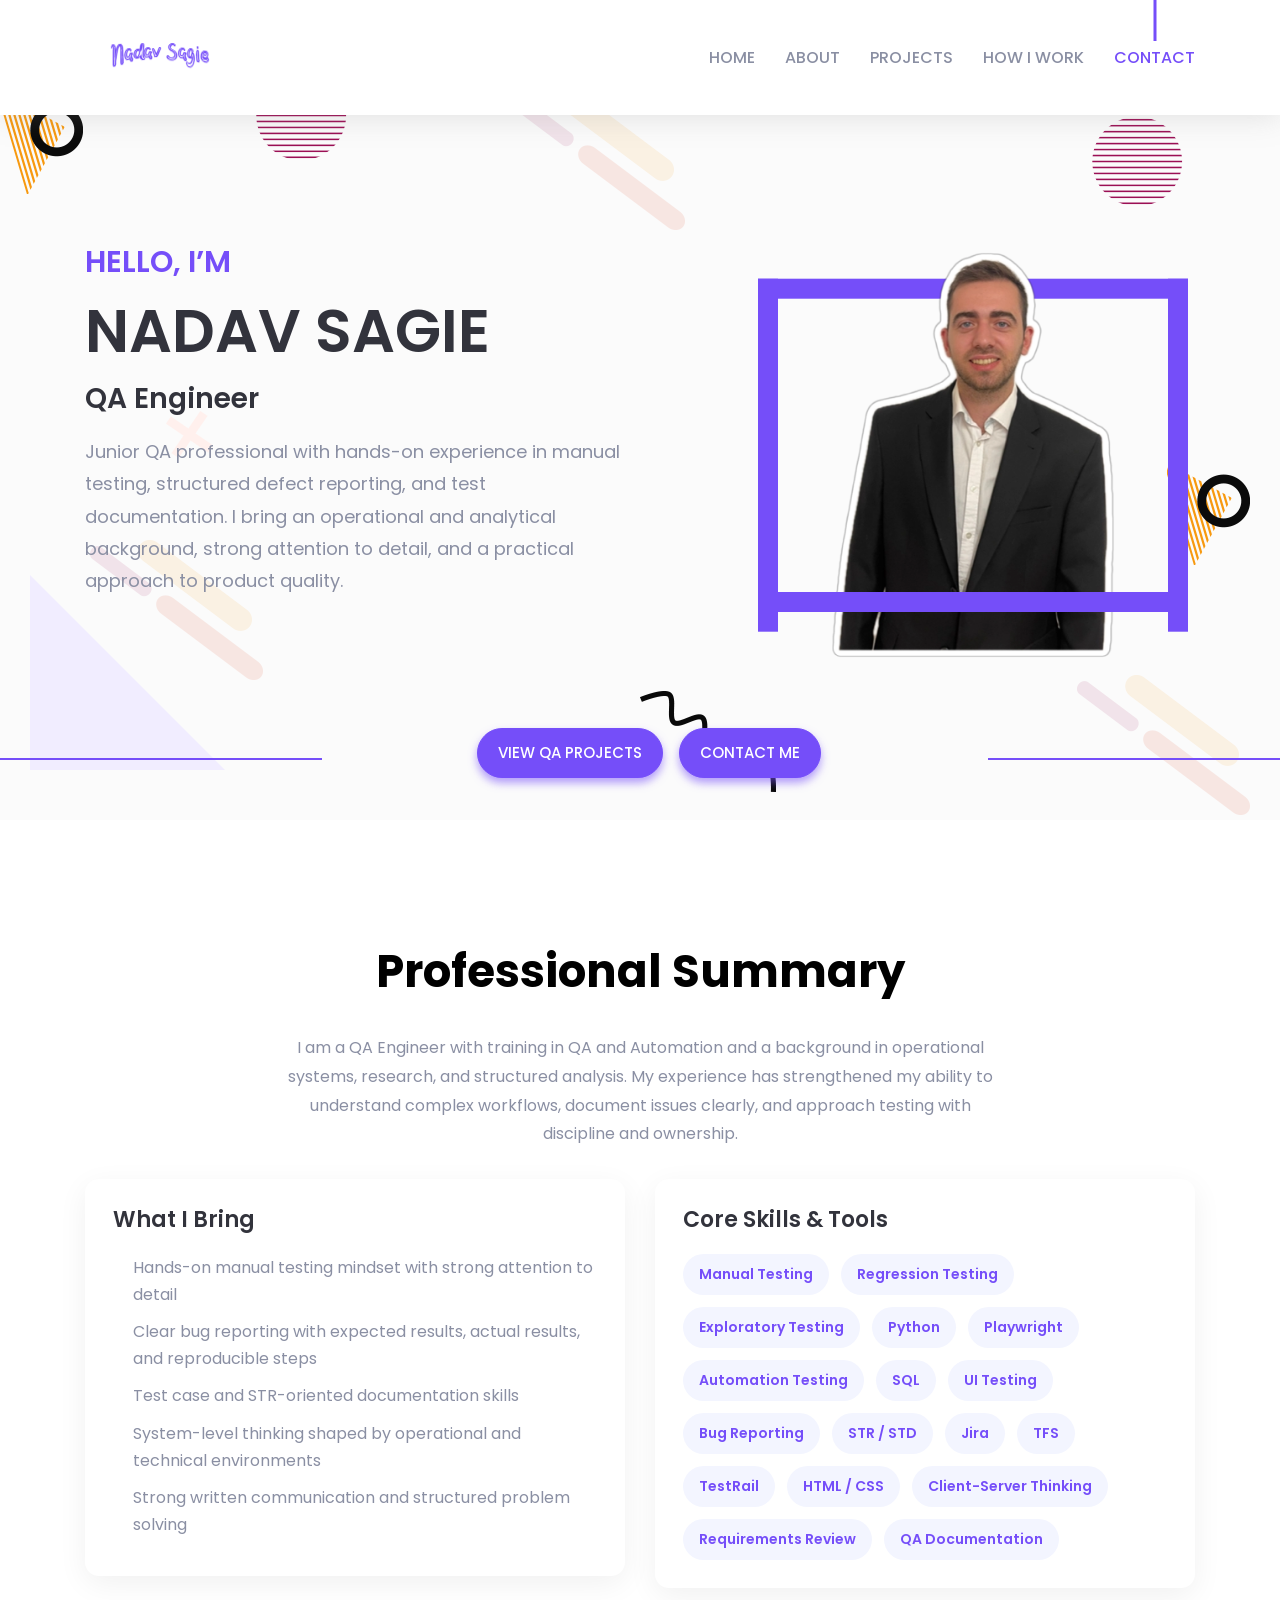
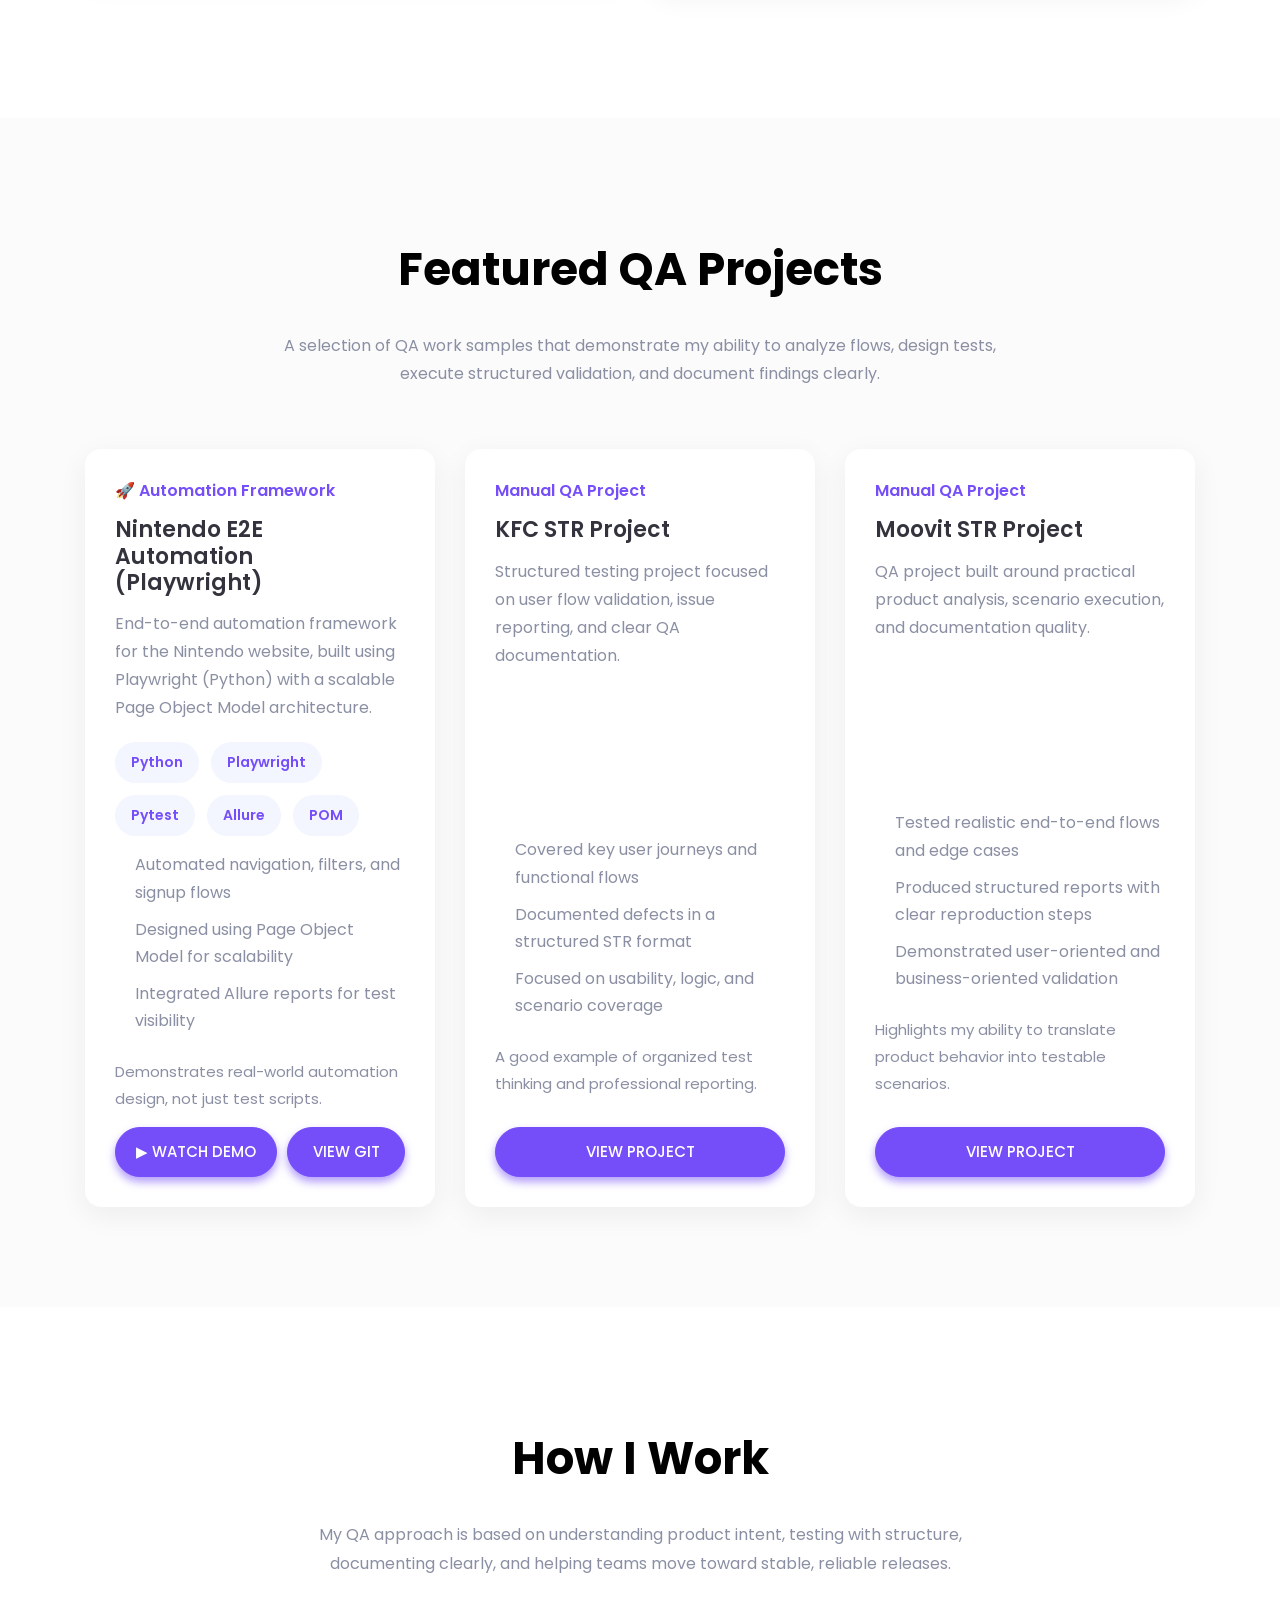
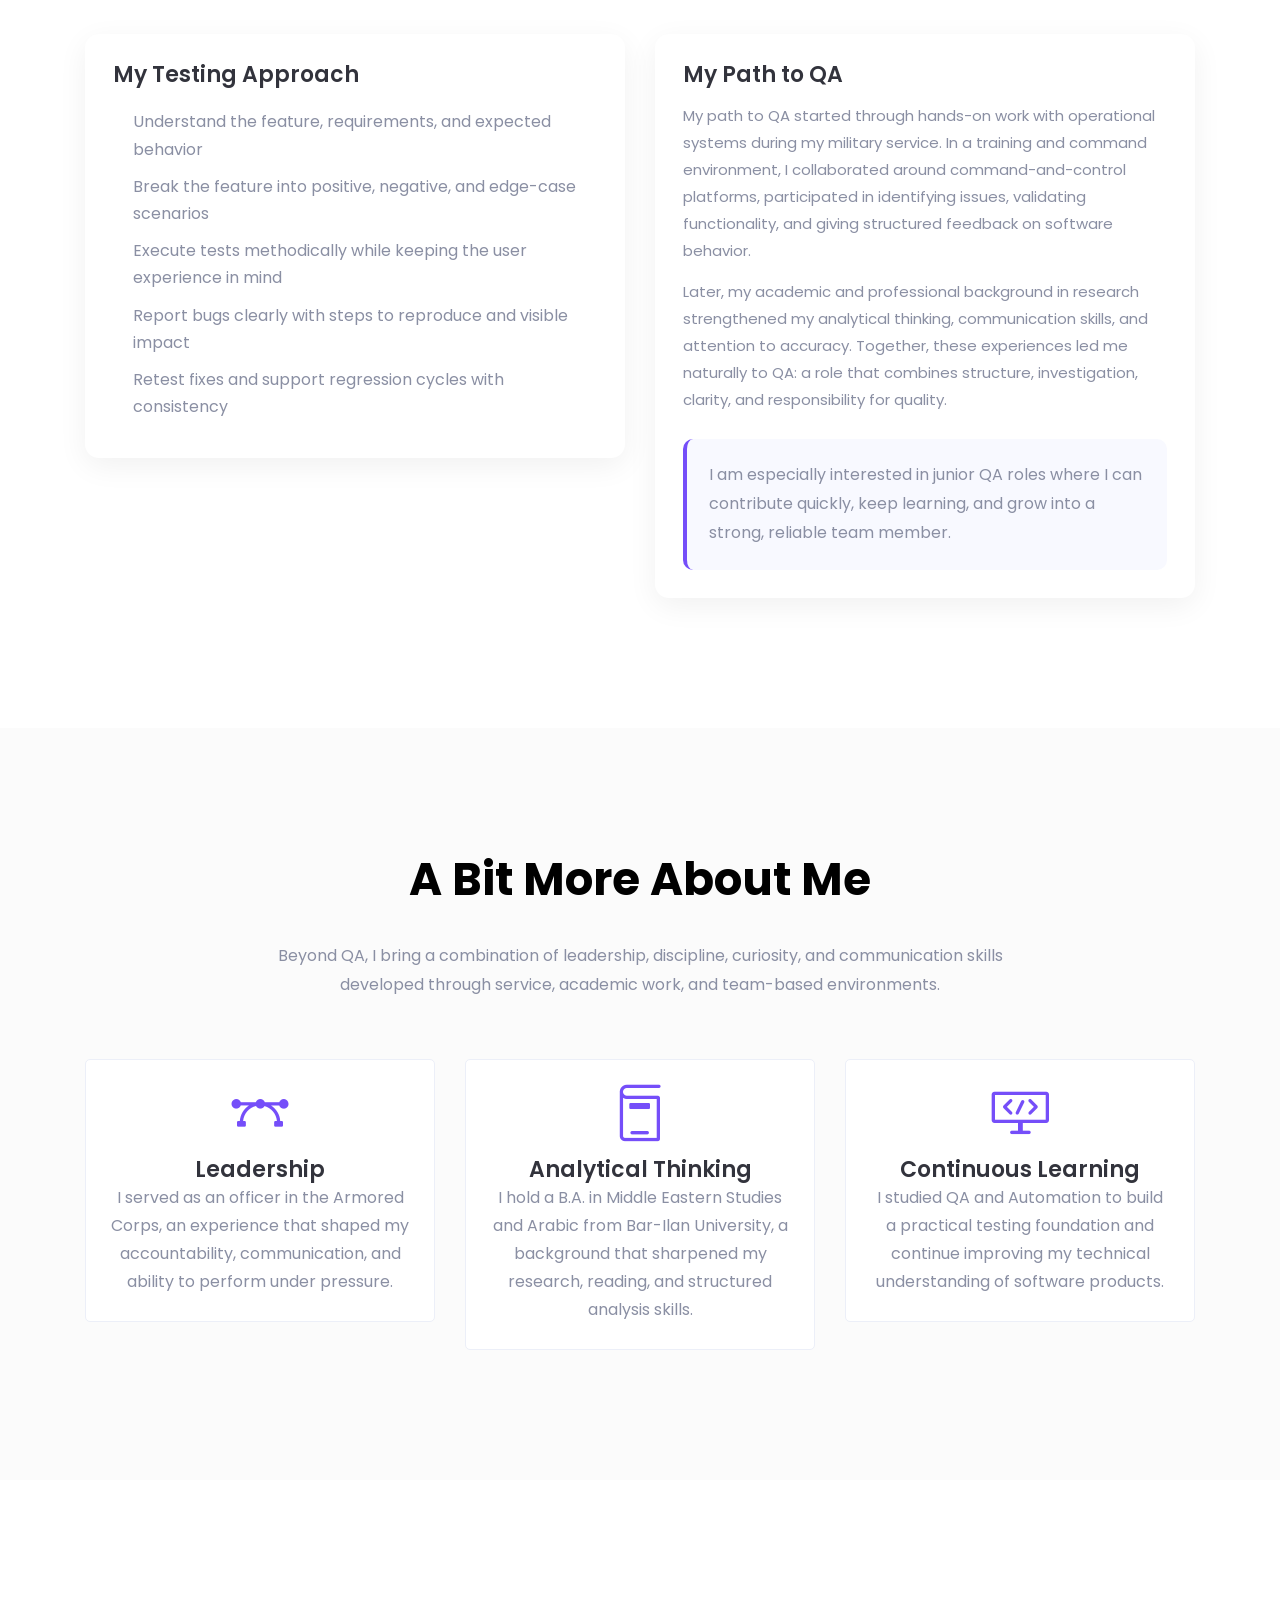
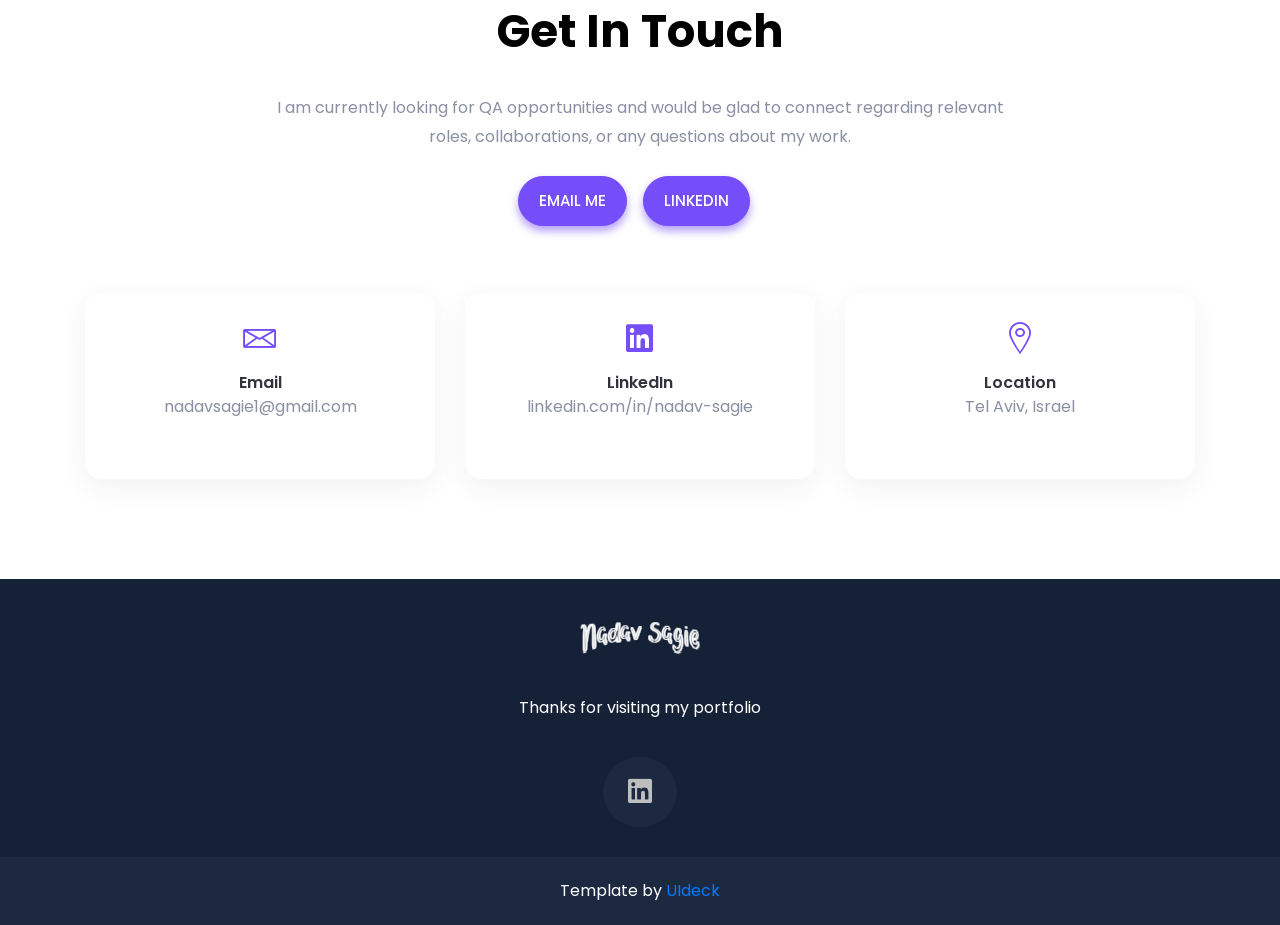
==== commit 1a3e78fa: "Fix(indx.html): Added Automation Project" ====
--- a/index.html
+++ b/index.html
@@ -292,6 +292,54 @@
             </div>
 
             <div class="row">
+               <div class="col-lg-4 col-md-6">
+                    <div class="project-card featured-project">
+
+                        <span class="project-meta">🚀 Automation Framework</span>
+
+                        <h4>Nintendo E2E Automation (Playwright)</h4>
+
+                        <p>
+                            End-to-end automation framework for the Nintendo website,
+                            built using Playwright (Python) with a scalable Page Object Model architecture.
+                        </p>
+
+                        <div class="tag-list">
+                            <span class="tag">Python</span>
+                            <span class="tag">Playwright</span>
+                            <span class="tag">Pytest</span>
+                            <span class="tag">Allure</span>
+                            <span class="tag">POM</span>
+                        </div>
+
+                        <ul class="mt-20">
+                            <li>Automated navigation, filters, and signup flows</li>
+                            <li>Designed using Page Object Model for scalability</li>
+                            <li>Integrated Allure reports for test visibility</li>
+                        </ul>
+
+                        <p class="mini-note">
+                            Demonstrates real-world automation design, not just test scripts.
+                        </p>
+
+                        <div class="project-buttons">
+                            <a class="main-btn"
+                            href="https://www.linkedin.com/posts/nadav-sagie_qa-playwright-python-activity-7442095479120723968-FccX?utm_source=share&utm_medium=member_desktop&rcm=ACoAAFTc-dABdSjnxnUn-tLaqgpTQdl_O3Ldjh8"
+                            target="_blank"
+                            rel="noopener noreferrer">
+                            ▶ Watch Demo
+                            </a>
+
+                            <a class="main-btn"
+                            href="https://github.com/NadavSagie/NintendoAutomationProject/"
+                            target="_blank"
+                            rel="noopener noreferrer">
+                            View Git
+                            </a>
+                        </div>
+
+                    </div>
+                </div>
                 <div class="col-lg-4 col-md-6">
                     <div class="project-card">
                         <span class="project-meta">Manual QA Project</span>
@@ -323,23 +371,6 @@
                         </ul>
                         <p class="mini-note">Highlights my ability to translate product behavior into testable scenarios.</p>
                         <a class="main-btn mt-30" href="https://nadavsagie.github.io/projectMoovit/STR.pdf" target="_blank">View Project</a>
-                    </div>
-                </div>
-
-                <div class="col-lg-4 col-md-6">
-                    <div class="project-card">
-                        <span class="project-meta">Technical Foundation</span>
-                        <h4>HTML Practice Project</h4>
-                        <p>
-                            A front-end practice project that supports my understanding of web structure, layout, and UI behavior.
-                        </p>
-                        <ul class="mt-20">
-                            <li>Improves communication with developers</li>
-                            <li>Helps identify UI and layout issues more precisely</li>
-                            <li>Strengthens my understanding of how web products are built</li>
-                        </ul>
-                        <p class="mini-note">Useful as supporting evidence of technical curiosity and product awareness.</p>
-                        <a class="main-btn mt-30" href="https://nadavsagie.github.io/Portugal/" target="_blank">View Project</a>
                     </div>
                 </div>
             </div>
--- a/assets/css/style.css
+++ b/assets/css/style.css
@@ -1771,3 +1771,52 @@
       cursor: pointer; }
 
 /*# sourceMappingURL=style.css.map */
+.project-video {
+    position: relative;
+    border-radius: 12px;
+    overflow: hidden;
+    margin-top: 15px;
+}
+
+.project-video img {
+    width: 100%;
+    display: block;
+    transition: 0.3s;
+}
+
+.project-video img:hover {
+    transform: scale(1.03);
+}
+
+.play-button {
+    position: absolute;
+    top: 50%;
+    left: 50%;
+    transform: translate(-50%, -50%);
+    font-size: 40px;
+    color: white;
+    background: rgba(0,0,0,0.6);
+    padding: 10px 15px;
+    border-radius: 50%;
+    pointer-events: none;
+}
+.project-card {
+    display: flex;
+    flex-direction: column;
+    height: 100%;
+}
+
+.project-card .mt-20 {
+    margin-top: auto;
+}
+.project-buttons {
+    margin-top: auto;
+    display: flex;
+    gap: 10px;
+    flex-wrap: wrap;
+}
+
+.project-buttons .main-btn {
+    flex: 1;
+    text-align: center;
+}
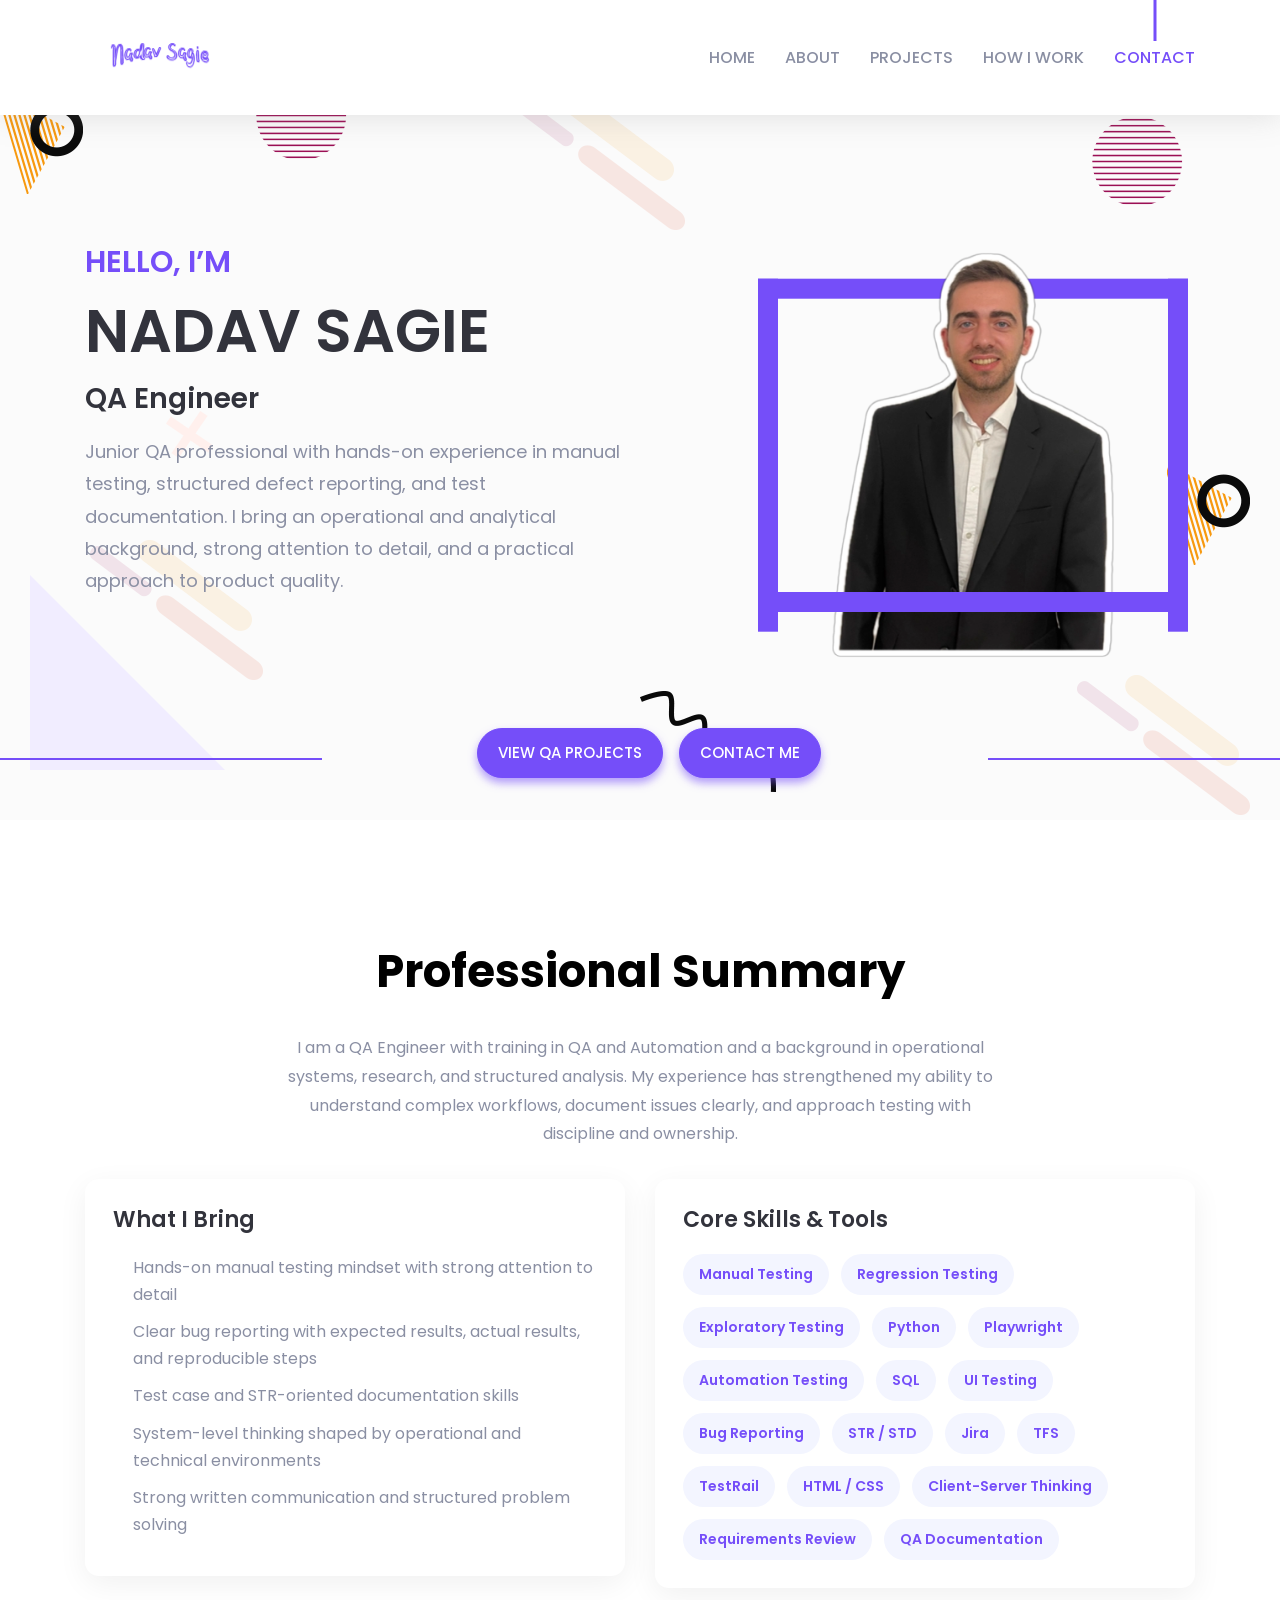
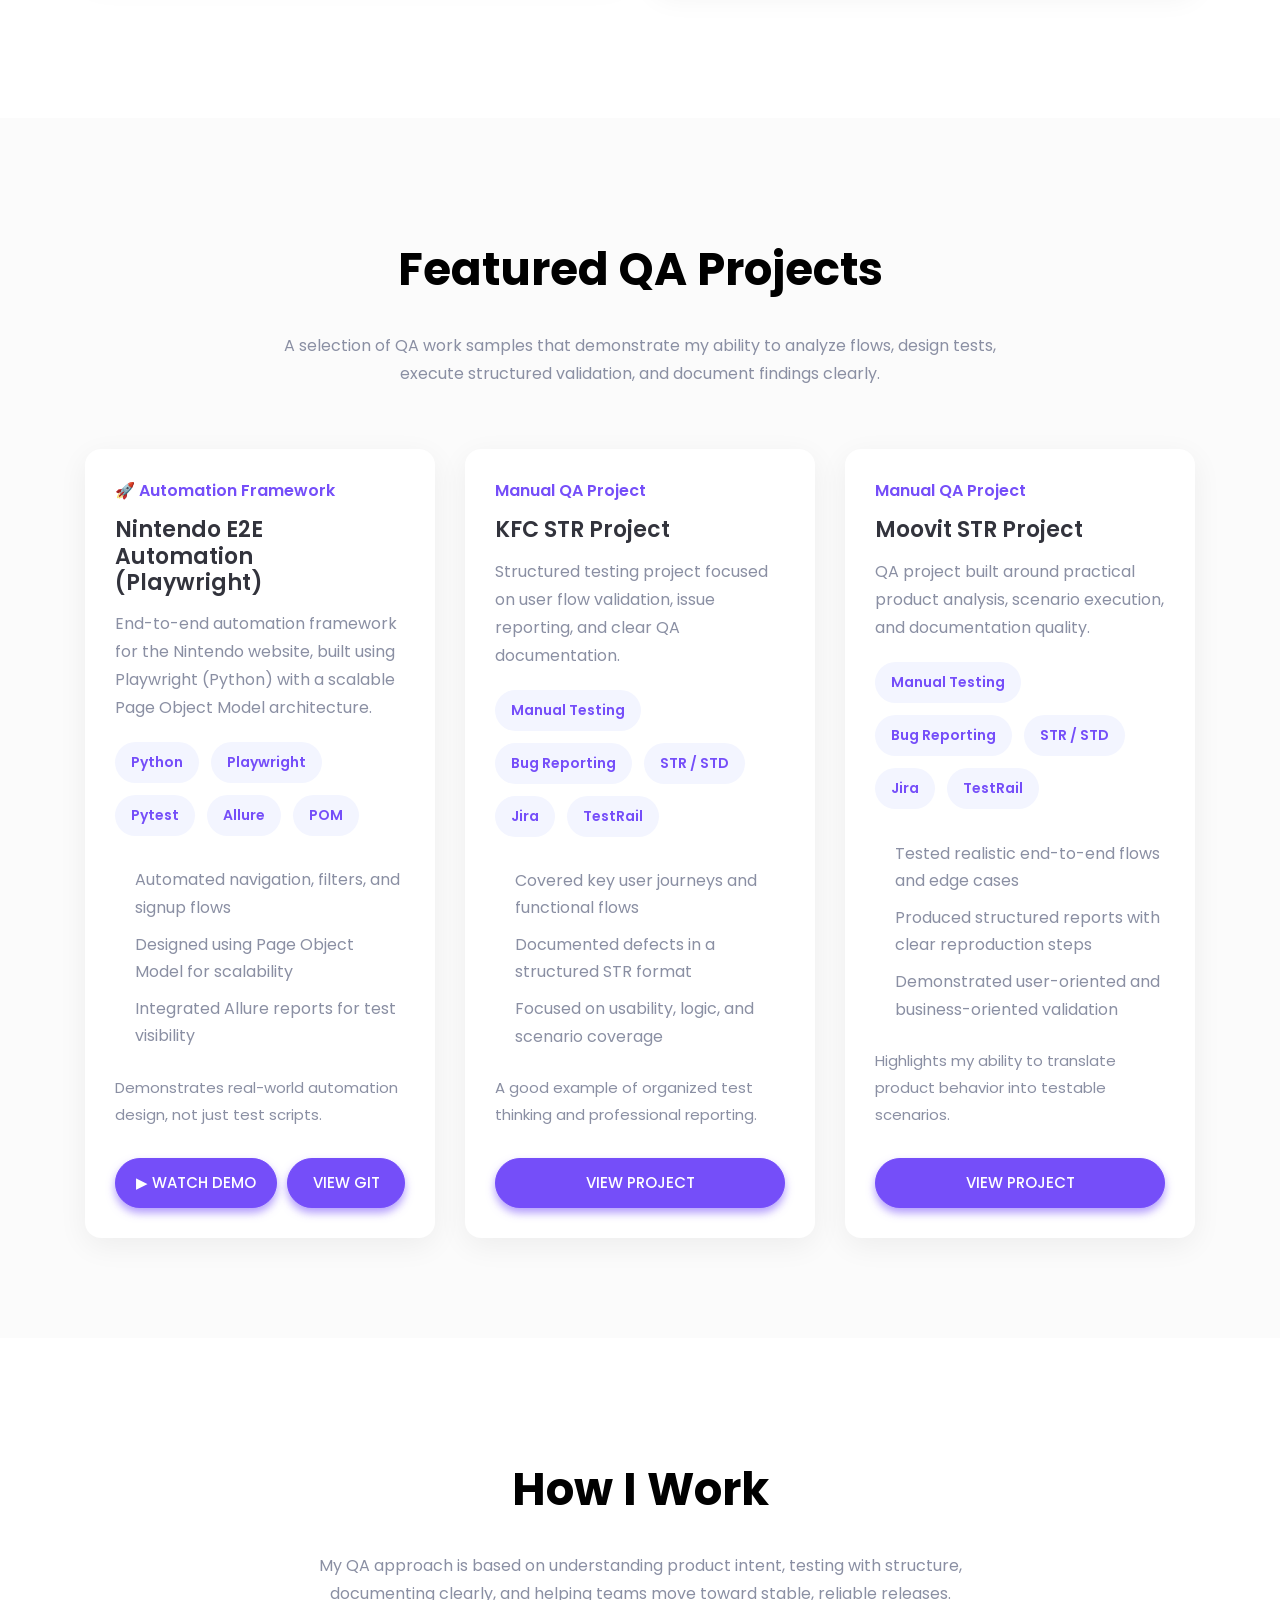
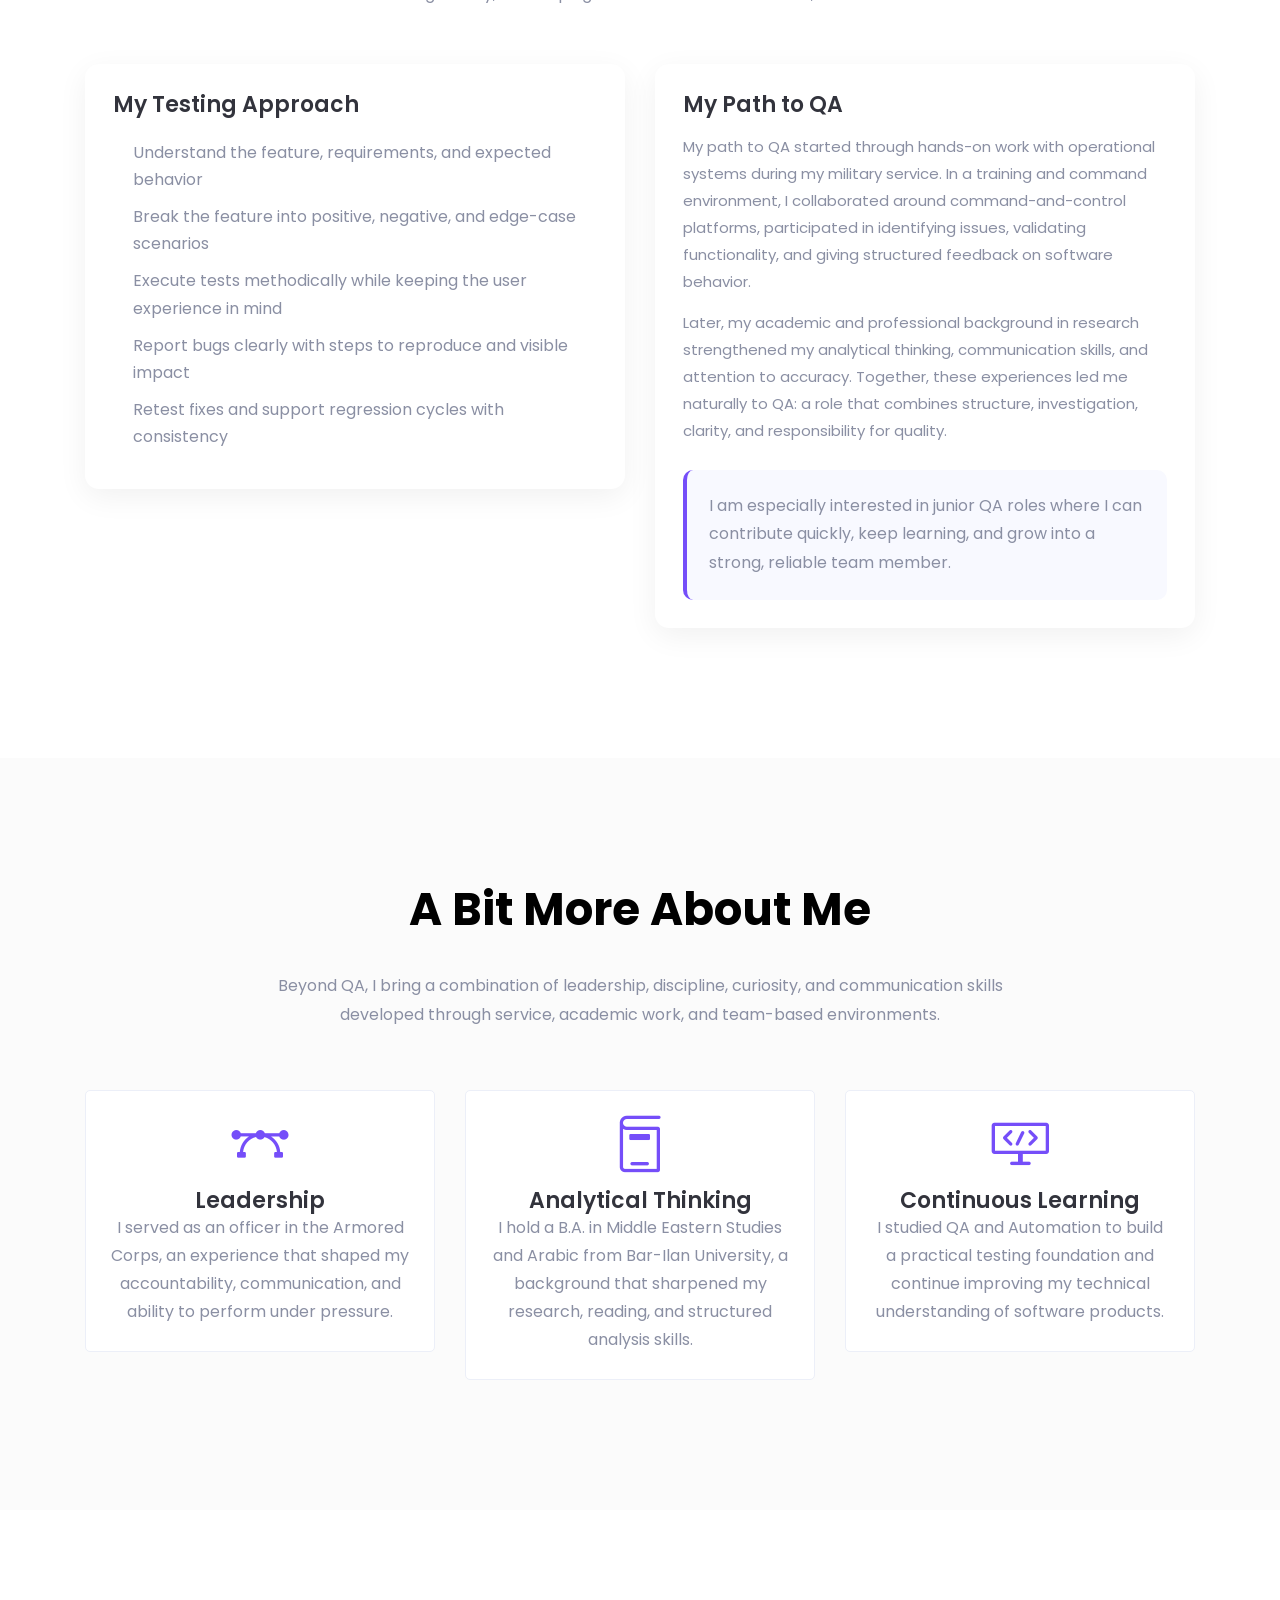
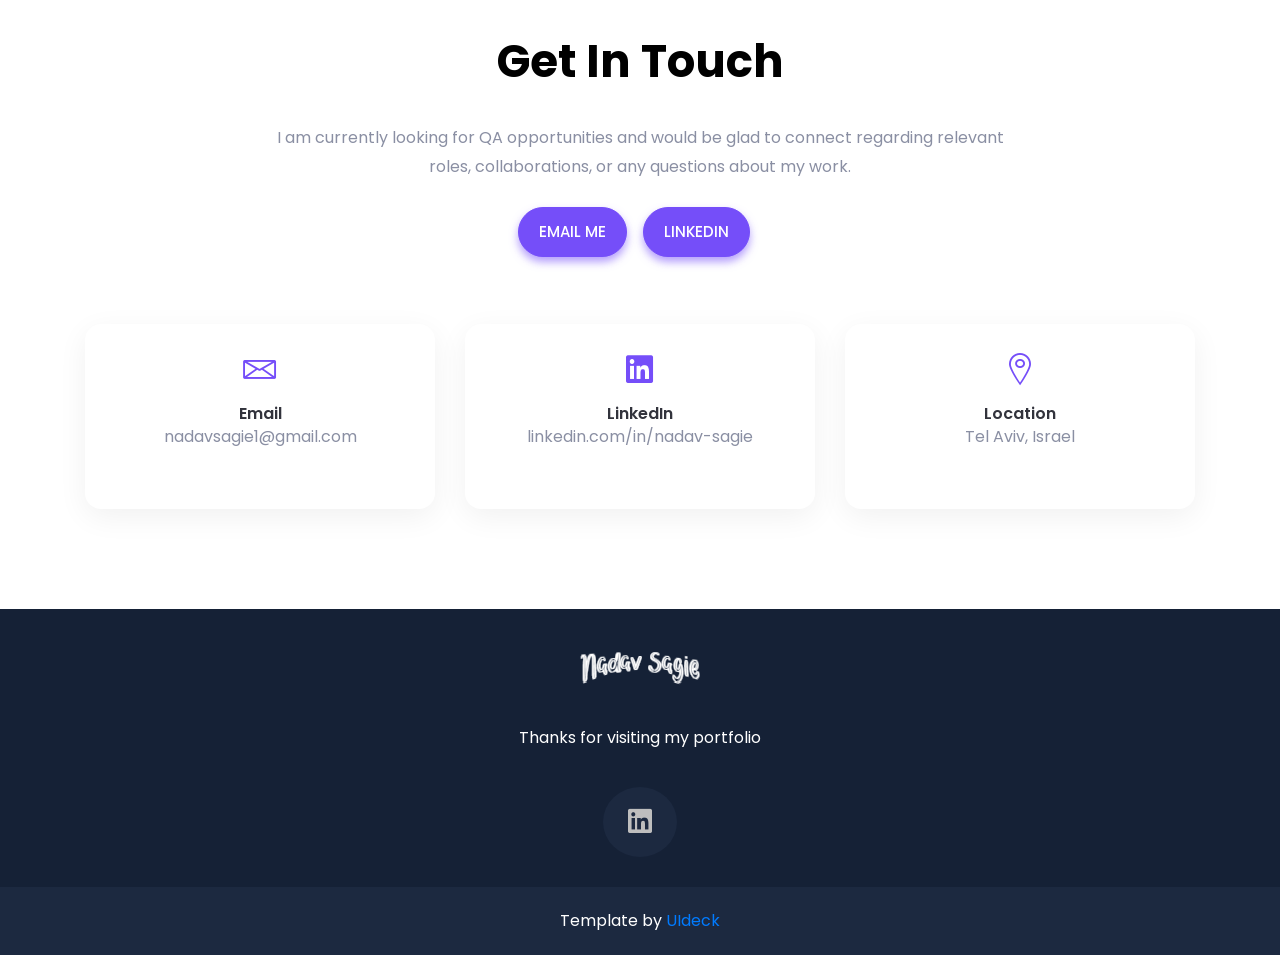
==== commit 611d9703: "Fix(Projects): Added Tags To Manual Projects" ====
--- a/index.html
+++ b/index.html
@@ -347,6 +347,13 @@
                         <p>
                             Structured testing project focused on user flow validation, issue reporting, and clear QA documentation.
                         </p>
+                         <div class="tag-list">
+                            <span class="tag">Manual Testing</span>
+                            <span class="tag">Bug Reporting</span>
+                            <span class="tag">STR / STD</span>
+                            <span class="tag">Jira</span>
+                            <span class="tag">TestRail</span>
+                        </div>
                         <ul class="mt-20">
                             <li>Covered key user journeys and functional flows</li>
                             <li>Documented defects in a structured STR format</li>
@@ -364,6 +371,14 @@
                         <p>
                             QA project built around practical product analysis, scenario execution, and documentation quality.
                         </p>
+
+                        <div class="tag-list">
+                            <span class="tag">Manual Testing</span>
+                            <span class="tag">Bug Reporting</span>
+                            <span class="tag">STR / STD</span>
+                            <span class="tag">Jira</span>
+                            <span class="tag">TestRail</span>
+                        </div>
                         <ul class="mt-20">
                             <li>Tested realistic end-to-end flows and edge cases</li>
                             <li>Produced structured reports with clear reproduction steps</li>
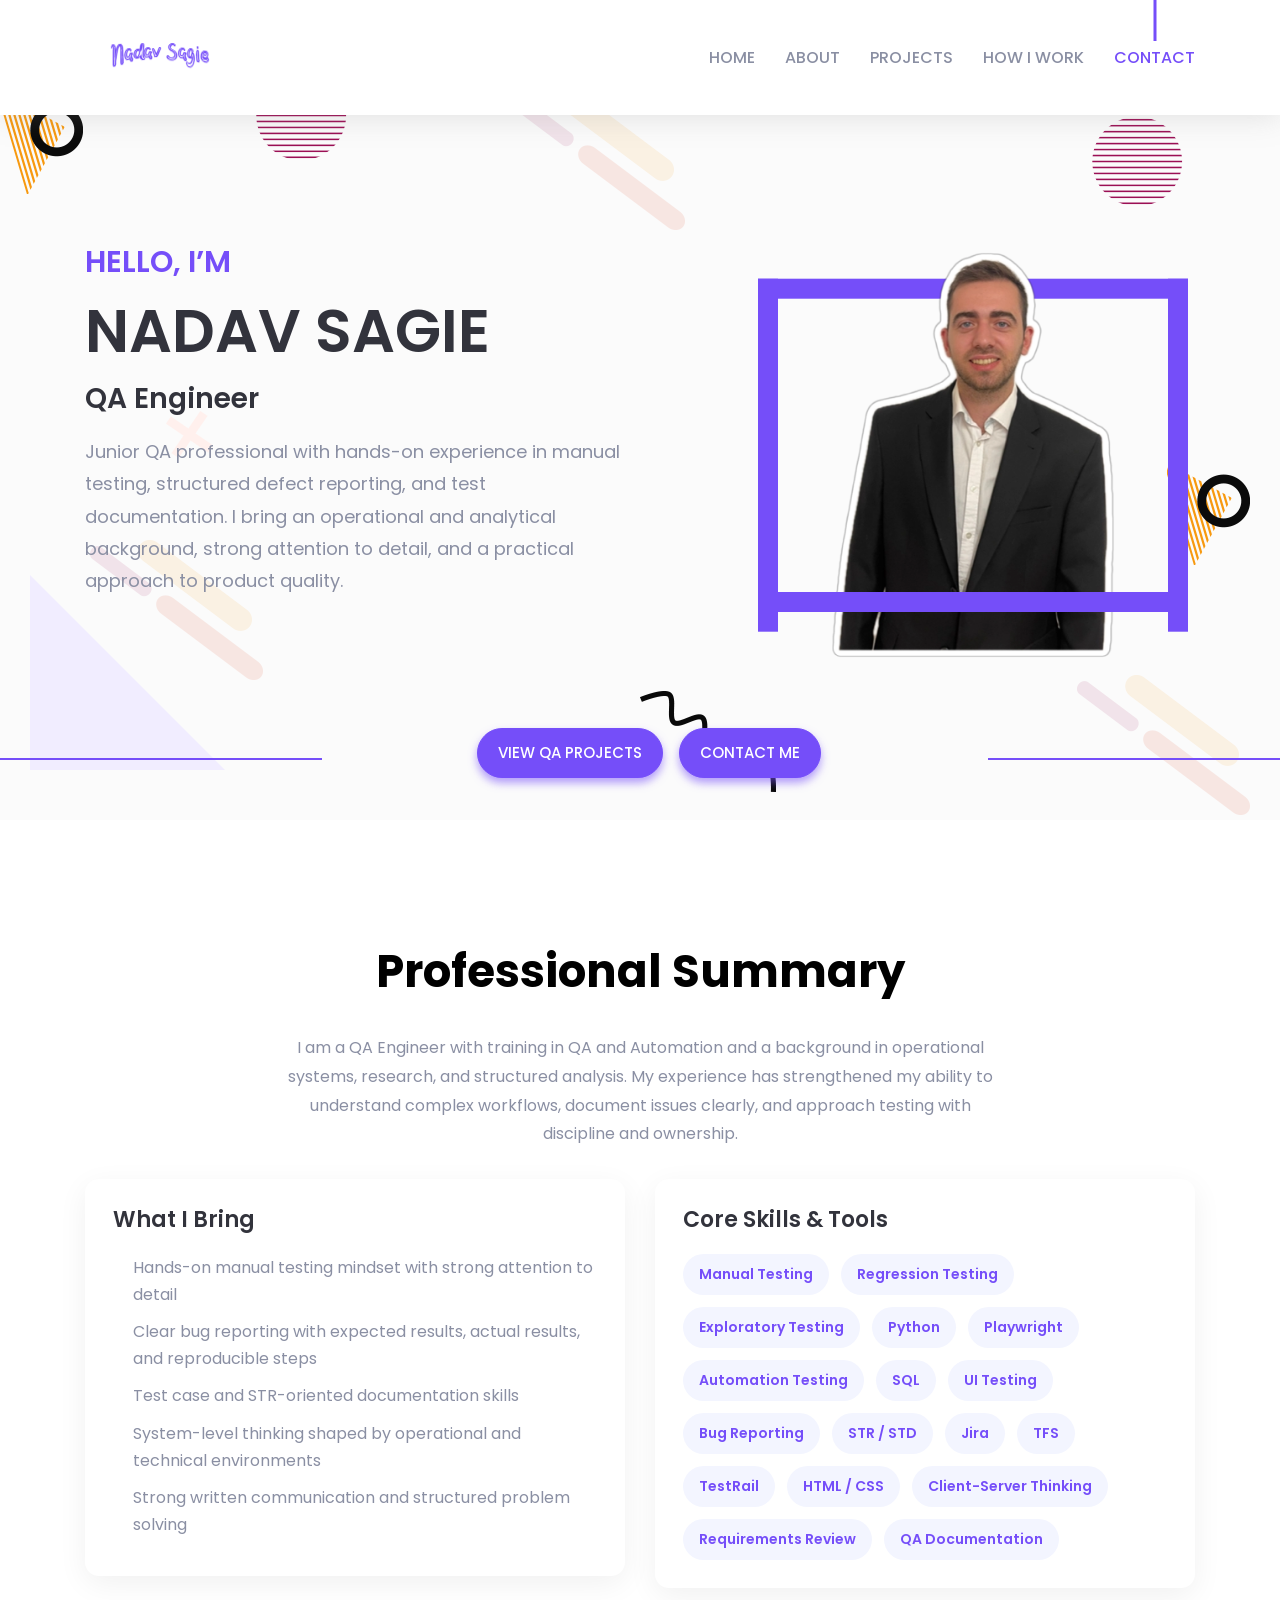
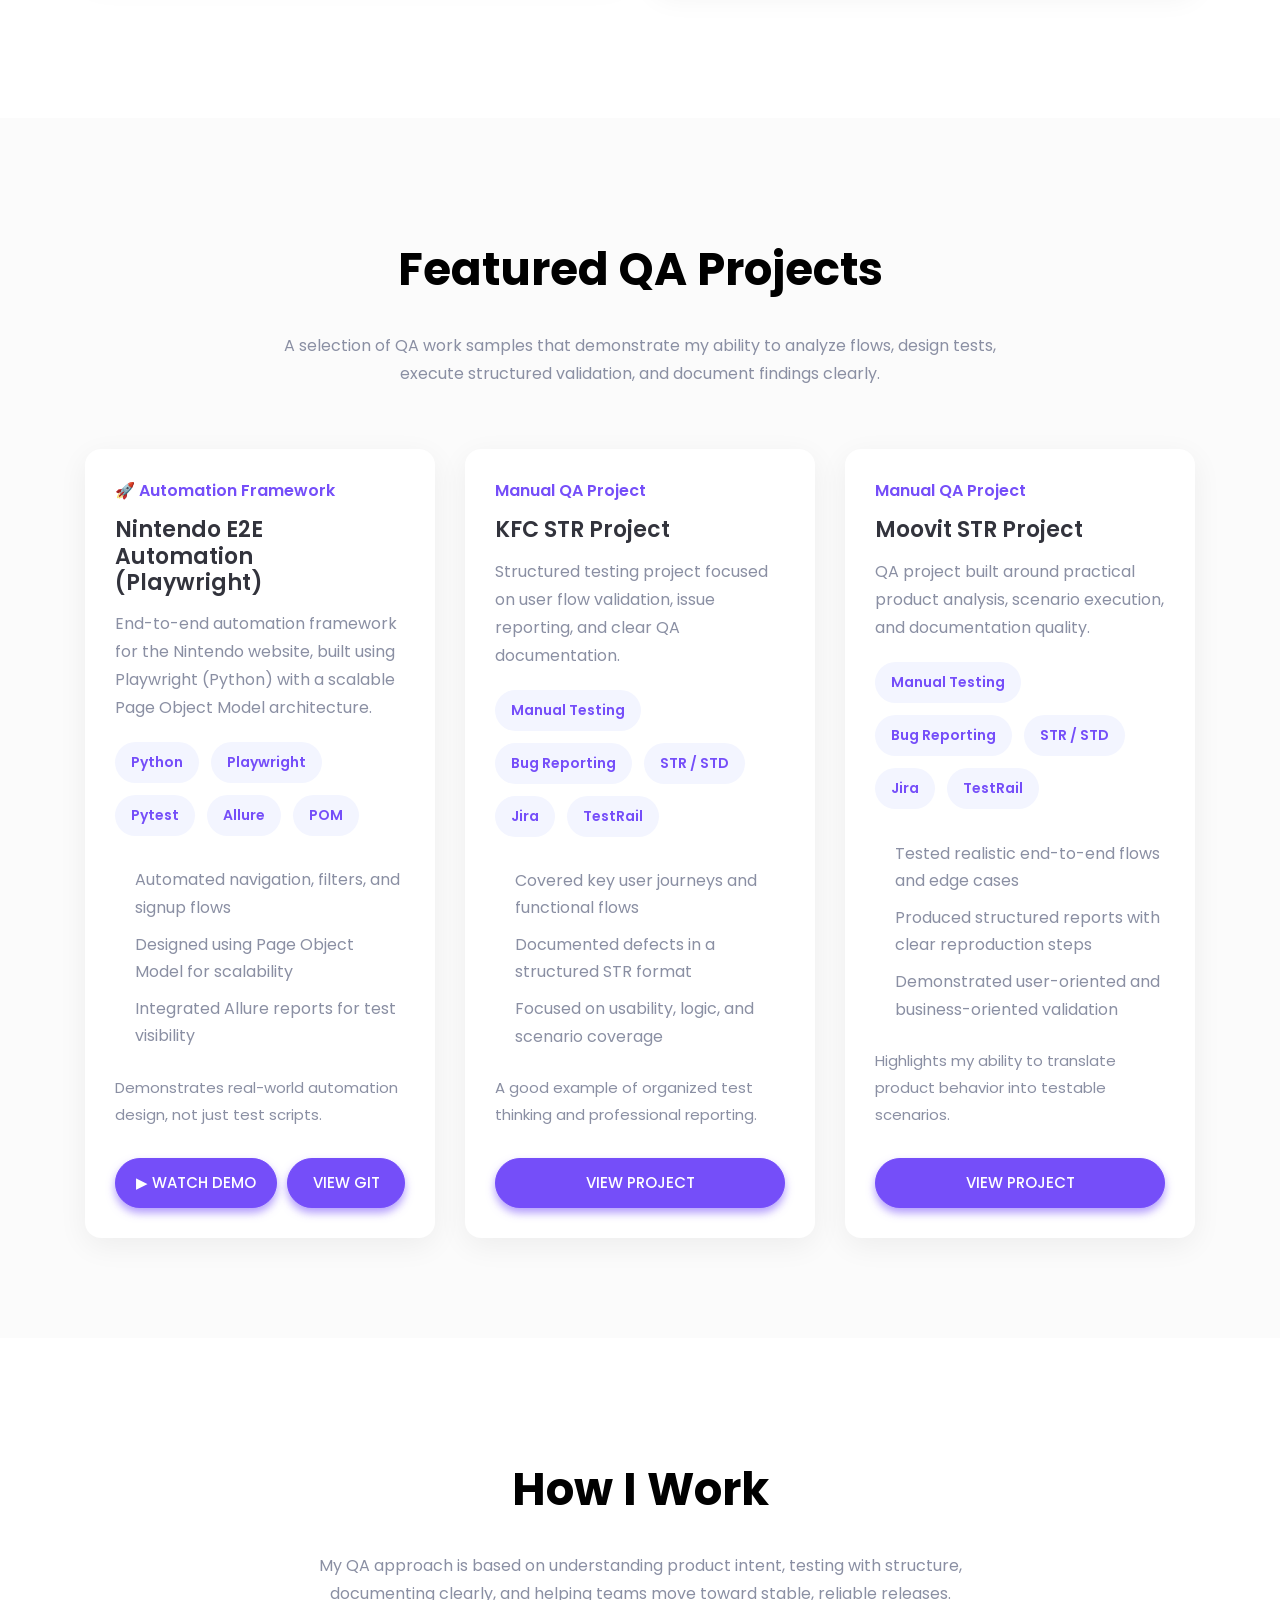
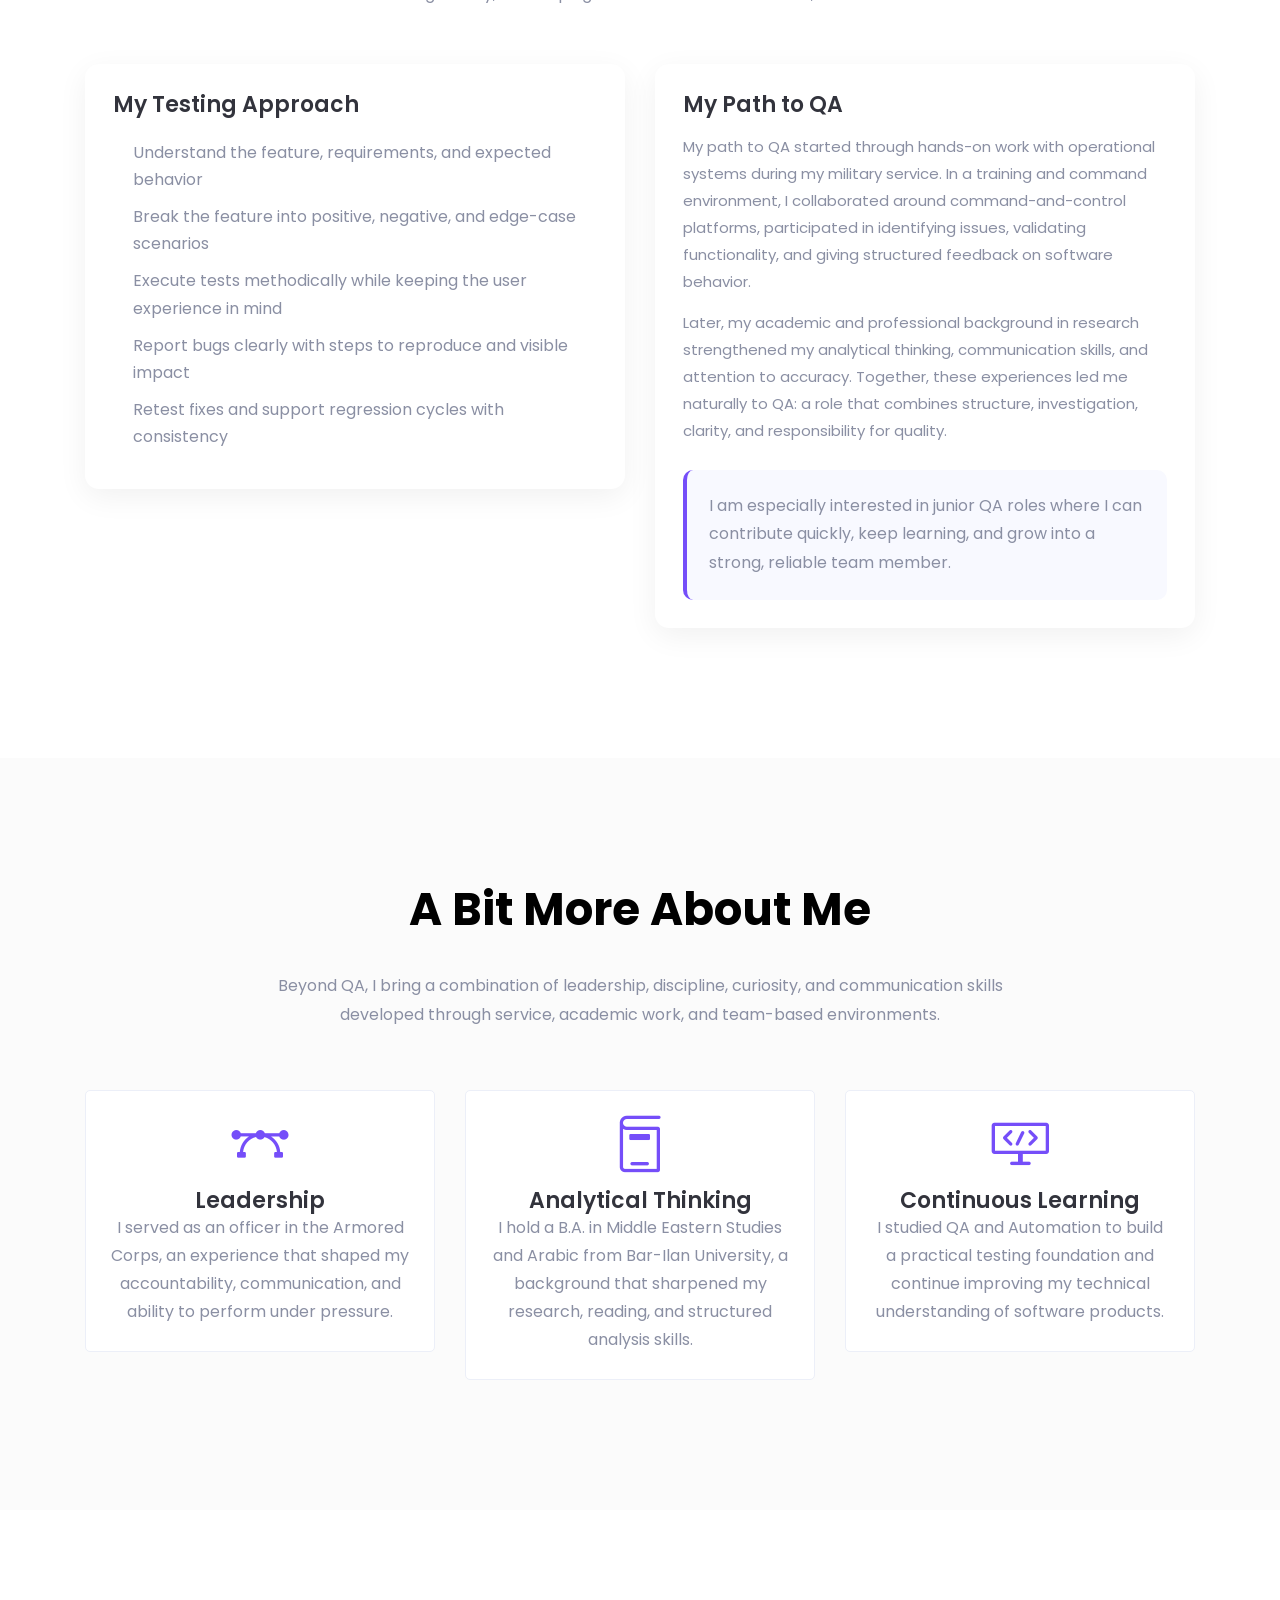
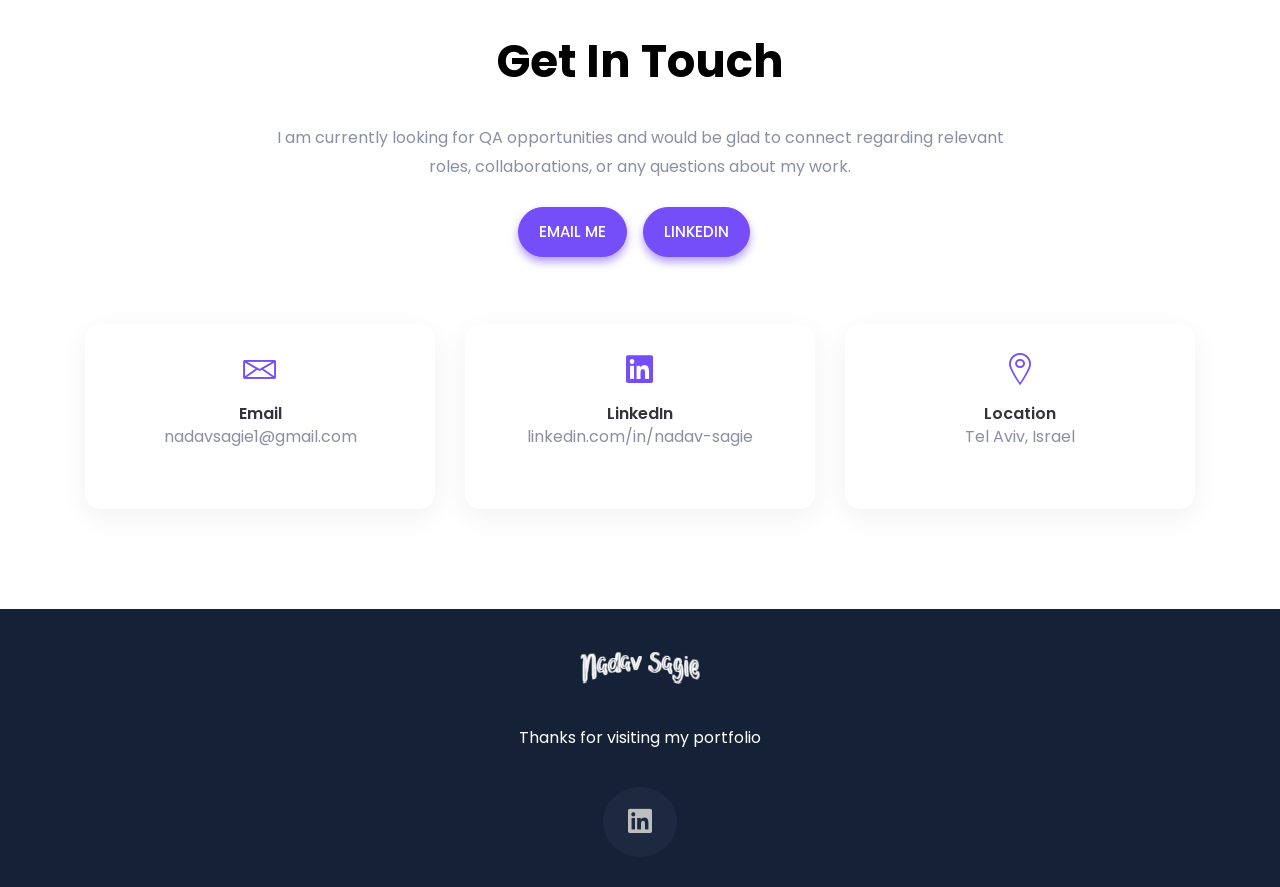
==== commit 51f25238: "Fix(Projects): Removed Template" ====
--- a/index.html
+++ b/index.html
@@ -549,17 +549,6 @@
                 </div>
             </div>
         </div>
-        <div class="footer-copyright pb-20">
-            <div class="container">
-                <div class="row">
-                    <div class="col-lg-12">
-                        <div class="copyright-text text-center pt-20">
-                            <p>Template by <a href="https://uideck.com" rel="nofollow">UIdeck</a></p>
-                        </div>
-                    </div>
-                </div>
-            </div>
-        </div>
     </footer>
 
     <a href="#" class="back-to-top"><i class="lni-chevron-up"></i></a>
